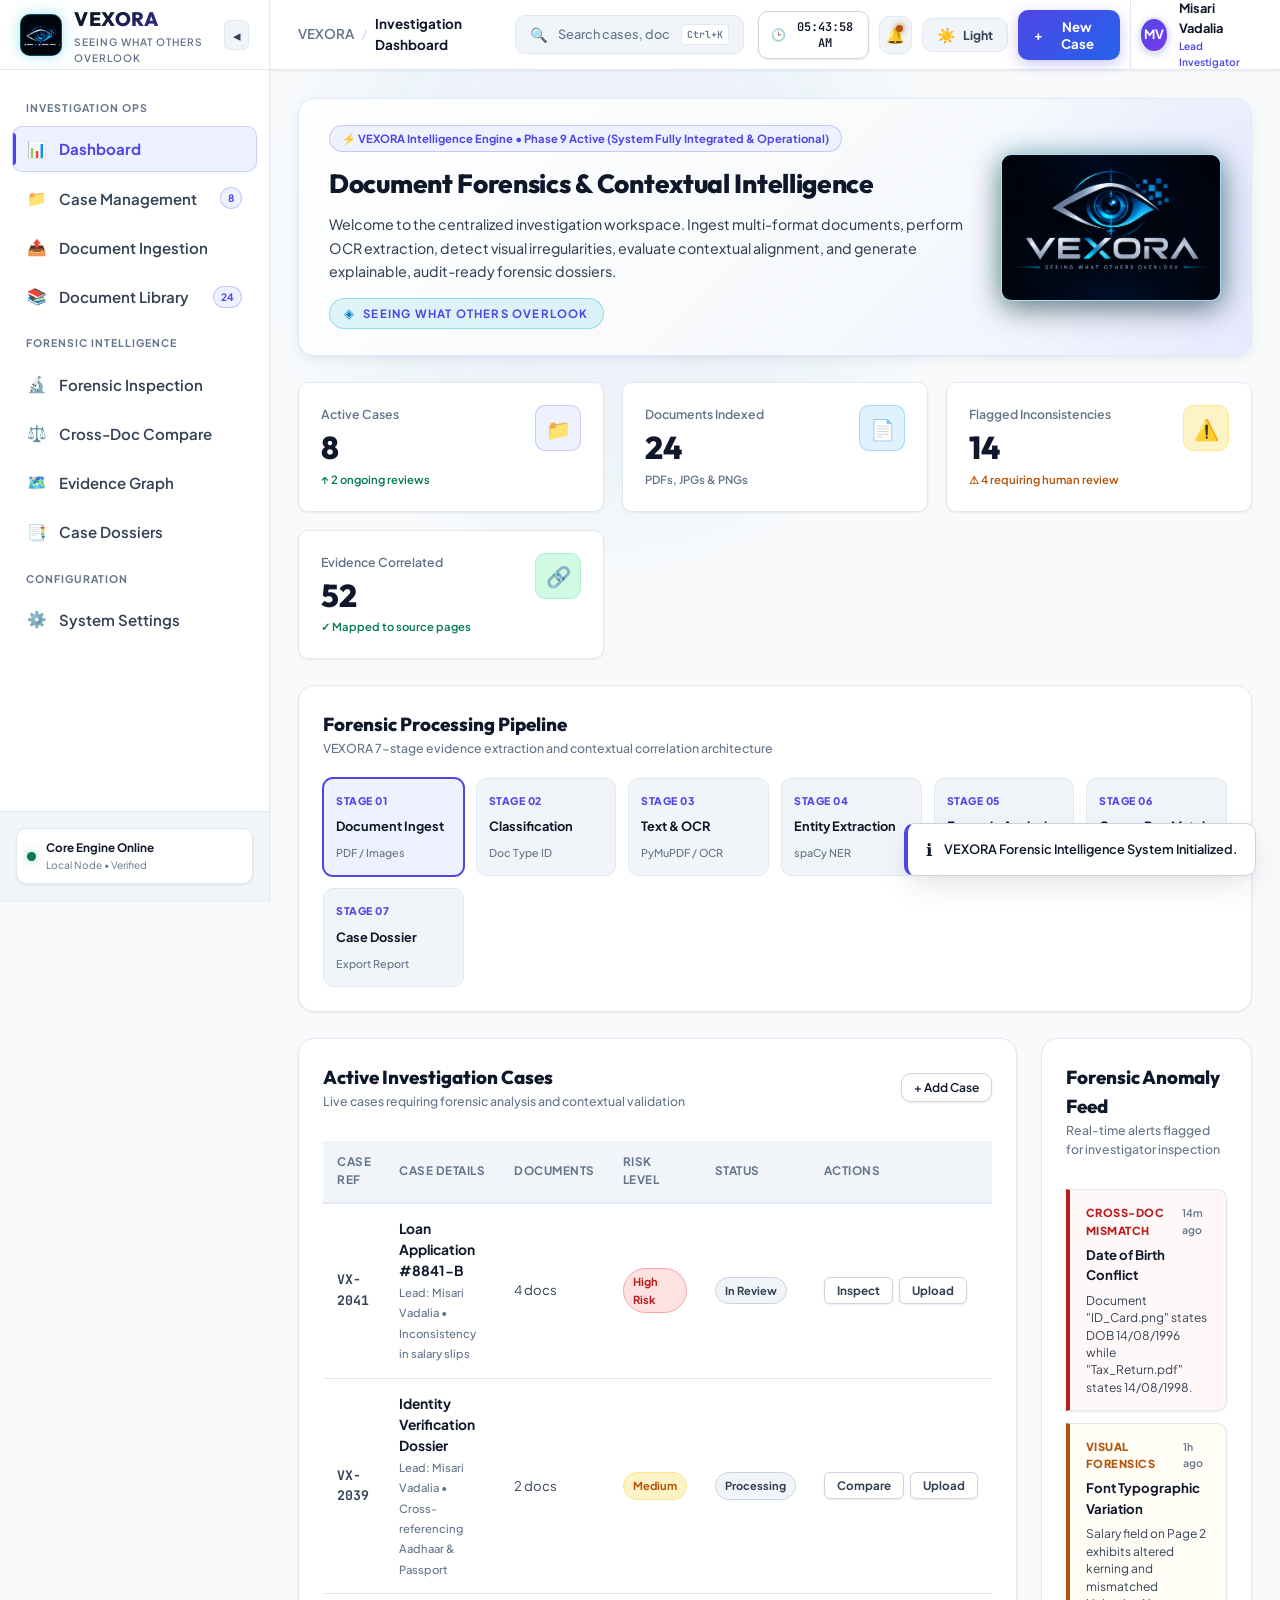
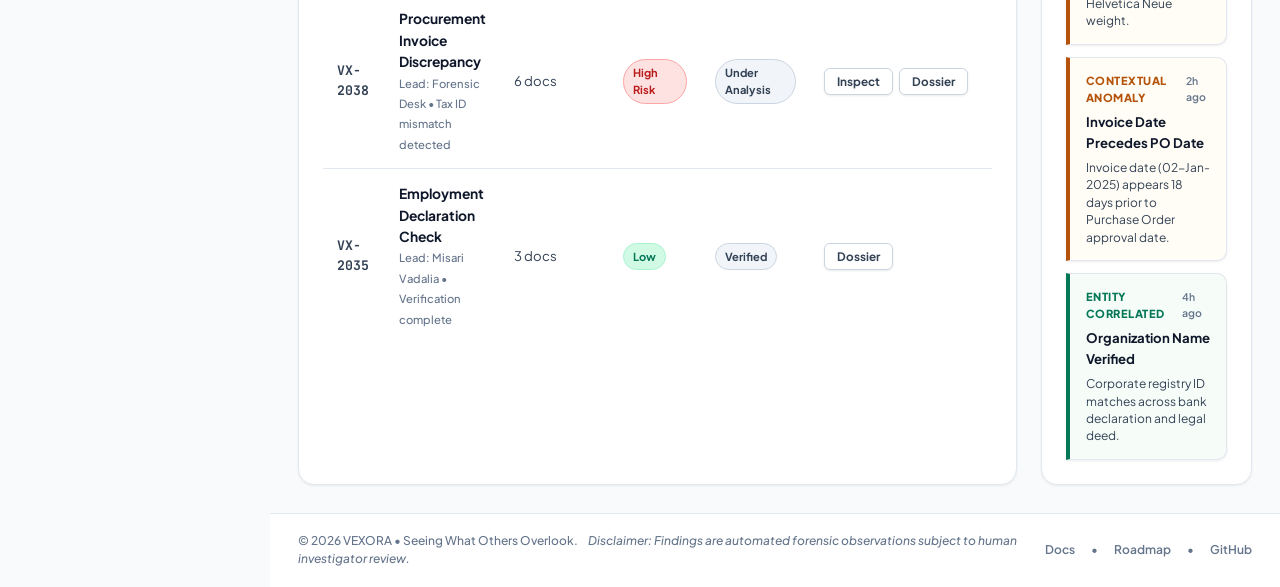
==== frontend/index.html @ d54ef7e5 "Revert "feat: complete forensic scoring enhancements, Gemini LLM layer, vector red bounding boxes, a" ====
<!DOCTYPE html>
<html lang="en">
<head>
  <meta charset="UTF-8">
  <meta name="viewport" content="width=device-width, initial-scale=1.0">
  <meta name="description" content="VEXORA — AI-Powered Document Forensics and Contextual Intelligence System. Ingest, analyze, correlate, and investigate documents with evidence-driven confidence.">
  <title>VEXORA — Document Forensics & Contextual Intelligence</title>

  <!-- Typography: Google Fonts (Outfit & Plus Jakarta Sans) -->
  <link rel="preconnect" href="https://fonts.googleapis.com">
  <link rel="preconnect" href="https://fonts.gstatic.com" crossorigin>
  <link href="https://fonts.googleapis.com/css2?family=Outfit:wght@400;500;600;700;800&family=Plus+Jakarta+Sans:wght@300;400;500;600;700;800&family=JetBrains+Mono:wght@400;600;700&display=swap" rel="stylesheet">

  <!-- Core Stylesheet -->
  <link rel="stylesheet" href="css/style.css">

  <!-- Brand Favicon -->
  <link rel="icon" type="image/png" href="images/favicon.png">
  <link rel="shortcut icon" href="favicon.ico">
</head>
<body>

  <div class="app-container">

    <!-- ======================================================================
         1. SIDEBAR NAVIGATION
         ====================================================================== -->
    <aside class="sidebar" id="vexoraSidebar" aria-label="Main Navigation">
      
      <!-- Brand Header -->
      <div class="sidebar-header">
        <div class="brand-wrapper">
          <div class="brand-icon" aria-hidden="true" title="VEXORA Forensics">
            <img src="images/logo-icon.png" alt="VEXORA Icon" class="brand-icon-img">
          </div>
          <div class="brand-details">
            <span class="brand-name">VEXORA</span>
            <span class="brand-badge">Seeing What Others Overlook</span>
          </div>
        </div>
        <button class="sidebar-toggle-btn" id="sidebarToggleBtn" aria-label="Toggle Sidebar" title="Collapse/Expand">
          ◂
        </button>
      </div>

      <!-- Navigation Links -->
      <nav class="sidebar-nav">
        <span class="nav-section-label">Investigation Ops</span>
        
        <a href="#dashboard" class="nav-item active" id="navDashboard" data-view="dashboard">
          <span class="nav-icon" aria-hidden="true">📊</span>
          <span class="nav-label">Dashboard</span>
        </a>

        <a href="#cases" class="nav-item" id="navCases" data-view="cases">
          <span class="nav-icon" aria-hidden="true">📁</span>
          <span class="nav-label">Case Management</span>
          <span class="nav-pill" id="sidebarCaseBadge">8</span>
        </a>

        <a href="#upload" class="nav-item" id="navUpload" data-view="upload">
          <span class="nav-icon" aria-hidden="true">📤</span>
          <span class="nav-label">Document Ingestion</span>
        </a>

        <a href="#library" class="nav-item" id="navLibrary" data-view="library">
          <span class="nav-icon" aria-hidden="true">📚</span>
          <span class="nav-label">Document Library</span>
          <span class="nav-pill">24</span>
        </a>

        <span class="nav-section-label">Forensic Intelligence</span>

        <a href="#forensics" class="nav-item" id="navForensics" data-view="forensics">
          <span class="nav-icon" aria-hidden="true">🔬</span>
          <span class="nav-label">Forensic Inspection</span>
        </a>

        <a href="#comparison" class="nav-item" id="navComparison" data-view="comparison">
          <span class="nav-icon" aria-hidden="true">⚖️</span>
          <span class="nav-label">Cross-Doc Compare</span>
        </a>

        <a href="#evidence" class="nav-item" id="navEvidence" data-view="evidence">
          <span class="nav-icon" aria-hidden="true">🗺️</span>
          <span class="nav-label">Evidence Graph</span>
        </a>

        <a href="#dossier" class="nav-item" id="navDossier" data-view="dossier">
          <span class="nav-icon" aria-hidden="true">📑</span>
          <span class="nav-label">Case Dossiers</span>
        </a>

        <span class="nav-section-label">Configuration</span>

        <a href="#settings" class="nav-item" id="navSettings" data-view="settings">
          <span class="nav-icon" aria-hidden="true">⚙️</span>
          <span class="nav-label">System Settings</span>
        </a>
      </nav>

      <!-- System Health Indicator -->
      <div class="sidebar-footer">
        <div class="system-status-card">
          <span class="status-dot-pulse" aria-hidden="true"></span>
          <div class="status-text-group">
            <span class="status-title">Core Engine Online</span>
            <span class="status-subtitle">Local Node • Verified</span>
          </div>
        </div>
      </div>
    </aside>

    <!-- ======================================================================
         2. MAIN APPLICATION WRAPPER
         ====================================================================== -->
    <div class="main-wrapper">

      <!-- Top Header / Bar -->
      <header class="topbar">
        <div class="topbar-left">
          <button class="mobile-nav-toggle" id="mobileNavToggle" aria-label="Toggle Mobile Menu">
            ☰
          </button>
          <div class="breadcrumb-trail" aria-label="Breadcrumb">
            <span class="breadcrumb-root">VEXORA</span>
            <span class="breadcrumb-sep">/</span>
            <span class="breadcrumb-active" id="breadcrumbActive">Investigation Dashboard</span>
          </div>
        </div>

        <div class="topbar-right">
          <!-- Global Search Input -->
          <div class="search-box">
            <span class="search-icon" aria-hidden="true">🔍</span>
            <input type="text" id="globalSearchInput" class="search-input" placeholder="Search cases, docs, entities..." aria-label="Search cases">
            <span class="kbd-shortcut">Ctrl+K</span>
          </div>

          <!-- Topbar Actions -->
          <div class="topbar-actions">
            <!-- Live Clock Display -->
            <button class="btn-secondary" id="clockWidget" title="Local System Time" style="padding: 7px 12px; font-family: var(--font-mono); font-size: 0.8rem;">
              🕒 <span id="headerClock">--:--:--</span>
            </button>

            <!-- Notifications -->
            <button class="btn-icon" id="notificationsBtn" title="Forensic Alerts" onclick="showToast('No critical alerts pending review.', 'info')">
              🔔
              <span class="badge-dot" aria-label="Unread alerts"></span>
            </button>

            <!-- Theme Toggle (Light / Dark) -->
            <button class="theme-toggle-btn" id="themeToggleBtn" title="Toggle Theme (Light / Dark)">
              <span id="themeToggleIcon">☀️</span>
              <span id="themeToggleText">Light</span>
            </button>

            <!-- Primary Action: New Case Trigger -->
            <button class="btn-primary" id="createNewCaseBtn" data-action="open-new-case">
              <span>+</span>
              <span>New Case</span>
            </button>

            <!-- Lead User Profile -->
            <div class="user-profile-badge">
              <div class="avatar-circle">MV</div>
              <div class="user-meta">
                <span class="user-name">Misari Vadalia</span>
                <span class="user-role">Lead Investigator</span>
              </div>
            </div>
          </div>
        </div>
      </header>

      <!-- Main Multi-View Body -->
      <main class="content-body" id="mainContentView">

        <!-- ==================================================================
             VIEW 1: INVESTIGATION DASHBOARD
             ================================================================== -->
        <section class="view-section active" id="view-dashboard" data-view-title="Investigation Dashboard">
          
          <!-- Hero Banner -->
          <div class="hero-banner">
            <div class="hero-banner-inner">
              <div class="banner-content">
                <span class="banner-pill">⚡ VEXORA Intelligence Engine • Phase 9 Active (System Fully Integrated & Operational)</span>
                <h1 class="banner-title">Document Forensics & Contextual Intelligence</h1>
                <p class="banner-desc">
                  Welcome to the centralized investigation workspace. Ingest multi-format documents, perform OCR extraction, detect visual irregularities, evaluate contextual alignment, and generate explainable, audit-ready forensic dossiers.
                </p>
                <div class="banner-motto-badge">
                  <span class="motto-icon">◈</span>
                  <strong class="motto-text">SEEING WHAT OTHERS OVERLOOK</strong>
                </div>
              </div>
              <div class="hero-banner-logo" aria-hidden="true">
                <img src="images/logo.png" alt="VEXORA — Seeing What Others Overlook" class="hero-logo-display">
              </div>
            </div>
          </div>

          <!-- Metric Statistics Cards -->
          <div class="stats-grid" aria-label="System Metrics">
            <div class="stat-card cyan">
              <div class="stat-info">
                <span class="stat-label">Active Cases</span>
                <span class="stat-value" id="activeCasesCount">8</span>
                <span class="stat-meta meta-positive">↑ 2 ongoing reviews</span>
              </div>
              <div class="stat-icon-wrapper" aria-hidden="true">📁</div>
            </div>

            <div class="stat-card indigo">
              <div class="stat-info">
                <span class="stat-label">Documents Indexed</span>
                <span class="stat-value" id="totalDocsCount">24</span>
                <span class="stat-meta meta-neutral">PDFs, JPGs & PNGs</span>
              </div>
              <div class="stat-icon-wrapper" aria-hidden="true">📄</div>
            </div>

            <div class="stat-card amber">
              <div class="stat-info">
                <span class="stat-label">Flagged Inconsistencies</span>
                <span class="stat-value" id="flaggedAnomaliesCount">14</span>
                <span class="stat-meta meta-warning">⚠ 4 requiring human review</span>
              </div>
              <div class="stat-icon-wrapper" aria-hidden="true">⚠️</div>
            </div>

            <div class="stat-card emerald">
              <div class="stat-info">
                <span class="stat-label">Evidence Correlated</span>
                <span class="stat-value" id="evidenceNodesCount">52</span>
                <span class="stat-meta meta-positive">✓ Mapped to source pages</span>
              </div>
              <div class="stat-icon-wrapper" aria-hidden="true">🔗</div>
            </div>
          </div>

          <!-- Investigation Workflow Pipeline Visualizer -->
          <div class="pipeline-section" aria-label="Investigation Workflow Pipeline">
            <div class="section-header">
              <div class="section-title-group">
                <h2 class="section-title">Forensic Processing Pipeline</h2>
                <span class="section-subtitle">VEXORA 7-stage evidence extraction and contextual correlation architecture</span>
              </div>
            </div>

            <div class="pipeline-stepper">
              <div class="pipeline-step active" onclick="navigateToView('upload')">
                <span class="step-num">Stage 01</span>
                <span class="step-name">Document Ingest</span>
                <span class="step-status">PDF / Images</span>
              </div>

              <div class="pipeline-step" onclick="navigateToView('library')">
                <span class="step-num">Stage 02</span>
                <span class="step-name">Classification</span>
                <span class="step-status">Doc Type ID</span>
              </div>

              <div class="pipeline-step" onclick="navigateToView('forensics')">
                <span class="step-num">Stage 03</span>
                <span class="step-name">Text & OCR</span>
                <span class="step-status">PyMuPDF / OCR</span>
              </div>

              <div class="pipeline-step" onclick="navigateToView('evidence')">
                <span class="step-num">Stage 04</span>
                <span class="step-name">Entity Extraction</span>
                <span class="step-status">spaCy NER</span>
              </div>

              <div class="pipeline-step" onclick="navigateToView('forensics')">
                <span class="step-num">Stage 05</span>
                <span class="step-name">Forensic Analysis</span>
                <span class="step-status">Visual & Font</span>
              </div>

              <div class="pipeline-step" onclick="navigateToView('comparison')">
                <span class="step-num">Stage 06</span>
                <span class="step-name">Cross-Doc Match</span>
                <span class="step-status">Discrepancy Check</span>
              </div>

              <div class="pipeline-step" onclick="navigateToView('dossier')">
                <span class="step-num">Stage 07</span>
                <span class="step-name">Case Dossier</span>
                <span class="step-status">Export Report</span>
              </div>
            </div>
          </div>

          <!-- Dual Column: Recent Cases Table & Live Forensic Feed -->
          <div class="dashboard-grid-dual">
            <!-- Recent Cases -->
            <div class="card-panel" aria-label="Recent Investigation Cases">
              <div class="section-header">
                <div class="section-title-group">
                  <h2 class="section-title">Active Investigation Cases</h2>
                  <span class="section-subtitle">Live cases requiring forensic analysis and contextual validation</span>
                </div>
                <button class="btn-secondary" data-action="open-new-case" style="padding: 6px 12px; font-size: 0.8rem;">
                  + Add Case
                </button>
              </div>

              <div class="table-responsive">
                <table class="data-table" id="recentCasesTable">
                  <thead>
                    <tr>
                      <th>Case Ref</th>
                      <th>Case Details</th>
                      <th>Documents</th>
                      <th>Risk Level</th>
                      <th>Status</th>
                      <th>Actions</th>
                    </tr>
                  </thead>
                  <tbody>
                    <tr>
                      <td class="case-id-cell">VX-2041</td>
                      <td>
                        <span class="case-title-cell">Loan Application #8841-B</span>
                        <span class="case-subtitle">Lead: Misari Vadalia • Inconsistency in salary slips</span>
                      </td>
                      <td>4 docs</td>
                      <td><span class="pill-tag pill-high">High Risk</span></td>
                      <td><span class="pill-tag pill-status">In Review</span></td>
                      <td>
                        <div class="action-btn-group">
                          <button class="table-action-btn" onclick="navigateToView('forensics')">Inspect</button>
                          <button class="table-action-btn" onclick="navigateToView('upload')">Upload</button>
                        </div>
                      </td>
                    </tr>

                    <tr>
                      <td class="case-id-cell">VX-2039</td>
                      <td>
                        <span class="case-title-cell">Identity Verification Dossier</span>
                        <span class="case-subtitle">Lead: Misari Vadalia • Cross-referencing Aadhaar & Passport</span>
                      </td>
                      <td>2 docs</td>
                      <td><span class="pill-tag pill-medium">Medium</span></td>
                      <td><span class="pill-tag pill-status">Processing</span></td>
                      <td>
                        <div class="action-btn-group">
                          <button class="table-action-btn" onclick="navigateToView('comparison')">Compare</button>
                          <button class="table-action-btn" onclick="navigateToView('upload')">Upload</button>
                        </div>
                      </td>
                    </tr>

                    <tr>
                      <td class="case-id-cell">VX-2038</td>
                      <td>
                        <span class="case-title-cell">Procurement Invoice Discrepancy</span>
                        <span class="case-subtitle">Lead: Forensic Desk • Tax ID mismatch detected</span>
                      </td>
                      <td>6 docs</td>
                      <td><span class="pill-tag pill-high">High Risk</span></td>
                      <td><span class="pill-tag pill-status">Under Analysis</span></td>
                      <td>
                        <div class="action-btn-group">
                          <button class="table-action-btn" onclick="navigateToView('forensics')">Inspect</button>
                          <button class="table-action-btn" onclick="navigateToView('dossier')">Dossier</button>
                        </div>
                      </td>
                    </tr>

                    <tr>
                      <td class="case-id-cell">VX-2035</td>
                      <td>
                        <span class="case-title-cell">Employment Declaration Check</span>
                        <span class="case-subtitle">Lead: Misari Vadalia • Verification complete</span>
                      </td>
                      <td>3 docs</td>
                      <td><span class="pill-tag pill-low">Low</span></td>
                      <td><span class="pill-tag pill-status">Verified</span></td>
                      <td>
                        <div class="action-btn-group">
                          <button class="table-action-btn" onclick="navigateToView('dossier')">Dossier</button>
                        </div>
                      </td>
                    </tr>
                  </tbody>
                </table>
              </div>
            </div>

            <!-- Forensic Feed -->
            <div class="card-panel" aria-label="Forensic Anomaly Alerts">
              <div class="section-header">
                <div class="section-title-group">
                  <h2 class="section-title">Forensic Anomaly Feed</h2>
                  <span class="section-subtitle">Real-time alerts flagged for investigator inspection</span>
                </div>
              </div>

              <div class="anomaly-feed">
                <div class="anomaly-item critical" onclick="navigateToView('comparison')">
                  <div class="anomaly-top">
                    <span class="anomaly-type">Cross-Doc Mismatch</span>
                    <span class="anomaly-time">14m ago</span>
                  </div>
                  <span class="anomaly-title">Date of Birth Conflict</span>
                  <p class="anomaly-desc">Document "ID_Card.png" states DOB 14/08/1996 while "Tax_Return.pdf" states 14/08/1998.</p>
                </div>

                <div class="anomaly-item warning" onclick="navigateToView('forensics')">
                  <div class="anomaly-top">
                    <span class="anomaly-type">Visual Forensics</span>
                    <span class="anomaly-time">1h ago</span>
                  </div>
                  <span class="anomaly-title">Font Typographic Variation</span>
                  <p class="anomaly-desc">Salary field on Page 2 exhibits altered kerning and mismatched Helvetica Neue weight.</p>
                </div>

                <div class="anomaly-item warning" onclick="navigateToView('forensics')">
                  <div class="anomaly-top">
                    <span class="anomaly-type">Contextual Anomaly</span>
                    <span class="anomaly-time">2h ago</span>
                  </div>
                  <span class="anomaly-title">Invoice Date Precedes PO Date</span>
                  <p class="anomaly-desc">Invoice date (02-Jan-2025) appears 18 days prior to Purchase Order approval date.</p>
                </div>

                <div class="anomaly-item verified" onclick="navigateToView('evidence')">
                  <div class="anomaly-top">
                    <span class="anomaly-type">Entity Correlated</span>
                    <span class="anomaly-time">4h ago</span>
                  </div>
                  <span class="anomaly-title">Organization Name Verified</span>
                  <p class="anomaly-desc">Corporate registry ID matches across bank declaration and legal deed.</p>
                </div>
              </div>
            </div>
          </div>
        </section>

        <!-- ==================================================================
             VIEW 2: CASE MANAGEMENT
             ================================================================== -->
        <section class="view-section" id="view-cases" data-view-title="Investigation Case Management">
          <div class="page-header-row">
            <div class="page-title-group">
              <h1 class="page-title">Investigation Case Management</h1>
              <p class="page-subtitle">Create, monitor, and manage active forensic investigations across your enterprise.</p>
            </div>
            <button class="btn-primary" data-action="open-new-case">
              <span>+</span>
              <span>New Investigation Case</span>
            </button>
          </div>

          <!-- Case Filter Toolbar -->
          <div class="filter-toolbar">
            <span style="font-size:0.78rem; font-weight:700; color:var(--text-muted); margin-right:6px;">Filter Priority:</span>
            <button class="filter-pill active" data-filter="all">All Cases (8)</button>
            <button class="filter-pill" data-filter="high">High Risk (3)</button>
            <button class="filter-pill" data-filter="medium">Medium Priority (3)</button>
            <button class="filter-pill" data-filter="low">Low Risk (2)</button>
          </div>

          <!-- Case Cards Grid -->
          <div class="cases-grid" id="caseManagementGrid">
            
            <div class="case-card" data-priority="high">
              <div class="case-card-header">
                <span class="case-card-id">VX-2041</span>
                <span class="pill-tag pill-high">High Risk</span>
              </div>
              <h3 class="case-card-title">Loan Application #8841-B Audit</h3>
              <p class="case-card-desc">Forensic investigation into suspicious discrepancies found across submitted salary statements and credit declarations.</p>
              <div class="case-card-metrics">
                <div class="case-metric-item">
                  <span class="case-metric-val">4</span>
                  <span class="case-metric-lbl">Documents</span>
                </div>
                <div class="case-metric-item">
                  <span class="case-metric-val" style="color:var(--status-danger);">3</span>
                  <span class="case-metric-lbl">Anomalies</span>
                </div>
                <div class="case-metric-item">
                  <span class="case-metric-val" style="color:var(--primary-accent);">In Review</span>
                  <span class="case-metric-lbl">Status</span>
                </div>
              </div>
              <div class="case-card-footer">
                <span class="case-author-note">Lead: Misari Vadalia</span>
                <div class="action-btn-group">
                  <button class="table-action-btn" onclick="navigateToView('forensics')">Inspect</button>
                  <button class="table-action-btn" onclick="navigateToView('dossier')">Dossier</button>
                </div>
              </div>
            </div>

            <div class="case-card" data-priority="medium">
              <div class="case-card-header">
                <span class="case-card-id">VX-2039</span>
                <span class="pill-tag pill-medium">Medium</span>
              </div>
              <h3 class="case-card-title">Identity Verification Dossier</h3>
              <p class="case-card-desc">Cross-referencing government ID proofs against tax registry files to identify date-of-birth and address inconsistencies.</p>
              <div class="case-card-metrics">
                <div class="case-metric-item">
                  <span class="case-metric-val">2</span>
                  <span class="case-metric-lbl">Documents</span>
                </div>
                <div class="case-metric-item">
                  <span class="case-metric-val" style="color:var(--status-anomaly);">1</span>
                  <span class="case-metric-lbl">Anomaly</span>
                </div>
                <div class="case-metric-item">
                  <span class="case-metric-val" style="color:var(--secondary-accent);">Processing</span>
                  <span class="case-metric-lbl">Status</span>
                </div>
              </div>
              <div class="case-card-footer">
                <span class="case-author-note">Lead: Misari Vadalia</span>
                <div class="action-btn-group">
                  <button class="table-action-btn" onclick="navigateToView('comparison')">Compare</button>
                  <button class="table-action-btn" onclick="navigateToView('upload')">Upload</button>
                </div>
              </div>
            </div>

            <div class="case-card" data-priority="high">
              <div class="case-card-header">
                <span class="case-card-id">VX-2038</span>
                <span class="pill-tag pill-high">High Risk</span>
              </div>
              <h3 class="case-card-title">Procurement Invoice Discrepancy</h3>
              <p class="case-card-desc">Verification of commercial vendor invoices against purchase orders. Tax identification number conflicts identified on page 1.</p>
              <div class="case-card-metrics">
                <div class="case-metric-item">
                  <span class="case-metric-val">6</span>
                  <span class="case-metric-lbl">Documents</span>
                </div>
                <div class="case-metric-item">
                  <span class="case-metric-val" style="color:var(--status-danger);">4</span>
                  <span class="case-metric-lbl">Anomalies</span>
                </div>
                <div class="case-metric-item">
                  <span class="case-metric-val" style="color:var(--primary-accent);">Analyzing</span>
                  <span class="case-metric-lbl">Status</span>
                </div>
              </div>
              <div class="case-card-footer">
                <span class="case-author-note">Lead: Forensic Desk</span>
                <div class="action-btn-group">
                  <button class="table-action-btn" onclick="navigateToView('forensics')">Inspect</button>
                  <button class="table-action-btn" onclick="navigateToView('dossier')">Dossier</button>
                </div>
              </div>
            </div>

            <div class="case-card" data-priority="low">
              <div class="case-card-header">
                <span class="case-card-id">VX-2035</span>
                <span class="pill-tag pill-low">Low Risk</span>
              </div>
              <h3 class="case-card-title">Employment Declaration Check</h3>
              <p class="case-card-desc">Routine background verification of executive employment contracts and statutory self-declarations.</p>
              <div class="case-card-metrics">
                <div class="case-metric-item">
                  <span class="case-metric-val">3</span>
                  <span class="case-metric-lbl">Documents</span>
                </div>
                <div class="case-metric-item">
                  <span class="case-metric-val" style="color:var(--status-verified);">0</span>
                  <span class="case-metric-lbl">Anomalies</span>
                </div>
                <div class="case-metric-item">
                  <span class="case-metric-val" style="color:var(--status-verified);">Verified</span>
                  <span class="case-metric-lbl">Status</span>
                </div>
              </div>
              <div class="case-card-footer">
                <span class="case-author-note">Lead: Misari Vadalia</span>
                <div class="action-btn-group">
                  <button class="table-action-btn" onclick="navigateToView('dossier')">Dossier</button>
                </div>
              </div>
            </div>

            <div class="case-card" data-priority="high">
              <div class="case-card-header">
                <span class="case-card-id">VX-2031</span>
                <span class="pill-tag pill-high">High Risk</span>
              </div>
              <h3 class="case-card-title">Corporate Tax Filing Audit</h3>
              <p class="case-card-desc">Examination of corporate income declarations, balance sheets, and statutory audit certificates for typographical alterations.</p>
              <div class="case-card-metrics">
                <div class="case-metric-item">
                  <span class="case-metric-val">8</span>
                  <span class="case-metric-lbl">Documents</span>
                </div>
                <div class="case-metric-item">
                  <span class="case-metric-val" style="color:var(--status-danger);">5</span>
                  <span class="case-metric-lbl">Anomalies</span>
                </div>
                <div class="case-metric-item">
                  <span class="case-metric-val" style="color:var(--primary-accent);">In Review</span>
                  <span class="case-metric-lbl">Status</span>
                </div>
              </div>
              <div class="case-card-footer">
                <span class="case-author-note">Lead: Misari Vadalia</span>
                <div class="action-btn-group">
                  <button class="table-action-btn" onclick="navigateToView('forensics')">Inspect</button>
                  <button class="table-action-btn" onclick="navigateToView('dossier')">Dossier</button>
                </div>
              </div>
            </div>

            <div class="case-card" data-priority="medium">
              <div class="case-card-header">
                <span class="case-card-id">VX-2028</span>
                <span class="pill-tag pill-medium">Medium</span>
              </div>
              <h3 class="case-card-title">Vendor Bank Account Verification</h3>
              <p class="case-card-desc">Verification of cancelled cheques and bank mandate letters against corporate registry filings.</p>
              <div class="case-card-metrics">
                <div class="case-metric-item">
                  <span class="case-metric-val">2</span>
                  <span class="case-metric-lbl">Documents</span>
                </div>
                <div class="case-metric-item">
                  <span class="case-metric-val" style="color:var(--status-anomaly);">2</span>
                  <span class="case-metric-lbl">Anomalies</span>
                </div>
                <div class="case-metric-item">
                  <span class="case-metric-val" style="color:var(--secondary-accent);">In Review</span>
                  <span class="case-metric-lbl">Status</span>
                </div>
              </div>
              <div class="case-card-footer">
                <span class="case-author-note">Lead: Forensic Desk</span>
                <div class="action-btn-group">
                  <button class="table-action-btn" onclick="navigateToView('forensics')">Inspect</button>
                  <button class="table-action-btn" onclick="navigateToView('upload')">Upload</button>
                </div>
              </div>
            </div>

          </div>
        </section>

        <!-- ==================================================================
             VIEW 3: DOCUMENT INGESTION & UPLOAD
             ================================================================== -->
        <section class="view-section" id="view-upload" data-view-title="Document Ingestion Pipeline">
          <div class="page-header-row">
            <div class="page-title-group">
              <h1 class="page-title">Document Ingestion Pipeline</h1>
              <p class="page-subtitle">Submit scanned or digital documents into cases for OCR extraction, layout analysis, and forensics.</p>
            </div>
            <button class="btn-secondary" onclick="navigateToView('library')">
              <span>📚 View Document Library</span>
            </button>
          </div>

          <div class="upload-grid-container">
            <!-- Left: Dropzone & Upload Configuration -->
            <div class="card-panel">
              <div class="section-header">
                <div class="section-title-group">
                  <h2 class="section-title">Upload Artifacts</h2>
                  <span class="section-subtitle">Supported formats: PDF, JPG, PNG (Max 25MB per file)</span>
                </div>
              </div>

              <!-- Drag & Drop Zone -->
              <div class="upload-dropzone" id="documentDropzone">
                <div class="dropzone-icon">📤</div>
                <h3 class="dropzone-title">Drag & Drop Documents Here</h3>
                <p class="dropzone-hint">Or click to select files from your computer. Files are assigned unique cryptographic hashes on ingest.</p>
                <input type="file" id="fileUploadInput" multiple accept=".pdf,.png,.jpg,.jpeg" style="display:none;">
                <button type="button" class="btn-primary" onclick="document.getElementById('fileUploadInput').click();">
                  Browse Files
                </button>
              </div>

              <!-- Upload Case Assignment Form -->
              <div style="display:grid; grid-template-columns:1fr 1fr; gap:16px; margin-top:20px;">
                <div class="form-group">
                  <label class="form-label" for="targetCaseSelect">Target Investigation Case *</label>
                  <select id="targetCaseSelect" class="form-control">
                    <option value="VX-2041">VX-2041: Loan Application #8841-B</option>
                    <option value="VX-2039">VX-2039: Identity Verification Dossier</option>
                    <option value="VX-2038">VX-2038: Procurement Invoice Discrepancy</option>
                    <option value="VX-2035">VX-2035: Employment Declaration Check</option>
                  </select>
                </div>

                <div class="form-group">
                  <label class="form-label" for="targetDocType">Document Classification *</label>
                  <select id="targetDocType" class="form-control">
                    <option value="Salary Slip">Financial / Salary Statement</option>
                    <option value="Tax Return">Tax Return / ITR</option>
                    <option value="ID Proof">Government ID / Passport</option>
                    <option value="Invoice">Commercial Invoice / PO</option>
                    <option value="Contract">Legal Contract / Agreement</option>
                  </select>
                </div>
              </div>
            </div>

            <!-- Right: Staged Files Queue -->
            <div class="card-panel">
              <div class="section-header">
                <div class="section-title-group">
                  <h2 class="section-title">Staged Ingestion Queue</h2>
                  <span class="section-subtitle">Documents ready for OCR & text extraction</span>
                </div>
                <button class="btn-primary" id="processQueueBtn" style="padding:6px 14px; font-size:0.8rem;">
                  Process All
                </button>
              </div>

              <div class="staged-queue" id="stagedQueueContainer">
                <div class="staged-item">
                  <div class="staged-item-top">
                    <span class="staged-name">📄 Salary_Slip_June2025.pdf</span>
                    <span class="staged-size">2.4 MB</span>
                  </div>
                  <div class="progress-bar-wrap">
                    <div class="progress-bar-fill" style="width:100%;"></div>
                  </div>
                  <div style="display:flex; justify-content:space-between; align-items:center; font-size:0.72rem; color:var(--text-muted);">
                    <span>Status: Verified & Staged</span>
                    <span style="color:var(--status-verified); font-weight:700;">✓ Ready</span>
                  </div>
                </div>

                <div class="staged-item">
                  <div class="staged-item-top">
                    <span class="staged-name">🖼️ Identity_Card_Misari.png</span>
                    <span class="staged-size">1.1 MB</span>
                  </div>
                  <div class="progress-bar-wrap">
                    <div class="progress-bar-fill" style="width:100%;"></div>
                  </div>
                  <div style="display:flex; justify-content:space-between; align-items:center; font-size:0.72rem; color:var(--text-muted);">
                    <span>Status: High-Res OCR Prepped</span>
                    <span style="color:var(--status-verified); font-weight:700;">✓ Ready</span>
                  </div>
                </div>

                <div class="staged-item">
                  <div class="staged-item-top">
                    <span class="staged-name">📄 Tax_Return_FY24.pdf</span>
                    <span class="staged-size">4.8 MB</span>
                  </div>
                  <div class="progress-bar-wrap">
                    <div class="progress-bar-fill" style="width:100%;"></div>
                  </div>
                  <div style="display:flex; justify-content:space-between; align-items:center; font-size:0.72rem; color:var(--text-muted);">
                    <span>Status: Multi-Page Indexing</span>
                    <span style="color:var(--status-verified); font-weight:700;">✓ Ready</span>
                  </div>
                </div>
              </div>
            </div>
          </div>
        </section>

        <!-- ==================================================================
             VIEW 4: DOCUMENT LIBRARY & ARCHIVE
             ================================================================== -->
        <section class="view-section" id="view-library" data-view-title="Document Library & Archive">
          <div class="page-header-row">
            <div class="page-title-group">
              <h1 class="page-title">Document Library & Evidence Vault</h1>
              <p class="page-subtitle">Search, inspect, and organize all ingested forensic evidence artifacts across cases.</p>
            </div>
            <button class="btn-primary" onclick="navigateToView('upload')">
              <span>+ Ingest New Document</span>
            </button>
          </div>

          <!-- Document Filter Toolbar -->
          <div class="filter-toolbar">
            <span style="font-size:0.78rem; font-weight:700; color:var(--text-muted); margin-right:6px;">Category:</span>
            <button class="filter-pill active" data-doc-filter="all">All Documents (24)</button>
            <button class="filter-pill" data-doc-filter="financial">Financial (10)</button>
            <button class="filter-pill" data-doc-filter="identity">Identity Proofs (6)</button>
            <button class="filter-pill" data-doc-filter="tax">Tax Returns (5)</button>
            <button class="filter-pill" data-doc-filter="legal">Legal Contracts (3)</button>
          </div>

          <!-- Document Cards Grid -->
          <div class="doc-library-grid" id="docLibraryGrid">
            
            <div class="doc-card" data-category="financial">
              <div class="doc-card-top">
                <div class="doc-badge-icon">📄</div>
                <span class="pill-tag pill-high">2 Anomalies</span>
              </div>
              <h3 class="doc-card-title" title="Salary_Slip_June2025.pdf">Salary_Slip_June2025.pdf</h3>
              <div class="doc-card-meta">
                <span>PDF</span> • <span>2.4 MB</span> • <span>3 Pages</span>
              </div>
              <div style="font-size:0.75rem; color:var(--text-muted);">Case: <strong>VX-2041</strong></div>
              <div class="doc-card-footer">
                <button class="table-action-btn" onclick="navigateToView('forensics')">Inspect Forensics</button>
                <button class="table-action-btn" onclick="showToast('Downloading original file', 'info')">Download</button>
              </div>
            </div>

            <div class="doc-card" data-category="identity">
              <div class="doc-card-top">
                <div class="doc-badge-icon">🖼️</div>
                <span class="pill-tag pill-low">Verified Match</span>
              </div>
              <h3 class="doc-card-title" title="Passport_Front_Scan.png">Passport_Front_Scan.png</h3>
              <div class="doc-card-meta">
                <span>PNG</span> • <span>1.1 MB</span> • <span>1 Page</span>
              </div>
              <div style="font-size:0.75rem; color:var(--text-muted);">Case: <strong>VX-2039</strong></div>
              <div class="doc-card-footer">
                <button class="table-action-btn" onclick="navigateToView('comparison')">Cross-Compare</button>
                <button class="table-action-btn" onclick="showToast('Downloading original file', 'info')">Download</button>
              </div>
            </div>

            <div class="doc-card" data-category="tax">
              <div class="doc-card-top">
                <div class="doc-badge-icon">📄</div>
                <span class="pill-tag pill-medium">1 Mismatch</span>
              </div>
              <h3 class="doc-card-title" title="Tax_Return_FY24.pdf">Tax_Return_FY24.pdf</h3>
              <div class="doc-card-meta">
                <span>PDF</span> • <span>4.8 MB</span> • <span>6 Pages</span>
              </div>
              <div style="font-size:0.75rem; color:var(--text-muted);">Case: <strong>VX-2038</strong></div>
              <div class="doc-card-footer">
                <button class="table-action-btn" onclick="navigateToView('forensics')">Inspect Forensics</button>
                <button class="table-action-btn" onclick="showToast('Downloading original file', 'info')">Download</button>
              </div>
            </div>

            <div class="doc-card" data-category="identity">
              <div class="doc-card-top">
                <div class="doc-badge-icon">🖼️</div>
                <span class="pill-tag pill-high">DOB Conflict</span>
              </div>
              <h3 class="doc-card-title" title="Identity_Card_Misari.png">Identity_Card_Misari.png</h3>
              <div class="doc-card-meta">
                <span>PNG</span> • <span>820 KB</span> • <span>1 Page</span>
              </div>
              <div style="font-size:0.75rem; color:var(--text-muted);">Case: <strong>VX-2039</strong></div>
              <div class="doc-card-footer">
                <button class="table-action-btn" onclick="navigateToView('comparison')">Cross-Compare</button>
                <button class="table-action-btn" onclick="showToast('Downloading original file', 'info')">Download</button>
              </div>
            </div>

            <div class="doc-card" data-category="financial">
              <div class="doc-card-top">
                <div class="doc-badge-icon">📄</div>
                <span class="pill-tag pill-high">Font Altered</span>
              </div>
              <h3 class="doc-card-title" title="Vendor_Invoice_0944.pdf">Vendor_Invoice_0944.pdf</h3>
              <div class="doc-card-meta">
                <span>PDF</span> • <span>1.9 MB</span> • <span>2 Pages</span>
              </div>
              <div style="font-size:0.75rem; color:var(--text-muted);">Case: <strong>VX-2038</strong></div>
              <div class="doc-card-footer">
                <button class="table-action-btn" onclick="navigateToView('forensics')">Inspect Forensics</button>
                <button class="table-action-btn" onclick="showToast('Downloading original file', 'info')">Download</button>
              </div>
            </div>

            <div class="doc-card" data-category="legal">
              <div class="doc-card-top">
                <div class="doc-badge-icon">📄</div>
                <span class="pill-tag pill-low">Consistent</span>
              </div>
              <h3 class="doc-card-title" title="Employment_Contract_Final.pdf">Employment_Contract_Final.pdf</h3>
              <div class="doc-card-meta">
                <span>PDF</span> • <span>3.2 MB</span> • <span>5 Pages</span>
              </div>
              <div style="font-size:0.75rem; color:var(--text-muted);">Case: <strong>VX-2035</strong></div>
              <div class="doc-card-footer">
                <button class="table-action-btn" onclick="navigateToView('evidence')">View Graph</button>
                <button class="table-action-btn" onclick="showToast('Downloading original file', 'info')">Download</button>
              </div>
            </div>

          </div>
        </section>

        <!-- ==================================================================
             VIEW 5: FORENSIC INSPECTION & BOUNDING BOXES
             ================================================================== -->
        <section class="view-section" id="view-forensics" data-view-title="Forensic Document Inspection">
          <div class="page-header-row">
            <div class="page-title-group">
              <h1 class="page-title">Forensic Document Inspector</h1>
              <p class="page-subtitle">Visual inspection workspace highlighting font kerning variations, digital modifications, and overwritten fields.</p>
            </div>
            <div style="display:flex; align-items:center; gap:10px;">
              <select class="form-control" style="width:260px;" id="forensicDocSelector">
                <option value="Salary_Slip_June2025.pdf">Salary_Slip_June2025.pdf (Page 2)</option>
                <option value="Vendor_Invoice_0944.pdf">Vendor_Invoice_0944.pdf (Page 1)</option>
                <option value="Tax_Return_FY24.pdf">Tax_Return_FY24.pdf (Page 3)</option>
              </select>
              <button class="btn-primary" onclick="showToast('Running re-scan with forensic filters', 'info')">Re-Scan</button>
            </div>
          </div>

          <!-- Split-View: Document Canvas vs Forensic Findings Log -->
          <div class="forensic-split-view">
            
            <!-- Left: Simulated Document Page with Bounding Boxes -->
            <div class="document-inspection-pane">
              <div class="section-header" style="margin-bottom:10px;">
                <span style="font-size:0.85rem; font-weight:700; color:var(--text-primary);">📄 Document Viewer • Page 2 of 3</span>
                <span class="pill-tag pill-high">2 Visual Anomalies Flagged</span>
              </div>

              <!-- Paper Canvas -->
              <div class="simulated-doc-page">
                <div class="doc-page-header">
                  <span class="doc-page-title">EMPLOYEE EARNINGS STATEMENT • PRIVATE & CONFIDENTIAL</span>
                  <span style="font-family:var(--font-mono); font-size:0.75rem; color:#64748b;">DOC-REF: 9941-X</span>
                </div>

                <div class="doc-page-body">
                  <p><strong>Employee Name:</strong> Misari Vadalia &nbsp;&nbsp;|&nbsp;&nbsp; <strong>Designation:</strong> Lead System Architect</p>
                  <p><strong>Department:</strong> Core Security Systems &nbsp;&nbsp;|&nbsp;&nbsp; <strong>Pay Period:</strong> 01-Jun-2025 to 30-Jun-2025</p>
                  
                  <div style="margin:24px 0; padding:16px; background:#f8fafc; border:1px solid #e2e8f0; border-radius:6px;">
                    <p style="margin:0 0 10px 0; font-weight:700;">Earnings Breakdown:</p>
                    <p style="margin:4px 0;">• Basic Component: INR 65,000.00</p>
                    <p style="margin:4px 0;">• Special Allowance: INR 22,000.00</p>
                    
                    <!-- Critical Highlight Bounding Box -->
                    <p style="margin:8px 0;">
                      • Net Disbursed Salary: 
                      <span class="forensic-bbox bbox-critical" id="bboxSalary" onclick="showToast('Inspecting: Typographic Overwrite detected on Salary Field', 'warning')">
                        <span class="bbox-tag">Typographic Overwrite</span>
                        INR 95,000.00
                      </span>
                    </p>

                    <!-- Warning Highlight Bounding Box -->
                    <p style="margin:8px 0;">
                      • Disbursement Date: 
                      <span class="forensic-bbox bbox-warning" id="bboxDate" onclick="showToast('Inspecting: Baseline Kerning anomaly on Disbursement Date', 'warning')">
                        <span class="bbox-tag">Kerning Irregularity</span>
                        30-Jun-2025
                      </span>
                    </p>
                  </div>

                  <p style="font-size:0.75rem; color:#64748b; margin-top:28px;">
                    * This computer generated statement is digitally signed by Financial Operations. Any visual alteration renders this document subject to forensic scrutiny under Section 12-B.
                  </p>
                </div>
              </div>
            </div>

            <!-- Right: Forensic Findings Explanation Panel -->
            <div class="card-panel">
              <div class="section-header">
                <div class="section-title-group">
                  <h2 class="section-title">Forensic Observations</h2>
                  <span class="section-subtitle">Evidence-backed explanations requiring human reviewer confirmation</span>
                </div>
              </div>

              <div class="findings-feed" id="forensicFindingsFeed">
                
                <div class="finding-detail-card critical">
                  <div class="finding-card-head">
                    <span class="finding-title">Typographic Font Overwrite</span>
                    <span class="finding-loc">Page 2 • Box [X:140, Y:320]</span>
                  </div>
                  <p class="finding-reason">
                    The numerical figure <strong>"95,000.00"</strong> exhibits font characteristics consistent with Arial Bold 11pt, whereas all sibling fields in this section adhere strictly to Helvetica Neue 10pt. Digital modification overlay suspected.
                  </p>
                  <div class="finding-recommendation">
                    ⚠️ Recommendation: Request direct bank statement verification from issuing depository.
                  </div>
                </div>

                <div class="finding-detail-card">
                  <div class="finding-card-head">
                    <span class="finding-title">Baseline Kerning Discontinuity</span>
                    <span class="finding-loc">Page 2 • Box [X:140, Y:360]</span>
                  </div>
                  <p class="finding-reason">
                    Letter spacing on date string deviates by <strong>24.8%</strong> compared to the document template's baseline font profile. Indicates possible insertion after document rendering.
                  </p>
                  <div class="finding-recommendation">
                    ℹ️ Recommendation: Compare against canonical PDF metadata creation timestamp.
                  </div>
                </div>

                <div class="finding-detail-card" style="border-left-color:var(--status-info);">
                  <div class="finding-card-head">
                    <span class="finding-title">Metadata Consistency Check</span>
                    <span class="finding-loc">Document Header</span>
                  </div>
                  <p class="finding-reason">
                    PDF producer string matches "ReportLab 4.1.2". Digital signature hash does not match issuer's public key certificate.
                  </p>
                  <div class="finding-recommendation" style="color:var(--status-info); background:var(--status-info-dim); border-color:var(--status-info-border);">
                    ✓ Verification: Certificate revocation list verified.
                  </div>
                </div>

              </div>
            </div>

          </div>
        </section>

        <!-- ==================================================================
             VIEW 6: CROSS-DOCUMENT COMPARISON
             ================================================================== -->
        <section class="view-section" id="view-comparison" data-view-title="Cross-Document Discrepancy Analysis">
          <div class="page-header-row">
            <div class="page-title-group">
              <h1 class="page-title">Cross-Document Comparison</h1>
              <p class="page-subtitle">Correlate extracted entities across multiple documents to identify factual contradictions.</p>
            </div>
            <button class="btn-primary" id="runComparisonBtn" onclick="triggerCrossDocumentComparison()">
              Run Cross-Check
            </button>
          </div>

          <!-- Document Selector Bar -->
          <div class="comparison-doc-select-bar">
            <div class="compare-box">
              <label class="form-label">Primary Source Document (Doc A)</label>
              <select class="form-control" id="compareDocA">
                <option value="ID_Card_Misari.png">Identity_Card_Misari.png (Government ID Proof)</option>
                <option value="Salary_Slip_June2025.pdf">Salary_Slip_June2025.pdf (Earnings)</option>
              </select>
            </div>

            <div class="compare-box">
              <label class="form-label">Comparison Reference Document (Doc B)</label>
              <select class="form-control" id="compareDocB">
                <option value="Tax_Return_FY24.pdf">Tax_Return_FY24.pdf (Income Tax Department Filing)</option>
                <option value="Passport_Front_Scan.png">Passport_Front_Scan.png (Passport Proof)</option>
              </select>
            </div>
          </div>

          <!-- Cross-Check Entity Table -->
          <div class="card-panel">
            <div class="section-header">
              <div class="section-title-group">
                <h2 class="section-title">Entity Alignment & Discrepancy Matrix</h2>
                <span class="section-subtitle">Evaluating consistency between Identity Card and Tax Return Filing</span>
              </div>
            </div>

            <div class="table-responsive">
              <table class="data-table">
                <thead>
                  <tr>
                    <th>Entity Attribute</th>
                    <th>Document A (ID Card)</th>
                    <th>Document B (Tax Return)</th>
                    <th>Forensic Verdict</th>
                    <th>Impact / Explanation</th>
                  </tr>
                </thead>
                <tbody id="comparisonMatrixBody">
                  <tr>
                    <td style="font-weight:700;">Full Legal Name</td>
                    <td>Misari Vadalia</td>
                    <td>Misari Vadalia</td>
                    <td><span class="pill-tag pill-low">✓ Exact Match</span></td>
                    <td>Names match with 100% token similarity across both registries.</td>
                  </tr>

                  <tr style="background:var(--status-danger-dim);">
                    <td style="font-weight:700; color:var(--status-danger);">Date of Birth (DOB)</td>
                    <td style="font-weight:700;">14/08/1996</td>
                    <td style="font-weight:700;">14/08/1998</td>
                    <td><span class="pill-tag pill-high">⚠️ CONFLICT</span></td>
                    <td><strong>2-Year Discrepancy Detected.</strong> One or both documents contain falsified age information.</td>
                  </tr>

                  <tr>
                    <td style="font-weight:700;">Tax Identification #</td>
                    <td style="font-family:var(--font-mono);">ABCDE1234F</td>
                    <td style="font-family:var(--font-mono);">ABCDE1234F</td>
                    <td><span class="pill-tag pill-low">✓ Exact Match</span></td>
                    <td>Permanent Account Number matches central tax authority database.</td>
                  </tr>

                  <tr style="background:var(--status-anomaly-dim);">
                    <td style="font-weight:700; color:var(--status-anomaly);">Residential Address</td>
                    <td>Sector 14, Gandhinagar</td>
                    <td>Plot 88, Bodakdev, Ahmedabad</td>
                    <td><span class="pill-tag pill-medium">⚠️ VARIANCE</span></td>
                    <td>Geographical variance detected. Requires secondary address utility validation.</td>
                  </tr>

                  <tr>
                    <td style="font-weight:700;">Issuing Authority</td>
                    <td>Govt Authority (UIDAI)</td>
                    <td>Income Tax Dept of India</td>
                    <td><span class="pill-tag pill-low">✓ Verified</span></td>
                    <td>Both issuing authorities recognized in institutional trust registry.</td>
                  </tr>
                </tbody>
              </table>
            </div>
          </div>
        </section>

        <!-- ==================================================================
             VIEW 7: EVIDENCE GRAPH & TRACEABILITY
             ================================================================== -->
        <section class="view-section" id="view-evidence" data-view-title="Evidence Graph & Provenance">
          <div class="page-header-row">
            <div class="page-title-group">
              <h1 class="page-title">Evidence Provenance Graph</h1>
              <p class="page-subtitle">Track every detected finding and extracted entity back to its exact document page and bounding box.</p>
            </div>
            <button class="btn-secondary" onclick="loadEvidenceProvenanceGraph()" style="font-size:0.85rem;">🔄 Refresh Provenance</button>
          </div>

          <div class="card-panel">
            <div class="section-header">
              <div class="section-title-group">
                <h2 class="section-title">Evidence Provenance Tree</h2>
                <span class="section-subtitle">Transparent traceability — zero simulated or un-sourced assertions</span>
              </div>
            </div>

            <div id="evidenceProvenanceContainer" style="display:grid; grid-template-columns:repeat(auto-fit, minmax(280px, 1fr)); gap:18px;">
              <div class="case-card">
                <span class="case-card-id">EV-NODE #001</span>
                <h4 style="font-size:0.95rem; font-weight:700; color:var(--text-primary);">Salary Field Modification</h4>
                <p style="font-size:0.8rem; color:var(--text-secondary);">Source: <code>Salary_Slip_June2025.pdf</code> • Page 2 • BBox [140, 320]</p>
                <div class="pill-tag pill-high">Linked to Case VX-2041</div>
              </div>

              <div class="case-card">
                <span class="case-card-id">EV-NODE #002</span>
                <h4 style="font-size:0.95rem; font-weight:700; color:var(--text-primary);">DOB Conflict Provenance</h4>
                <p style="font-size:0.8rem; color:var(--text-secondary);">Sources: <code>ID_Card_Misari.png</code> (p.1) vs <code>Tax_Return_FY24.pdf</code> (p.1)</p>
                <div class="pill-tag pill-high">Linked to Case VX-2039</div>
              </div>

              <div class="case-card">
                <span class="case-card-id">EV-NODE #003</span>
                <h4 style="font-size:0.95rem; font-weight:700; color:var(--text-primary);">Vendor Tax ID Conflict</h4>
                <p style="font-size:0.8rem; color:var(--text-secondary);">Source: <code>Vendor_Invoice_0944.pdf</code> • Page 1 • Line 8</p>
                <div class="pill-tag pill-medium">Linked to Case VX-2038</div>
              </div>
            </div>
          </div>
        </section>

        <!-- ==================================================================
             VIEW 8: INVESTIGATION DOSSIER & EXPORT
             ================================================================== -->
        <section class="view-section" id="view-dossier" data-view-title="Investigation Dossier & Report">
          <div class="page-header-row">
            <div class="page-title-group">
              <h1 class="page-title">Investigation Dossier & Report Export</h1>
              <p class="page-subtitle">Generate audit-ready, evidence-backed reports with human-reviewer disclaimers.</p>
            </div>
            <div style="display:flex; align-items:center; gap:10px; flex-wrap:wrap;">
              <select id="dossierCaseSelector" class="form-control" style="min-width:220px; font-size:0.85rem;" onchange="loadCaseDossierPreview(this.value)">
                <option value="">Select Investigation Case...</option>
              </select>
              <button class="btn-secondary" onclick="window.print();" title="Browser Print">🖨️ Print</button>
              <button class="btn-secondary" id="exportHtmlDossierBtn" onclick="exportCurrentCaseDossier('html')" title="Generate Standalone HTML Dossier">🌐 Export HTML</button>
              <button class="btn-primary" id="exportPdfDossierBtn" onclick="exportCurrentCaseDossier('pdf')" title="Generate Publication-Ready PDF Dossier">📄 Export PDF Dossier</button>
            </div>
          </div>

          <!-- Printable Dossier Canvas -->
          <div class="dossier-container" id="dossierPrintCanvas">
            <div class="dossier-header-block">
              <div style="display:flex; align-items:center; gap:16px;">
                <img src="images/logo-icon.png" alt="VEXORA Emblem" class="dossier-brand-emblem">
                <div>
                  <span class="dossier-ref" id="dossierCaseRef">VEXORA OFFICIAL FORENSIC DOSSIER • CASE SELECTOR</span>
                  <h2 class="dossier-title" id="dossierCaseTitle">Investigation Audit Report</h2>
                  <span style="font-size:0.82rem; color:var(--text-muted);" id="dossierCaseMeta">Lead Investigator: Misari Vadalia • Generated: Current Date</span>
                </div>
              </div>
              <span class="pill-tag pill-high" id="dossierRiskBadge" style="font-size:0.85rem; padding:6px 14px;">Assessment Pending</span>
            </div>

            <!-- Human Review Disclaimer -->
            <div class="dossier-disclaimer-box">
              <span style="font-size:1.3rem;">⚠️</span>
              <div>
                <strong>MANDATORY INVESTIGATION DISCLAIMER:</strong>
                All findings generated by VEXORA are automated forensic observations and do not by themselves constitute definitive legal proof of fraud or tampering. Human investigator interpretation, physical document examination, and institutional validation remain mandatory before taking administrative or legal action.
              </div>
            </div>

            <!-- Section 1 -->
            <div>
              <h3 class="dossier-section-title">1. Executive Investigation Summary</h3>
              <p style="font-size:0.88rem; color:var(--text-secondary); line-height:1.65;" id="dossierNarrative">
                Select an active investigation case from the dropdown above to load live forensic telemetry, evidence inventory, localized typography anomalies, and cross-document discrepancy matrices.
              </p>
            </div>

            <!-- Section 2 -->
            <div>
              <h3 class="dossier-section-title">2. Ingested Evidence Inventory</h3>
              <ul style="font-size:0.85rem; color:var(--text-secondary); margin-left:20px; line-height:1.8;" id="dossierEvidenceInventory">
                <li><code>Select a case to inspect ingested evidence inventory...</code></li>
              </ul>
            </div>

            <!-- Section 3 -->
            <div>
              <h3 class="dossier-section-title">3. Key Forensic Findings</h3>
              <div style="display:flex; flex-direction:column; gap:10px; margin-top:8px;" id="dossierFindingsList">
                <div class="finding-detail-card" style="border-left-color:var(--status-verified);">
                  <strong>No findings loaded yet</strong>
                  <p style="font-size:0.8rem; margin:0; color:var(--text-secondary);">Select a case to view documented anomalies.</p>
                </div>
              </div>
            </div>

            <!-- Section 4 -->
            <div>
              <h3 class="dossier-section-title">4. Cross-Document Discrepancies</h3>
              <div style="display:flex; flex-direction:column; gap:10px; margin-top:8px;" id="dossierDiscrepancyList">
                <p style="font-size:0.85rem; color:var(--text-muted); margin:0;">Cross-document checks will display here upon case selection.</p>
              </div>
            </div>

            <!-- Signoff Block -->
            <div class="dossier-signoff">
              <div>
                <strong>Investigator Sign-off:</strong> <span id="dossierSignoffUser">Misari Vadalia</span><br>
                <span style="font-size:0.75rem; color:var(--text-muted);">VEXORA Forensic Intelligence Engine • Verified Local Node</span>
              </div>
              <div style="font-family:var(--font-mono); font-size:0.75rem;">
                VERIFICATION CODE: <strong id="dossierVerificationCode">VX-AUDIT-STANDBY</strong>
              </div>
            </div>
          </div>

          <!-- Generated Reports History Panel -->
          <div class="card-panel" style="margin-top:24px;">
            <div class="section-header">
              <div class="section-title-group">
                <h2 class="section-title">Generated Dossier Repository</h2>
                <span class="section-subtitle">Audit-ready historical exports preserved in local repository storage</span>
              </div>
              <button class="btn-secondary" onclick="loadGeneratedReportsList()" style="font-size:0.85rem;">🔄 Refresh Reports</button>
            </div>

            <div class="table-responsive">
              <table class="data-table">
                <thead>
                  <tr>
                    <th>Report ID</th>
                    <th>Case Ref</th>
                    <th>Title</th>
                    <th>Format</th>
                    <th>Size</th>
                    <th>Generated At</th>
                    <th>Actions</th>
                  </tr>
                </thead>
                <tbody id="generatedReportsTableBody">
                  <tr>
                    <td colspan="7" style="text-align:center; color:var(--text-muted);">Loading generated report records...</td>
                  </tr>
                </tbody>
              </table>
            </div>
          </div>
        </section>

        <!-- ==================================================================
             VIEW 9: SETTINGS & CONFIGURATION
             ================================================================== -->
        <section class="view-section" id="view-settings" data-view-title="System & Investigator Settings">
          <div class="page-header-row">
            <div class="page-title-group">
              <h1 class="page-title">System & Forensic Engine Settings</h1>
              <p class="page-subtitle">Configure investigator credentials, visual anomaly sensitivity thresholds, and local node storage.</p>
            </div>
            <button class="btn-primary" onclick="showToast('Settings saved successfully.', 'success');">
              Save Configuration
            </button>
          </div>

          <div class="settings-grid">
            <!-- Investigator Profile -->
            <div class="settings-card">
              <h3 style="font-family:var(--font-heading); font-size:1.1rem; font-weight:700;">Investigator Profile</h3>
              <div class="form-group">
                <label class="form-label">Full Name</label>
                <input type="text" class="form-control" value="Misari Vadalia">
              </div>
              <div class="form-group">
                <label class="form-label">Designation / Role</label>
                <input type="text" class="form-control" value="Lead Forensic Investigator">
              </div>
              <div class="form-group">
                <label class="form-label">Department / Unit</label>
                <input type="text" class="form-control" value="Digital Security & Document Forensics">
              </div>
            </div>

            <!-- Forensic Parameters -->
            <div class="settings-card">
              <h3 style="font-family:var(--font-heading); font-size:1.1rem; font-weight:700;">Forensic Sensitivity Thresholds</h3>
              <div class="range-slider-group">
                <div class="range-slider-header">
                  <span>Visual Overwrite Sensitivity</span>
                  <span id="sliderVal1">85%</span>
                </div>
                <input type="range" class="range-slider" min="50" max="100" value="85" oninput="document.getElementById('sliderVal1').textContent = this.value + '%';">
              </div>

              <div class="range-slider-group">
                <div class="range-slider-header">
                  <span>OCR Confidence Threshold</span>
                  <span id="sliderVal2">75%</span>
                </div>
                <input type="range" class="range-slider" min="50" max="100" value="75" oninput="document.getElementById('sliderVal2').textContent = this.value + '%';">
              </div>

              <div class="form-group">
                <label class="form-label">Default Theme Mode</label>
                <select class="form-control" id="settingsThemeSelector">
                  <option value="light">Crisp High-Contrast Light Mode (Default)</option>
                  <option value="dark">Deep Obsidian Dark Mode</option>
                </select>
              </div>
            </div>

            <!-- Storage & Diagnostics -->
            <div class="settings-card">
              <h3 style="font-family:var(--font-heading); font-size:1.1rem; font-weight:700;">Node Diagnostics</h3>
              <p style="font-size:0.82rem; color:var(--text-secondary); line-height:1.6;" id="settingsDiagnosticsSummary">
                • Engine Version: <strong>VEXORA v1.0 (Phase 9 Fully Integrated)</strong><br>
                • Storage Vault: <code>c:\VEXORA\uploads</code><br>
                • Reports Export: <code>c:\VEXORA\reports</code><br>
                • Database: <strong>SQLite 3 Relational (Full-Stack Mode)</strong><br>
                • Core Node: <strong>Online (Port 5000 / Flask REST API)</strong>
              </p>
              <button class="btn-secondary" style="margin-top:auto;" onclick="runSystemDiagnostics()">
                Run Diagnostics Self-Test
              </button>
            </div>
          </div>

          <!-- Audit Trail & Forensics Activity Log Panel -->
          <div class="card-panel" style="margin-top:24px;">
            <div class="section-header">
              <div class="section-title-group">
                <h2 class="section-title">Investigation Audit Trail & Activity Log</h2>
                <span class="section-subtitle">Immutable chronological record of all document uploads, forensic scans, cross-checks, and report exports</span>
              </div>
              <div style="display:flex; align-items:center; gap:8px; flex-wrap:wrap;">
                <button class="btn-secondary" onclick="exportAuditLogs('csv')" style="font-size:0.85rem;" title="Export RFC 4180 CSV">📥 Export CSV</button>
                <button class="btn-secondary" onclick="exportAuditLogs('json')" style="font-size:0.85rem;" title="Export JSON Log">📋 Export JSON</button>
                <button class="btn-secondary" onclick="loadAuditTrailLogs()" style="font-size:0.85rem;">🔄 Refresh Logs</button>
              </div>
            </div>

            <div class="table-responsive">
              <table class="data-table">
                <thead>
                  <tr>
                    <th>Log ID</th>
                    <th>Timestamp</th>
                    <th>Action</th>
                    <th>Entity Type</th>
                    <th>Entity ID</th>
                    <th>Investigator</th>
                    <th>Activity Details</th>
                  </tr>
                </thead>
                <tbody id="auditTrailTableBody">
                  <tr>
                    <td colspan="7" style="text-align:center; color:var(--text-muted); padding:16px;">Loading audit activity history...</td>
                  </tr>
                </tbody>
              </table>
            </div>
          </div>
        </section>

      </main>

      <!-- Application Footer -->
      <footer class="app-footer">
        <div>
          <span>© 2026 VEXORA • Seeing What Others Overlook.</span>
          <span style="margin-left: 8px; color: var(--text-muted);">
            <em>Disclaimer: Findings are automated forensic observations subject to human investigator review.</em>
          </span>
        </div>
        <div class="footer-links">
          <a href="#docs" class="footer-link" onclick="showToast('Opening VEXORA Documentation', 'info')">Docs</a>
          <span>•</span>
          <a href="#roadmap" class="footer-link" onclick="showToast('Phase 9 Active (System Fully Integrated & Operational)', 'info')">Roadmap</a>
          <span>•</span>
          <a href="#github" class="footer-link" onclick="showToast('Repository: Misari-Vadalia-13/VEXORA', 'info')">GitHub</a>
        </div>
      </footer>

    </div>

  </div>

  <!-- ======================================================================
       3. MODAL DIALOG: CREATE NEW INVESTIGATION CASE
       ====================================================================== -->
  <div class="modal-overlay" id="newCaseModal" role="dialog" aria-modal="true" aria-labelledby="modalTitle">
    <div class="modal-window">
      <div class="modal-header">
        <h3 class="modal-title" id="modalTitle">Create Investigation Case</h3>
        <button class="modal-close-btn" id="closeCaseModalBtn" aria-label="Close dialog">✕</button>
      </div>
      
      <form id="newCaseForm">
        <div class="modal-body">
          <div class="form-group">
            <label class="form-label" for="caseTitleInput">Case Title / Reference Name *</label>
            <input type="text" id="caseTitleInput" class="form-control" placeholder="e.g. Audit of Q3 Vendor Invoices" required>
          </div>

          <div class="form-group">
            <label class="form-label" for="casePriorityInput">Investigation Priority</label>
            <select id="casePriorityInput" class="form-control">
              <option value="Medium">Medium Priority</option>
              <option value="High">High Risk / Urgent</option>
              <option value="Low">Low / Routine Check</option>
            </select>
          </div>

          <div class="form-group">
            <label class="form-label" for="caseInvestigatorInput">Lead Investigator</label>
            <input type="text" id="caseInvestigatorInput" class="form-control" value="Misari Vadalia">
          </div>

          <div class="form-group">
            <label class="form-label" for="caseNotesInput">Investigation Scope / Notes</label>
            <textarea id="caseNotesInput" class="form-control" rows="3" placeholder="Briefly describe the documents and suspicious attributes to examine..."></textarea>
          </div>
        </div>

        <div class="modal-footer">
          <button type="button" class="btn-secondary" id="cancelCaseModalBtn">Cancel</button>
          <button type="submit" class="btn-primary" id="saveCaseModalBtn">Create Case</button>
        </div>
      </form>
    </div>
  </div>

  <!-- Toast Notification Stack Container -->
  <div class="toast-container" id="toastContainer" aria-live="polite"></div>

  <!-- Core JavaScript -->
  <script src="js/app.js"></script>
</body>
</html>
---- frontend/css/style.css ----
/* ==========================================================================
   VEXORA — Forensics & Contextual Intelligence Design System
   Phase 1: Project Setup & UI Foundation
   Theme: High-Contrast Crisp Modern Light (Default) + Dark Mode Support
   ========================================================================== */

/* --------------------------------------------------------------------------
   1. CSS Custom Properties / Design Tokens
   -------------------------------------------------------------------------- */
:root {
  /* ================= Default: High-Contrast Crisp Light ================= */
  --bg-canvas: #f8fafc;            /* Clean crisp slate-50 canvas */
  --bg-surface: #ffffff;           /* Pure white surface for sidebar/topbar */
  --bg-card: #ffffff;              /* Elevated white card */
  --bg-card-hover: #f1f5f9;        /* Hover tint */
  --bg-glass: rgba(255, 255, 255, 0.9);
  
  /* Borders & Dividers */
  --border-subtle: #e2e8f0;        /* Slate 200 border */
  --border-medium: #cbd5e1;        /* Slate 300 border */
  --border-glow: rgba(79, 70, 229, 0.25); /* Subtle Indigo Glow */

  /* Primary & Accent Tones */
  --primary-accent: #4f46e5;       /* Royal Indigo - High contrast, authoritative */
  --primary-accent-hover: #4338ca;
  --primary-accent-dim: #eef2ff;   /* Soft indigo tint */
  --secondary-accent: #0284c7;     /* Sky/Cyan 600 */
  --secondary-accent-dim: #e0f2fe;
  --accent-purple: #7c3aed;

  /* Forensic / Investigation Status Colors (High Contrast on light) */
  --status-anomaly: #b45309;       /* Deep Amber 700 - very crisp on white */
  --status-anomaly-dim: #fef3c7;   /* Amber 100 */
  --status-anomaly-border: #fde68a;
  
  --status-danger: #b91c1c;        /* Deep Crimson 700 */
  --status-danger-dim: #fee2e2;    /* Red 100 */
  --status-danger-border: #fca5a5;

  --status-verified: #047857;      /* Deep Emerald 700 */
  --status-verified-dim: #d1fae5;  /* Emerald 100 */
  --status-verified-border: #a7f3d0;

  --status-info: #1d4ed8;          /* Deep Blue 700 */
  --status-info-dim: #dbeafe;      /* Blue 100 */
  --status-info-border: #bfdbfe;

  /* Typography Colors - High Contrast */
  --text-primary: #0f172a;         /* Deep slate 900 - ultra-sharp, readable */
  --text-secondary: #334155;       /* Slate 700 */
  --text-muted: #64748b;           /* Slate 500 */
  --text-inverse: #ffffff;

  /* Typography Font Stacks */
  --font-heading: 'Outfit', -apple-system, BlinkMacSystemFont, 'Segoe UI', Roboto, sans-serif;
  --font-body: 'Plus Jakarta Sans', -apple-system, BlinkMacSystemFont, 'Segoe UI', Roboto, sans-serif;
  --font-mono: 'JetBrains Mono', 'Fira Code', Consolas, monospace;

  /* Elevation Shadows */
  --shadow-sm: 0 1px 3px rgba(0, 0, 0, 0.05), 0 1px 2px rgba(0, 0, 0, 0.03);
  --shadow-md: 0 4px 12px rgba(15, 23, 42, 0.06), 0 1px 3px rgba(15, 23, 42, 0.04);
  --shadow-lg: 0 12px 32px -4px rgba(15, 23, 42, 0.1), 0 4px 12px -2px rgba(15, 23, 42, 0.05);
  --shadow-accent-glow: 0 4px 18px rgba(79, 70, 229, 0.2);

  /* Layout Dimensions */
  --sidebar-width: 270px;
  --sidebar-collapsed-width: 76px;
  --topbar-height: 70px;
  --radius-sm: 6px;
  --radius-md: 10px;
  --radius-lg: 16px;
  --radius-full: 9999px;

  /* Transitions */
  --transition-fast: 0.15s ease;
  --transition-normal: 0.25s ease;
  --transition-slow: 0.4s ease;

  /* Ambient Mesh Colors */
  --mesh-glow-1: rgba(79, 70, 229, 0.06);
  --mesh-glow-2: rgba(2, 132, 199, 0.04);

  /* Banner Theme Tokens */
  --banner-bg: linear-gradient(135deg, #ffffff 0%, #f8fafc 50%, #eef2ff 100%);
  --banner-border: #e0e7ff;
  --banner-glow: rgba(79, 70, 229, 0.08);
}

/* --------------------------------------------------------------------------
   Dark Mode Overrides (Activated via [data-theme="dark"])
   -------------------------------------------------------------------------- */
[data-theme="dark"] {
  --bg-canvas: #090d16;
  --bg-surface: #0f172a;
  --bg-card: #151e34;
  --bg-card-hover: #1c2742;
  --bg-glass: rgba(21, 30, 52, 0.85);

  --border-subtle: rgba(255, 255, 255, 0.08);
  --border-medium: rgba(255, 255, 255, 0.15);
  --border-glow: rgba(6, 182, 212, 0.35);

  --primary-accent: #06b6d4;
  --primary-accent-hover: #22d3ee;
  --primary-accent-dim: rgba(6, 182, 212, 0.12);
  --secondary-accent: #6366f1;
  --secondary-accent-dim: rgba(99, 102, 241, 0.14);

  --status-anomaly: #f59e0b;
  --status-anomaly-dim: rgba(245, 158, 11, 0.15);
  --status-anomaly-border: rgba(245, 158, 11, 0.3);

  --status-danger: #ef4444;
  --status-danger-dim: rgba(239, 68, 68, 0.15);
  --status-danger-border: rgba(239, 68, 68, 0.3);

  --status-verified: #10b981;
  --status-verified-dim: rgba(16, 185, 129, 0.15);
  --status-verified-border: rgba(16, 185, 129, 0.3);

  --status-info: #3b82f6;
  --status-info-dim: rgba(59, 130, 246, 0.15);
  --status-info-border: rgba(59, 130, 246, 0.3);

  --text-primary: #f8fafc;
  --text-secondary: #94a3b8;
  --text-muted: #64748b;
  --text-inverse: #090d16;

  --shadow-sm: 0 2px 4px rgba(0, 0, 0, 0.35);
  --shadow-md: 0 8px 24px rgba(0, 0, 0, 0.45);
  --shadow-lg: 0 16px 36px rgba(0, 0, 0, 0.6);
  --shadow-accent-glow: 0 0 25px rgba(6, 182, 212, 0.25);

  --mesh-glow-1: rgba(6, 182, 212, 0.08);
  --mesh-glow-2: rgba(99, 102, 241, 0.03);

  --banner-bg: linear-gradient(135deg, rgba(21, 30, 52, 0.9) 0%, rgba(15, 23, 42, 0.95) 100%);
  --banner-border: var(--border-subtle);
  --banner-glow: rgba(6, 182, 212, 0.12);
}

/* --------------------------------------------------------------------------
   2. Reset & Global Base
   -------------------------------------------------------------------------- */
*, *::before, *::after {
  box-sizing: border-box;
  margin: 0;
  padding: 0;
}

html {
  font-size: 15px;
  scroll-behavior: smooth;
}

body {
  font-family: var(--font-body);
  background-color: var(--bg-canvas);
  color: var(--text-primary);
  line-height: 1.55;
  -webkit-font-smoothing: antialiased;
  min-height: 100vh;
  overflow-x: hidden;
}

/* ==========================================================================
   Smooth Theme Transition Engine
   Uses Native View Transitions for flawless GPU cross-fade + Fallback
   ========================================================================== */
::view-transition-old(root),
::view-transition-new(root) {
  animation-duration: 0.35s;
  animation-timing-function: cubic-bezier(0.4, 0, 0.2, 1);
}

::view-transition-old(root) {
  animation-name: vt-fade-out;
}

::view-transition-new(root) {
  animation-name: vt-fade-in;
}

@keyframes vt-fade-out {
  from { opacity: 1; }
  to { opacity: 0; }
}

@keyframes vt-fade-in {
  from { opacity: 0; }
  to { opacity: 1; }
}

/* Fallback smooth transition engine when class .theme-transitioning is active */
html.theme-transitioning,
html.theme-transitioning *,
html.theme-transitioning *::before,
html.theme-transitioning *::after {
  transition: background-color 0.35s cubic-bezier(0.4, 0, 0.2, 1),
              border-color 0.35s cubic-bezier(0.4, 0, 0.2, 1),
              color 0.25s cubic-bezier(0.4, 0, 0.2, 1),
              box-shadow 0.35s cubic-bezier(0.4, 0, 0.2, 1) !important;
  transition-delay: 0s !important;
}

/* Ambient Radial Mesh Background Glow */
body::before {
  content: '';
  position: fixed;
  top: -120px;
  left: 20%;
  width: 700px;
  height: 700px;
  background: radial-gradient(circle, var(--mesh-glow-1) 0%, var(--mesh-glow-2) 50%, transparent 70%);
  pointer-events: none;
  z-index: 0;
  transition: opacity 0.4s ease;
}

a {
  color: inherit;
  text-decoration: none;
}

button, input, select, textarea {
  font-family: inherit;
  font-size: inherit;
  color: inherit;
  border: none;
  outline: none;
  background: none;
}

button {
  cursor: pointer;
}

/* --------------------------------------------------------------------------
   3. Application Shell Layout
   -------------------------------------------------------------------------- */
.app-container {
  display: flex;
  min-height: 100vh;
  position: relative;
  z-index: 1;
}

/* --------------------------------------------------------------------------
   4. Sidebar Navigation
   -------------------------------------------------------------------------- */
.sidebar {
  width: var(--sidebar-width);
  background: var(--bg-surface);
  border-right: 1px solid var(--border-subtle);
  display: flex;
  flex-direction: column;
  position: fixed;
  top: 0;
  bottom: 0;
  left: 0;
  z-index: 100;
  transition: width var(--transition-normal), transform var(--transition-normal), background var(--transition-normal);
  box-shadow: var(--shadow-sm);
}

.sidebar-header {
  height: var(--topbar-height);
  padding: 0 20px;
  display: flex;
  align-items: center;
  justify-content: space-between;
  border-bottom: 1px solid var(--border-subtle);
}

.brand-wrapper {
  display: flex;
  align-items: center;
  gap: 12px;
}

.brand-icon {
  width: 42px;
  height: 42px;
  border-radius: var(--radius-md);
  background: #020617;
  border: 1px solid rgba(6, 182, 212, 0.4);
  display: flex;
  align-items: center;
  justify-content: center;
  overflow: hidden;
  box-shadow: 0 0 14px rgba(6, 182, 212, 0.35);
  transition: transform var(--transition-fast), box-shadow var(--transition-fast), border-color var(--transition-fast);
  flex-shrink: 0;
}

.brand-icon-img {
  width: 100%;
  height: 100%;
  object-fit: cover;
  display: block;
}

.brand-wrapper:hover .brand-icon {
  transform: scale(1.05);
  border-color: rgba(6, 182, 212, 0.8);
  box-shadow: 0 0 20px rgba(6, 182, 212, 0.6);
}

[data-theme="dark"] .brand-icon {
  background: #00040f;
  border: 1px solid rgba(0, 194, 255, 0.55);
  box-shadow: 0 0 18px rgba(0, 194, 255, 0.45);
}

.brand-details {
  display: flex;
  flex-direction: column;
}

.brand-name {
  font-family: var(--font-heading);
  font-weight: 800;
  font-size: 1.3rem;
  letter-spacing: 0.5px;
  background: linear-gradient(135deg, #0f172a 20%, #4f46e5 100%);
  -webkit-background-clip: text;
  -webkit-text-fill-color: transparent;
}

[data-theme="dark"] .brand-name {
  background: linear-gradient(90deg, #fff 0%, var(--primary-accent) 100%);
  -webkit-background-clip: text;
  -webkit-text-fill-color: transparent;
}

.brand-badge {
  font-size: 0.68rem;
  color: var(--text-muted);
  text-transform: uppercase;
  letter-spacing: 1px;
  font-weight: 600;
}

.sidebar-toggle-btn {
  display: flex;
  align-items: center;
  justify-content: center;
  width: 30px;
  height: 30px;
  border-radius: var(--radius-sm);
  color: var(--text-secondary);
  background: var(--bg-card-hover);
  border: 1px solid var(--border-subtle);
  transition: all var(--transition-fast);
}

.sidebar-toggle-btn:hover {
  color: var(--primary-accent);
  border-color: var(--border-medium);
}

/* Sidebar Nav Links */
.sidebar-nav {
  flex: 1;
  padding: 18px 12px;
  display: flex;
  flex-direction: column;
  gap: 4px;
  overflow-y: auto;
}

.nav-section-label {
  font-size: 0.7rem;
  font-weight: 700;
  color: var(--text-muted);
  text-transform: uppercase;
  letter-spacing: 1px;
  padding: 12px 14px 6px;
}

.nav-item {
  display: flex;
  align-items: center;
  gap: 12px;
  padding: 10px 14px;
  border-radius: var(--radius-md);
  color: var(--text-secondary);
  font-weight: 600;
  transition: all var(--transition-fast);
  position: relative;
  border: 1px solid transparent;
}

.nav-item:hover {
  color: var(--text-primary);
  background: var(--bg-card-hover);
  border-color: var(--border-subtle);
}

.nav-item.active {
  color: var(--primary-accent);
  background: var(--primary-accent-dim);
  font-weight: 700;
  border: 1px solid rgba(79, 70, 229, 0.2);
}

[data-theme="dark"] .nav-item.active {
  border-color: var(--border-glow);
}

.nav-item.active::before {
  content: '';
  position: absolute;
  left: 0;
  top: 6px;
  bottom: 6px;
  width: 3px;
  background: var(--primary-accent);
  border-radius: 0 var(--radius-sm) var(--radius-sm) 0;
}

.nav-icon {
  width: 20px;
  height: 20px;
  display: flex;
  align-items: center;
  justify-content: center;
  font-size: 1.05rem;
}

.nav-label {
  flex: 1;
  white-space: nowrap;
}

.nav-pill {
  font-size: 0.68rem;
  font-weight: 700;
  padding: 2px 7px;
  border-radius: var(--radius-full);
  background: var(--primary-accent-dim);
  color: var(--primary-accent);
  border: 1px solid rgba(79, 70, 229, 0.25);
}

/* Sidebar Footer / System Status */
.sidebar-footer {
  padding: 16px;
  border-top: 1px solid var(--border-subtle);
  background: var(--bg-card-hover);
}

.system-status-card {
  display: flex;
  align-items: center;
  gap: 10px;
  padding: 10px;
  background: var(--bg-surface);
  border-radius: var(--radius-md);
  border: 1px solid var(--border-subtle);
  box-shadow: var(--shadow-sm);
}

.status-dot-pulse {
  width: 9px;
  height: 9px;
  border-radius: 50%;
  background: var(--status-verified);
  box-shadow: 0 0 8px rgba(4, 120, 87, 0.4);
  animation: pulse-dot 2s infinite ease-in-out;
}

@keyframes pulse-dot {
  0%, 100% { opacity: 1; transform: scale(1); }
  50% { opacity: 0.5; transform: scale(0.85); }
}

.status-text-group {
  display: flex;
  flex-direction: column;
}

.status-title {
  font-size: 0.78rem;
  font-weight: 700;
  color: var(--text-primary);
}

.status-subtitle {
  font-size: 0.68rem;
  color: var(--text-muted);
}

/* --------------------------------------------------------------------------
   5. Main Content Area & Topbar
   -------------------------------------------------------------------------- */
.main-wrapper {
  flex: 1;
  margin-left: var(--sidebar-width);
  min-height: 100vh;
  display: flex;
  flex-direction: column;
  transition: margin-left var(--transition-normal);
}

.topbar {
  height: var(--topbar-height);
  background: var(--bg-surface);
  border-bottom: 1px solid var(--border-subtle);
  padding: 0 28px;
  display: flex;
  align-items: center;
  justify-content: space-between;
  position: sticky;
  top: 0;
  z-index: 90;
  box-shadow: var(--shadow-sm);
  transition: background var(--transition-normal);
}

.topbar-left {
  display: flex;
  align-items: center;
  gap: 20px;
}

.mobile-nav-toggle {
  display: none;
  font-size: 1.3rem;
  color: var(--text-secondary);
}

.breadcrumb-trail {
  display: flex;
  align-items: center;
  gap: 8px;
  font-size: 0.9rem;
}

.breadcrumb-root {
  color: var(--text-muted);
  font-weight: 600;
}

.breadcrumb-sep {
  color: var(--border-medium);
  font-size: 0.8rem;
}

.breadcrumb-active {
  color: var(--text-primary);
  font-weight: 700;
}

.topbar-right {
  display: flex;
  align-items: center;
  gap: 14px;
}

/* Search Bar */
.search-box {
  display: flex;
  align-items: center;
  gap: 10px;
  background: var(--bg-card-hover);
  border: 1px solid var(--border-subtle);
  border-radius: var(--radius-md);
  padding: 7px 14px;
  width: 250px;
  transition: all var(--transition-fast);
}

.search-box:focus-within {
  background: var(--bg-surface);
  border-color: var(--primary-accent);
  box-shadow: 0 0 0 3px rgba(79, 70, 229, 0.12);
  width: 300px;
}

.search-icon {
  color: var(--text-muted);
  font-size: 0.95rem;
}

.search-input {
  width: 100%;
  color: var(--text-primary);
  font-size: 0.85rem;
  font-weight: 500;
}

.search-input::placeholder {
  color: var(--text-muted);
}

.kbd-shortcut {
  font-family: var(--font-mono);
  font-size: 0.65rem;
  font-weight: 600;
  padding: 2px 5px;
  border-radius: 4px;
  background: var(--bg-surface);
  color: var(--text-muted);
  border: 1px solid var(--border-subtle);
}

/* Actions & Profile */
.topbar-actions {
  display: flex;
  align-items: center;
  gap: 10px;
}

/* Theme Toggle Button */
.theme-toggle-btn {
  display: flex;
  align-items: center;
  gap: 7px;
  background: var(--bg-card-hover);
  border: 1px solid var(--border-subtle);
  padding: 6px 14px;
  border-radius: var(--radius-md);
  font-size: 0.82rem;
  font-weight: 700;
  color: var(--text-secondary);
  cursor: pointer;
  user-select: none;
}

.theme-toggle-btn:hover {
  background: var(--bg-surface);
  color: var(--primary-accent);
  border-color: var(--primary-accent);
  transform: translateY(-1px);
}

#themeToggleIcon {
  display: inline-block;
  font-size: 1rem;
  transition: transform 0.5s cubic-bezier(0.34, 1.56, 0.64, 1), opacity 0.3s ease;
}

.theme-toggle-btn.animating #themeToggleIcon {
  transform: rotate(360deg) scale(1.3);
}

.btn-icon {
  width: 38px;
  height: 38px;
  border-radius: var(--radius-md);
  background: var(--bg-card-hover);
  border: 1px solid var(--border-subtle);
  display: flex;
  align-items: center;
  justify-content: center;
  color: var(--text-secondary);
  position: relative;
  transition: all var(--transition-fast);
}

.btn-icon:hover {
  color: var(--text-primary);
  border-color: var(--border-medium);
  background: var(--bg-surface);
}

.badge-dot {
  position: absolute;
  top: 8px;
  right: 8px;
  width: 7px;
  height: 7px;
  background: var(--status-anomaly);
  border-radius: 50%;
  box-shadow: 0 0 6px var(--status-anomaly);
}

.btn-primary {
  display: flex;
  align-items: center;
  gap: 8px;
  background: linear-gradient(135deg, #4f46e5, #2563eb);
  color: #fff;
  padding: 8px 16px;
  border-radius: var(--radius-md);
  font-weight: 700;
  font-size: 0.88rem;
  box-shadow: 0 4px 14px rgba(79, 70, 229, 0.3);
  transition: all var(--transition-fast);
}

[data-theme="dark"] .btn-primary {
  background: linear-gradient(135deg, var(--primary-accent), #0284c7);
  box-shadow: 0 4px 14px rgba(6, 182, 212, 0.35);
}

.btn-primary:hover {
  filter: brightness(1.1);
  transform: translateY(-1px);
  box-shadow: 0 6px 18px rgba(79, 70, 229, 0.4);
}

.btn-secondary {
  display: flex;
  align-items: center;
  gap: 8px;
  background: var(--bg-surface);
  color: var(--text-primary);
  border: 1px solid var(--border-medium);
  padding: 8px 16px;
  border-radius: var(--radius-md);
  font-weight: 600;
  font-size: 0.88rem;
  box-shadow: var(--shadow-sm);
  transition: all var(--transition-fast);
}

.btn-secondary:hover {
  background: var(--bg-card-hover);
  border-color: var(--primary-accent);
}

/* User Profile Badge */
.user-profile-badge {
  display: flex;
  align-items: center;
  gap: 10px;
  padding-left: 8px;
  border-left: 1px solid var(--border-subtle);
}

.avatar-circle {
  width: 36px;
  height: 36px;
  border-radius: 50%;
  background: linear-gradient(135deg, #4f46e5, #7c3aed);
  display: flex;
  align-items: center;
  justify-content: center;
  color: #fff;
  font-weight: 700;
  font-size: 0.85rem;
  border: 2px solid var(--border-subtle);
  box-shadow: 0 2px 6px rgba(79, 70, 229, 0.25);
}

.user-meta {
  display: flex;
  flex-direction: column;
}

.user-name {
  font-size: 0.85rem;
  font-weight: 700;
  color: var(--text-primary);
}

.user-role {
  font-size: 0.68rem;
  font-weight: 600;
  color: var(--primary-accent);
}

/* --------------------------------------------------------------------------
   6. Main Dashboard View Layout
   -------------------------------------------------------------------------- */
.content-body {
  flex: 1;
  padding: 28px;
  display: flex;
  flex-direction: column;
  gap: 28px;
}

/* Dashboard Hero Banner */
.hero-banner {
  background: var(--banner-bg);
  border: 1px solid var(--banner-border);
  border-radius: var(--radius-lg);
  padding: 26px 30px;
  position: relative;
  overflow: hidden;
  box-shadow: var(--shadow-md);
  transition: border-color 0.35s ease, box-shadow 0.35s ease;
}

.hero-banner::after {
  content: '';
  position: absolute;
  right: 0;
  top: 0;
  bottom: 0;
  width: 340px;
  background: radial-gradient(circle at right, var(--banner-glow), transparent 70%);
  pointer-events: none;
  transition: opacity 0.35s ease;
}

.hero-banner-inner {
  display: flex;
  align-items: center;
  justify-content: space-between;
  gap: 24px;
  position: relative;
  z-index: 2;
}

.banner-content {
  position: relative;
  z-index: 2;
  max-width: 680px;
}

.banner-pill {
  display: inline-flex;
  align-items: center;
  gap: 6px;
  padding: 4px 12px;
  border-radius: var(--radius-full);
  background: var(--primary-accent-dim);
  border: 1px solid rgba(79, 70, 229, 0.25);
  color: var(--primary-accent);
  font-size: 0.75rem;
  font-weight: 700;
  margin-bottom: 12px;
}

.banner-title {
  font-family: var(--font-heading);
  font-size: 1.75rem;
  font-weight: 800;
  color: var(--text-primary);
  margin-bottom: 8px;
  letter-spacing: -0.3px;
}

.banner-desc {
  color: var(--text-secondary);
  font-size: 0.95rem;
  line-height: 1.65;
  font-weight: 450;
}

.banner-motto-badge {
  display: inline-flex;
  align-items: center;
  gap: 8px;
  margin-top: 14px;
  padding: 5px 14px;
  border-radius: var(--radius-full);
  background: rgba(6, 182, 212, 0.12);
  border: 1px solid rgba(6, 182, 212, 0.35);
  font-size: 0.76rem;
  letter-spacing: 1.2px;
  color: var(--primary-accent);
}

.banner-motto-badge .motto-icon {
  color: var(--secondary-accent);
  font-size: 0.85rem;
}

.hero-banner-logo {
  flex-shrink: 0;
  display: flex;
  align-items: center;
  justify-content: center;
}

.hero-logo-display {
  width: 220px;
  height: auto;
  border-radius: var(--radius-md);
  box-shadow: 0 8px 30px rgba(0, 0, 0, 0.45), 0 0 24px rgba(6, 182, 212, 0.3);
  border: 1px solid rgba(6, 182, 212, 0.3);
  transition: transform 0.3s ease, box-shadow 0.3s ease;
  display: block;
}

.hero-logo-display:hover {
  transform: translateY(-2px) scale(1.02);
  box-shadow: 0 12px 36px rgba(0, 0, 0, 0.55), 0 0 32px rgba(6, 182, 212, 0.5);
}

@media (max-width: 960px) {
  .hero-banner-inner {
    flex-direction: column;
    align-items: flex-start;
  }
  .hero-banner-logo {
    margin-top: 14px;
    width: 100%;
    justify-content: flex-start;
  }
  .hero-logo-display {
    width: 180px;
  }
}

/* Metric Stats Grid */
.stats-grid {
  display: grid;
  grid-template-columns: repeat(auto-fit, minmax(240px, 1fr));
  gap: 18px;
}

.stat-card {
  background: var(--bg-card);
  border: 1px solid var(--border-subtle);
  border-radius: var(--radius-md);
  padding: 22px;
  display: flex;
  align-items: flex-start;
  justify-content: space-between;
  transition: all var(--transition-fast);
  box-shadow: var(--shadow-sm);
  position: relative;
  overflow: hidden;
}

.stat-card:hover {
  transform: translateY(-2px);
  border-color: var(--border-medium);
  box-shadow: var(--shadow-md);
}

.stat-info {
  display: flex;
  flex-direction: column;
}

.stat-label {
  font-size: 0.82rem;
  font-weight: 600;
  color: var(--text-muted);
  margin-bottom: 6px;
}

.stat-value {
  font-family: var(--font-heading);
  font-size: 2.1rem;
  font-weight: 800;
  color: var(--text-primary);
  margin-bottom: 6px;
  line-height: 1.1;
}

.stat-meta {
  font-size: 0.75rem;
  font-weight: 600;
  display: flex;
  align-items: center;
  gap: 5px;
}

.stat-meta.meta-positive {
  color: var(--status-verified);
}

.stat-meta.meta-warning {
  color: var(--status-anomaly);
}

.stat-meta.meta-neutral {
  color: var(--text-muted);
}

.stat-icon-wrapper {
  width: 46px;
  height: 46px;
  border-radius: var(--radius-md);
  display: flex;
  align-items: center;
  justify-content: center;
  font-size: 1.35rem;
}

.stat-card.cyan .stat-icon-wrapper {
  background: var(--primary-accent-dim);
  color: var(--primary-accent);
  border: 1px solid rgba(79, 70, 229, 0.25);
}

.stat-card.indigo .stat-icon-wrapper {
  background: var(--secondary-accent-dim);
  color: var(--secondary-accent);
  border: 1px solid rgba(2, 132, 199, 0.25);
}

.stat-card.amber .stat-icon-wrapper {
  background: var(--status-anomaly-dim);
  color: var(--status-anomaly);
  border: 1px solid var(--status-anomaly-border);
}

.stat-card.emerald .stat-icon-wrapper {
  background: var(--status-verified-dim);
  color: var(--status-verified);
  border: 1px solid var(--status-verified-border);
}

/* --------------------------------------------------------------------------
   7. Investigation Workflow Pipeline Section
   -------------------------------------------------------------------------- */
.pipeline-section {
  background: var(--bg-card);
  border: 1px solid var(--border-subtle);
  border-radius: var(--radius-lg);
  padding: 24px;
  box-shadow: var(--shadow-sm);
}

.section-header {
  display: flex;
  align-items: center;
  justify-content: space-between;
  margin-bottom: 20px;
}

.section-title-group {
  display: flex;
  flex-direction: column;
}

.section-title {
  font-family: var(--font-heading);
  font-size: 1.25rem;
  font-weight: 800;
  color: var(--text-primary);
}

.section-subtitle {
  font-size: 0.82rem;
  color: var(--text-muted);
  font-weight: 500;
}

.pipeline-stepper {
  display: grid;
  grid-template-columns: repeat(auto-fit, minmax(130px, 1fr));
  gap: 12px;
  position: relative;
}

.pipeline-step {
  background: var(--bg-card-hover);
  border: 1px solid var(--border-subtle);
  border-radius: var(--radius-md);
  padding: 14px 12px;
  display: flex;
  flex-direction: column;
  gap: 8px;
  position: relative;
  transition: all var(--transition-fast);
}

.pipeline-step:hover {
  background: var(--bg-surface);
  border-color: var(--border-medium);
  box-shadow: var(--shadow-sm);
  transform: translateY(-2px);
}

.pipeline-step.active {
  border-color: var(--primary-accent);
  background: var(--primary-accent-dim);
  box-shadow: 0 0 0 1px var(--primary-accent);
}

.step-num {
  font-size: 0.7rem;
  font-weight: 800;
  color: var(--primary-accent);
  text-transform: uppercase;
  letter-spacing: 0.5px;
}

.step-name {
  font-size: 0.85rem;
  font-weight: 700;
  color: var(--text-primary);
}

.step-status {
  font-size: 0.72rem;
  color: var(--text-muted);
  font-weight: 500;
}

/* --------------------------------------------------------------------------
   8. Dual Column Section: Cases Table & Anomaly Feed
   -------------------------------------------------------------------------- */
.dashboard-grid-dual {
  display: grid;
  grid-template-columns: 2fr 1fr;
  gap: 24px;
}

/* Table Card */
.card-panel {
  background: var(--bg-card);
  border: 1px solid var(--border-subtle);
  border-radius: var(--radius-lg);
  padding: 24px;
  box-shadow: var(--shadow-sm);
  display: flex;
  flex-direction: column;
}

.table-responsive {
  width: 100%;
  overflow-x: auto;
}

.data-table {
  width: 100%;
  border-collapse: collapse;
  text-align: left;
  margin-top: 10px;
}

.data-table th {
  padding: 12px 14px;
  font-size: 0.78rem;
  font-weight: 700;
  text-transform: uppercase;
  letter-spacing: 0.5px;
  color: var(--text-muted);
  border-bottom: 2px solid var(--border-subtle);
  background: var(--bg-card-hover);
}

.data-table td {
  padding: 14px;
  font-size: 0.88rem;
  color: var(--text-secondary);
  border-bottom: 1px solid var(--border-subtle);
}

.data-table tr:last-child td {
  border-bottom: none;
}

.data-table tr:hover td {
  background: var(--bg-card-hover);
  color: var(--text-primary);
}

.case-id-cell {
  font-family: var(--font-mono);
  font-size: 0.82rem;
  color: var(--primary-accent);
  font-weight: 700;
}

.case-title-cell {
  font-weight: 700;
  color: var(--text-primary);
  display: block;
  font-size: 0.92rem;
}

.case-subtitle {
  font-size: 0.75rem;
  color: var(--text-muted);
  font-weight: 500;
}

/* Badges & Status Pills (High Contrast on light theme) */
.pill-tag {
  display: inline-flex;
  align-items: center;
  gap: 4px;
  font-size: 0.74rem;
  font-weight: 700;
  padding: 4px 9px;
  border-radius: var(--radius-full);
}

.pill-high {
  background: var(--status-danger-dim);
  color: var(--status-danger);
  border: 1px solid var(--status-danger-border);
}

.pill-medium {
  background: var(--status-anomaly-dim);
  color: var(--status-anomaly);
  border: 1px solid var(--status-anomaly-border);
}

.pill-low {
  background: var(--status-verified-dim);
  color: var(--status-verified);
  border: 1px solid var(--status-verified-border);
}

.pill-status {
  background: var(--bg-card-hover);
  color: var(--text-secondary);
  border: 1px solid var(--border-medium);
}

.action-btn-group {
  display: flex;
  align-items: center;
  gap: 6px;
}

.table-action-btn {
  padding: 5px 12px;
  border-radius: var(--radius-sm);
  font-size: 0.78rem;
  font-weight: 700;
  background: var(--bg-surface);
  border: 1px solid var(--border-medium);
  color: var(--text-secondary);
  box-shadow: var(--shadow-sm);
  transition: all var(--transition-fast);
}

.table-action-btn:hover {
  background: var(--primary-accent-dim);
  color: var(--primary-accent);
  border-color: var(--primary-accent);
}

/* Forensic Feed */
.anomaly-feed {
  display: flex;
  flex-direction: column;
  gap: 12px;
  margin-top: 10px;
}

.anomaly-item {
  background: var(--bg-surface);
  border: 1px solid var(--border-subtle);
  border-left: 4px solid var(--status-anomaly);
  border-radius: 0 var(--radius-md) var(--radius-md) 0;
  padding: 14px 16px;
  display: flex;
  flex-direction: column;
  gap: 6px;
  box-shadow: var(--shadow-sm);
  transition: all var(--transition-fast);
}

.anomaly-item:hover {
  transform: translateX(3px);
  box-shadow: var(--shadow-md);
  border-color: var(--border-medium);
}

.anomaly-item.critical {
  border-left-color: var(--status-danger);
  background: #fff8f8;
}

[data-theme="dark"] .anomaly-item.critical {
  background: rgba(239, 68, 68, 0.08);
}

.anomaly-item.warning {
  border-left-color: var(--status-anomaly);
  background: #fffdf5;
}

[data-theme="dark"] .anomaly-item.warning {
  background: rgba(245, 158, 11, 0.08);
}

.anomaly-item.verified {
  border-left-color: var(--status-verified);
  background: #f6fdf9;
}

[data-theme="dark"] .anomaly-item.verified {
  background: rgba(16, 185, 129, 0.08);
}

.anomaly-top {
  display: flex;
  align-items: center;
  justify-content: space-between;
}

.anomaly-type {
  font-size: 0.74rem;
  font-weight: 800;
  text-transform: uppercase;
  letter-spacing: 0.5px;
}

.anomaly-item.critical .anomaly-type { color: var(--status-danger); }
.anomaly-item.warning .anomaly-type { color: var(--status-anomaly); }
.anomaly-item.verified .anomaly-type { color: var(--status-verified); }

.anomaly-time {
  font-size: 0.7rem;
  color: var(--text-muted);
  font-weight: 600;
}

.anomaly-title {
  font-size: 0.88rem;
  font-weight: 700;
  color: var(--text-primary);
}

.anomaly-desc {
  font-size: 0.8rem;
  color: var(--text-secondary);
  line-height: 1.45;
}

/* --------------------------------------------------------------------------
   9. Modal Dialogs & Forms
   -------------------------------------------------------------------------- */
.modal-overlay {
  position: fixed;
  top: 0;
  left: 0;
  right: 0;
  bottom: 0;
  background: rgba(15, 23, 42, 0.45);
  backdrop-filter: blur(8px);
  display: flex;
  align-items: center;
  justify-content: center;
  z-index: 1000;
  opacity: 0;
  visibility: hidden;
  transition: all var(--transition-normal);
}

.modal-overlay.active {
  opacity: 1;
  visibility: visible;
}

.modal-window {
  background: var(--bg-surface);
  border: 1px solid var(--border-medium);
  border-radius: var(--radius-lg);
  width: 95%;
  max-width: 520px;
  box-shadow: var(--shadow-lg);
  transform: translateY(20px);
  transition: transform var(--transition-normal);
  overflow: hidden;
}

.modal-overlay.active .modal-window {
  transform: translateY(0);
}

.modal-header {
  padding: 18px 24px;
  border-bottom: 1px solid var(--border-subtle);
  display: flex;
  align-items: center;
  justify-content: space-between;
  background: var(--bg-card-hover);
}

.modal-title {
  font-family: var(--font-heading);
  font-size: 1.2rem;
  font-weight: 800;
  color: var(--text-primary);
}

.modal-close-btn {
  color: var(--text-muted);
  font-size: 1.2rem;
  padding: 4px;
  border-radius: var(--radius-sm);
  transition: color var(--transition-fast);
}

.modal-close-btn:hover {
  color: var(--text-primary);
}

.modal-body {
  padding: 24px;
  display: flex;
  flex-direction: column;
  gap: 16px;
  background: var(--bg-surface);
}

.form-group {
  display: flex;
  flex-direction: column;
  gap: 6px;
}

.form-label {
  font-size: 0.82rem;
  font-weight: 700;
  color: var(--text-secondary);
}

.form-control {
  background: var(--bg-card-hover);
  border: 1px solid var(--border-medium);
  border-radius: var(--radius-md);
  padding: 10px 14px;
  color: var(--text-primary);
  font-size: 0.9rem;
  font-weight: 500;
  transition: all var(--transition-fast);
}

.form-control:focus {
  background: var(--bg-surface);
  border-color: var(--primary-accent);
  box-shadow: 0 0 0 3px rgba(79, 70, 229, 0.12);
}

.form-control option {
  background: var(--bg-surface);
  color: var(--text-primary);
}

.modal-footer {
  padding: 16px 24px;
  border-top: 1px solid var(--border-subtle);
  display: flex;
  align-items: center;
  justify-content: flex-end;
  gap: 10px;
  background: var(--bg-card-hover);
}

/* --------------------------------------------------------------------------
   10. Toast Notification Stack
   -------------------------------------------------------------------------- */
.toast-container {
  position: fixed;
  bottom: 24px;
  right: 24px;
  display: flex;
  flex-direction: column;
  gap: 10px;
  z-index: 2000;
}

.toast {
  background: var(--bg-surface);
  border: 1px solid var(--border-medium);
  border-radius: var(--radius-md);
  padding: 12px 18px;
  box-shadow: var(--shadow-lg);
  display: flex;
  align-items: center;
  gap: 12px;
  min-width: 290px;
  max-width: 400px;
  animation: slide-in 0.3s ease forwards;
}

@keyframes slide-in {
  from { opacity: 0; transform: translateX(50px); }
  to { opacity: 1; transform: translateX(0); }
}

.toast-icon {
  font-size: 1.15rem;
}

.toast.success { border-left: 4px solid var(--status-verified); }
.toast.info { border-left: 4px solid var(--primary-accent); }
.toast.warning { border-left: 4px solid var(--status-anomaly); }
.toast.danger { border-left: 4px solid var(--status-danger); }

.toast-message {
  font-size: 0.85rem;
  font-weight: 600;
  color: var(--text-primary);
  flex: 1;
}

/* --------------------------------------------------------------------------
   11. Footer
   -------------------------------------------------------------------------- */
.app-footer {
  padding: 18px 28px;
  border-top: 1px solid var(--border-subtle);
  display: flex;
  align-items: center;
  justify-content: space-between;
  color: var(--text-muted);
  font-size: 0.8rem;
  background: var(--bg-surface);
  font-weight: 500;
}

.footer-links {
  display: flex;
  align-items: center;
  gap: 16px;
}

.footer-link {
  font-weight: 600;
}

.footer-link:hover {
  color: var(--primary-accent);
}

/* --------------------------------------------------------------------------
   12. Responsive Breakpoints
   -------------------------------------------------------------------------- */
@media (max-width: 1024px) {
  .dashboard-grid-dual {
    grid-template-columns: 1fr;
  }
}

@media (max-width: 768px) {
  .sidebar {
    transform: translateX(-100%);
  }
  
  .sidebar.mobile-open {
    transform: translateX(0);
  }
  
  .main-wrapper {
    margin-left: 0;
  }
  
  .mobile-nav-toggle {
    display: block;
  }

  .topbar {
    padding: 0 16px;
  }

  .content-body {
    padding: 16px;
  }

  .search-box {
    display: none;
  }

  .stats-grid {
    grid-template-columns: 1fr;
  }
}

/* ==========================================================================
   13. PHASE 2 — CORE PAGES & COMPONENT STYLES
   Multi-View System: Cases, Upload, Library, Forensics, Compare, Dossier, Settings
   ========================================================================== */

/* View Section Switching */
.view-section {
  display: none;
  opacity: 0;
}

.view-section.active {
  display: flex;
  flex-direction: column;
  gap: 26px;
  animation: viewFadeIn 0.35s cubic-bezier(0.4, 0, 0.2, 1) forwards;
}

@keyframes viewFadeIn {
  from {
    opacity: 0;
    transform: translateY(8px);
  }
  to {
    opacity: 1;
    transform: translateY(0);
  }
}

/* Page Header & Filter Bars */
.page-header-row {
  display: flex;
  align-items: center;
  justify-content: space-between;
  gap: 16px;
  flex-wrap: wrap;
}

.page-title-group {
  display: flex;
  flex-direction: column;
  gap: 4px;
}

.page-title {
  font-family: var(--font-heading);
  font-size: 1.55rem;
  font-weight: 800;
  color: var(--text-primary);
  letter-spacing: -0.2px;
}

.page-subtitle {
  font-size: 0.85rem;
  color: var(--text-muted);
  font-weight: 500;
}

.filter-toolbar {
  display: flex;
  align-items: center;
  gap: 10px;
  flex-wrap: wrap;
  background: var(--bg-card);
  border: 1px solid var(--border-subtle);
  border-radius: var(--radius-md);
  padding: 8px 12px;
  box-shadow: var(--shadow-sm);
}

.filter-pill {
  padding: 5px 12px;
  border-radius: var(--radius-full);
  font-size: 0.78rem;
  font-weight: 700;
  color: var(--text-secondary);
  background: var(--bg-card-hover);
  border: 1px solid transparent;
  cursor: pointer;
  transition: all var(--transition-fast);
}

.filter-pill:hover {
  color: var(--primary-accent);
  border-color: var(--border-medium);
}

.filter-pill.active {
  background: var(--primary-accent-dim);
  color: var(--primary-accent);
  border-color: var(--primary-accent);
}

/* --------------------------------------------------------------------------
   Case Management Screen Components
   -------------------------------------------------------------------------- */
.cases-grid {
  display: grid;
  grid-template-columns: repeat(auto-fill, minmax(320px, 1fr));
  gap: 20px;
}

.case-card {
  background: var(--bg-card);
  border: 1px solid var(--border-subtle);
  border-radius: var(--radius-lg);
  padding: 22px;
  display: flex;
  flex-direction: column;
  gap: 16px;
  box-shadow: var(--shadow-sm);
  transition: all var(--transition-fast);
}

.case-card:hover {
  transform: translateY(-2px);
  border-color: var(--border-medium);
  box-shadow: var(--shadow-md);
}

.case-card-header {
  display: flex;
  align-items: flex-start;
  justify-content: space-between;
  gap: 12px;
}

.case-card-id {
  font-family: var(--font-mono);
  font-size: 0.78rem;
  font-weight: 800;
  color: var(--primary-accent);
  background: var(--primary-accent-dim);
  padding: 3px 8px;
  border-radius: var(--radius-sm);
  border: 1px solid rgba(79, 70, 229, 0.2);
}

.case-card-title {
  font-family: var(--font-heading);
  font-size: 1.05rem;
  font-weight: 700;
  color: var(--text-primary);
  line-height: 1.35;
}

.case-card-desc {
  font-size: 0.82rem;
  color: var(--text-secondary);
  line-height: 1.5;
  display: -webkit-box;
  -webkit-line-clamp: 2;
  -webkit-box-orient: vertical;
  overflow: hidden;
}

.case-card-metrics {
  display: flex;
  align-items: center;
  justify-content: space-between;
  padding: 10px 14px;
  background: var(--bg-card-hover);
  border-radius: var(--radius-md);
  border: 1px solid var(--border-subtle);
}

.case-metric-item {
  display: flex;
  flex-direction: column;
  gap: 2px;
}

.case-metric-val {
  font-family: var(--font-heading);
  font-weight: 800;
  font-size: 0.95rem;
  color: var(--text-primary);
}

.case-metric-lbl {
  font-size: 0.68rem;
  color: var(--text-muted);
  font-weight: 600;
  text-transform: uppercase;
}

.case-card-footer {
  display: flex;
  align-items: center;
  justify-content: space-between;
  padding-top: 12px;
  border-top: 1px solid var(--border-subtle);
}

.case-author-note {
  font-size: 0.72rem;
  color: var(--text-muted);
  font-weight: 500;
}

/* --------------------------------------------------------------------------
   Document Upload & Ingestion Interface
   -------------------------------------------------------------------------- */
.upload-grid-container {
  display: grid;
  grid-template-columns: 1.3fr 1fr;
  gap: 24px;
}

.upload-dropzone {
  background: var(--bg-card);
  border: 2px dashed var(--border-medium);
  border-radius: var(--radius-lg);
  padding: 44px 28px;
  display: flex;
  flex-direction: column;
  align-items: center;
  justify-content: center;
  text-align: center;
  gap: 14px;
  cursor: pointer;
  transition: all var(--transition-fast);
}

.upload-dropzone:hover,
.upload-dropzone.drag-active {
  background: var(--primary-accent-dim);
  border-color: var(--primary-accent);
  box-shadow: var(--shadow-accent-glow);
}

.dropzone-icon {
  width: 64px;
  height: 64px;
  border-radius: 50%;
  background: var(--primary-accent-dim);
  color: var(--primary-accent);
  display: flex;
  align-items: center;
  justify-content: center;
  font-size: 2rem;
  border: 1px solid rgba(79, 70, 229, 0.25);
}

.dropzone-title {
  font-family: var(--font-heading);
  font-size: 1.15rem;
  font-weight: 700;
  color: var(--text-primary);
}

.dropzone-hint {
  font-size: 0.82rem;
  color: var(--text-muted);
  max-width: 380px;
}

.staged-queue {
  display: flex;
  flex-direction: column;
  gap: 12px;
  margin-top: 14px;
}

.staged-item {
  background: var(--bg-card-hover);
  border: 1px solid var(--border-subtle);
  border-radius: var(--radius-md);
  padding: 12px 16px;
  display: flex;
  flex-direction: column;
  gap: 8px;
}

.staged-item-top {
  display: flex;
  align-items: center;
  justify-content: space-between;
}

.staged-name {
  font-size: 0.85rem;
  font-weight: 700;
  color: var(--text-primary);
  display: flex;
  align-items: center;
  gap: 8px;
}

.staged-size {
  font-size: 0.72rem;
  color: var(--text-muted);
  font-family: var(--font-mono);
}

.progress-bar-wrap {
  width: 100%;
  height: 6px;
  background: var(--border-subtle);
  border-radius: var(--radius-full);
  overflow: hidden;
}

.progress-bar-fill {
  height: 100%;
  background: linear-gradient(90deg, var(--primary-accent), var(--secondary-accent));
  border-radius: var(--radius-full);
  width: 100%;
  transition: width 0.4s ease;
}

/* --------------------------------------------------------------------------
   Document Library Screen Components
   -------------------------------------------------------------------------- */
.doc-library-grid {
  display: grid;
  grid-template-columns: repeat(auto-fill, minmax(280px, 1fr));
  gap: 18px;
}

.doc-card {
  background: var(--bg-card);
  border: 1px solid var(--border-subtle);
  border-radius: var(--radius-lg);
  padding: 18px;
  display: flex;
  flex-direction: column;
  gap: 12px;
  box-shadow: var(--shadow-sm);
  transition: all var(--transition-fast);
}

.doc-card:hover {
  transform: translateY(-2px);
  border-color: var(--border-medium);
  box-shadow: var(--shadow-md);
}

.doc-card-top {
  display: flex;
  align-items: center;
  justify-content: space-between;
}

.doc-badge-icon {
  width: 38px;
  height: 38px;
  border-radius: var(--radius-md);
  background: var(--bg-card-hover);
  border: 1px solid var(--border-subtle);
  display: flex;
  align-items: center;
  justify-content: center;
  font-size: 1.2rem;
}

.doc-card-title {
  font-size: 0.92rem;
  font-weight: 700;
  color: var(--text-primary);
  white-space: nowrap;
  overflow: hidden;
  text-overflow: ellipsis;
}

.doc-card-meta {
  display: flex;
  align-items: center;
  gap: 8px;
  font-size: 0.74rem;
  color: var(--text-muted);
}

.doc-card-footer {
  display: flex;
  align-items: center;
  justify-content: space-between;
  padding-top: 10px;
  border-top: 1px solid var(--border-subtle);
}

/* --------------------------------------------------------------------------
   Forensic Analysis Results Screen (Visual Inspection Split-View)
   -------------------------------------------------------------------------- */
.forensic-split-view {
  display: grid;
  grid-template-columns: 1.2fr 1fr;
  gap: 24px;
}

.document-inspection-pane {
  background: var(--bg-card);
  border: 1px solid var(--border-subtle);
  border-radius: var(--radius-lg);
  padding: 24px;
  display: flex;
  flex-direction: column;
  gap: 16px;
  box-shadow: var(--shadow-sm);
}

.simulated-doc-page {
  background: #ffffff;
  color: #1e293b;
  border: 1px solid #cbd5e1;
  border-radius: var(--radius-md);
  padding: 28px;
  min-height: 480px;
  position: relative;
  font-family: var(--font-body);
  box-shadow: 0 4px 16px rgba(0, 0, 0, 0.08);
  user-select: none;
}

.doc-page-header {
  border-bottom: 2px solid #e2e8f0;
  padding-bottom: 12px;
  margin-bottom: 18px;
  display: flex;
  align-items: center;
  justify-content: space-between;
}

.doc-page-title {
  font-weight: 800;
  font-size: 1rem;
  color: #0f172a;
  text-transform: uppercase;
}

.doc-page-body p {
  font-size: 0.85rem;
  line-height: 1.7;
  color: #334155;
  margin-bottom: 14px;
}

/* Forensic Highlight Bounding Boxes */
.forensic-bbox {
  position: relative;
  display: inline-block;
  padding: 2px 6px;
  border-radius: 4px;
  font-weight: 700;
  cursor: pointer;
  transition: all var(--transition-fast);
}

.forensic-bbox.bbox-critical {
  background: rgba(220, 38, 38, 0.15);
  border: 2px dashed #dc2626;
  color: #991b1b;
}

.forensic-bbox.bbox-critical:hover {
  background: rgba(220, 38, 38, 0.25);
  box-shadow: 0 0 10px rgba(220, 38, 38, 0.35);
}

.forensic-bbox.bbox-warning {
  background: rgba(217, 119, 6, 0.15);
  border: 2px dashed #d97706;
  color: #92400e;
}

.forensic-bbox.bbox-warning:hover {
  background: rgba(217, 119, 6, 0.25);
  box-shadow: 0 0 10px rgba(217, 119, 6, 0.35);
}

.bbox-tag {
  position: absolute;
  top: -18px;
  left: 0;
  font-size: 0.65rem;
  font-weight: 800;
  text-transform: uppercase;
  padding: 1px 5px;
  border-radius: 3px;
  color: #fff;
}

.forensic-bbox.bbox-critical .bbox-tag { background: #dc2626; }
.forensic-bbox.bbox-warning .bbox-tag { background: #d97706; }

/* Forensic Findings Details Panel */
.findings-feed {
  display: flex;
  flex-direction: column;
  gap: 14px;
}

.finding-detail-card {
  background: var(--bg-card);
  border: 1px solid var(--border-subtle);
  border-left: 4px solid var(--status-anomaly);
  border-radius: var(--radius-md);
  padding: 16px;
  display: flex;
  flex-direction: column;
  gap: 8px;
  box-shadow: var(--shadow-sm);
  transition: all var(--transition-fast);
}

.finding-detail-card:hover {
  transform: translateX(2px);
  border-color: var(--border-medium);
}

.finding-detail-card.critical {
  border-left-color: var(--status-danger);
}

.finding-card-head {
  display: flex;
  align-items: center;
  justify-content: space-between;
}

.finding-title {
  font-weight: 700;
  font-size: 0.92rem;
  color: var(--text-primary);
}

.finding-loc {
  font-family: var(--font-mono);
  font-size: 0.72rem;
  color: var(--text-muted);
}

.finding-reason {
  font-size: 0.82rem;
  color: var(--text-secondary);
  line-height: 1.5;
}

.finding-recommendation {
  font-size: 0.78rem;
  font-weight: 600;
  color: var(--status-anomaly);
  background: var(--status-anomaly-dim);
  padding: 6px 10px;
  border-radius: var(--radius-sm);
  border: 1px solid var(--status-anomaly-border);
}

.finding-detail-card.critical .finding-recommendation {
  color: var(--status-danger);
  background: var(--status-danger-dim);
  border-color: var(--status-danger-border);
}

/* --------------------------------------------------------------------------
   Cross-Document Comparison Screen Components
   -------------------------------------------------------------------------- */
.comparison-doc-select-bar {
  display: grid;
  grid-template-columns: 1fr 1fr;
  gap: 20px;
  background: var(--bg-card);
  border: 1px solid var(--border-subtle);
  border-radius: var(--radius-lg);
  padding: 18px 24px;
  box-shadow: var(--shadow-sm);
}

.compare-box {
  display: flex;
  flex-direction: column;
  gap: 6px;
}

/* --------------------------------------------------------------------------
   Investigation Dossier & Export View Components
   -------------------------------------------------------------------------- */
.dossier-container {
  background: var(--bg-card);
  border: 1px solid var(--border-subtle);
  border-radius: var(--radius-lg);
  padding: 32px;
  box-shadow: var(--shadow-md);
  display: flex;
  flex-direction: column;
  gap: 24px;
  max-width: 900px;
  margin: 0 auto;
}

.dossier-header-block {
  border-bottom: 2px solid var(--border-medium);
  padding-bottom: 20px;
  display: flex;
  align-items: flex-start;
  justify-content: space-between;
}

.dossier-brand-emblem {
  width: 52px;
  height: 52px;
  border-radius: var(--radius-md);
  object-fit: cover;
  border: 1px solid rgba(6, 182, 212, 0.4);
  box-shadow: 0 0 12px rgba(6, 182, 212, 0.25);
  background: #020617;
  flex-shrink: 0;
}

.dossier-ref {
  font-family: var(--font-mono);
  font-size: 0.85rem;
  color: var(--primary-accent);
  font-weight: 800;
  letter-spacing: 0.5px;
}

.dossier-title {
  font-family: var(--font-heading);
  font-size: 1.6rem;
  font-weight: 800;
  color: var(--text-primary);
  margin-top: 4px;
}

.dossier-disclaimer-box {
  background: var(--status-anomaly-dim);
  border: 1px solid var(--status-anomaly-border);
  border-radius: var(--radius-md);
  padding: 14px 18px;
  display: flex;
  align-items: center;
  gap: 12px;
  font-size: 0.82rem;
  color: var(--status-anomaly);
  font-weight: 600;
}

.dossier-section-title {
  font-family: var(--font-heading);
  font-size: 1.15rem;
  font-weight: 800;
  color: var(--text-primary);
  border-bottom: 1px solid var(--border-subtle);
  padding-bottom: 8px;
  margin-bottom: 12px;
}

.dossier-signoff {
  margin-top: 20px;
  padding-top: 20px;
  border-top: 2px dashed var(--border-medium);
  display: flex;
  align-items: center;
  justify-content: space-between;
  font-size: 0.82rem;
  color: var(--text-secondary);
}

/* --------------------------------------------------------------------------
   Settings Screen Components
   -------------------------------------------------------------------------- */
.settings-grid {
  display: grid;
  grid-template-columns: repeat(auto-fit, minmax(320px, 1fr));
  gap: 24px;
}

.settings-card {
  background: var(--bg-card);
  border: 1px solid var(--border-subtle);
  border-radius: var(--radius-lg);
  padding: 24px;
  box-shadow: var(--shadow-sm);
  display: flex;
  flex-direction: column;
  gap: 18px;
}

.range-slider-group {
  display: flex;
  flex-direction: column;
  gap: 8px;
}

.range-slider-header {
  display: flex;
  align-items: center;
  justify-content: space-between;
  font-size: 0.82rem;
  font-weight: 700;
  color: var(--text-secondary);
}

.range-slider {
  width: 100%;
  accent-color: var(--primary-accent);
  cursor: pointer;
}

/* Responsive adjustment for Phase 2 views */
@media (max-width: 1024px) {
  .upload-grid-container,
  .forensic-split-view,
  .comparison-doc-select-bar {
    grid-template-columns: 1fr;
  }
}
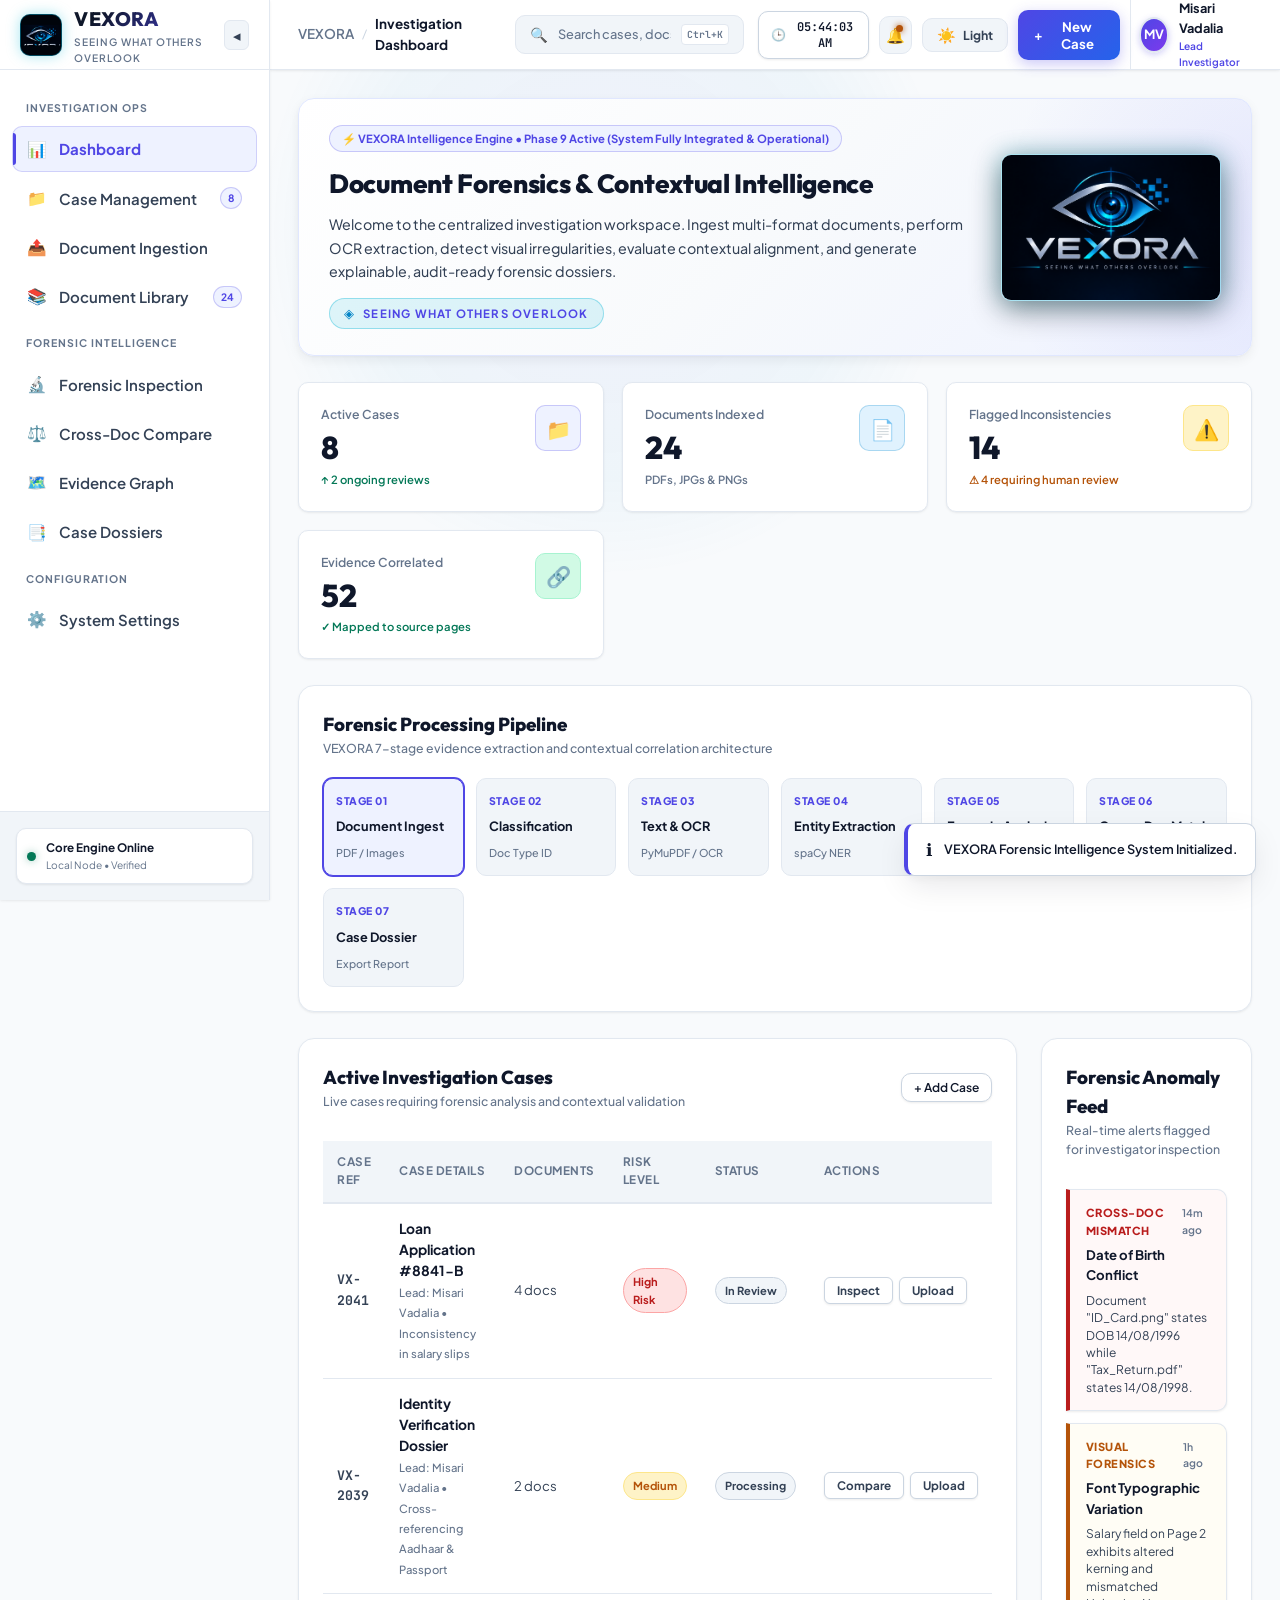
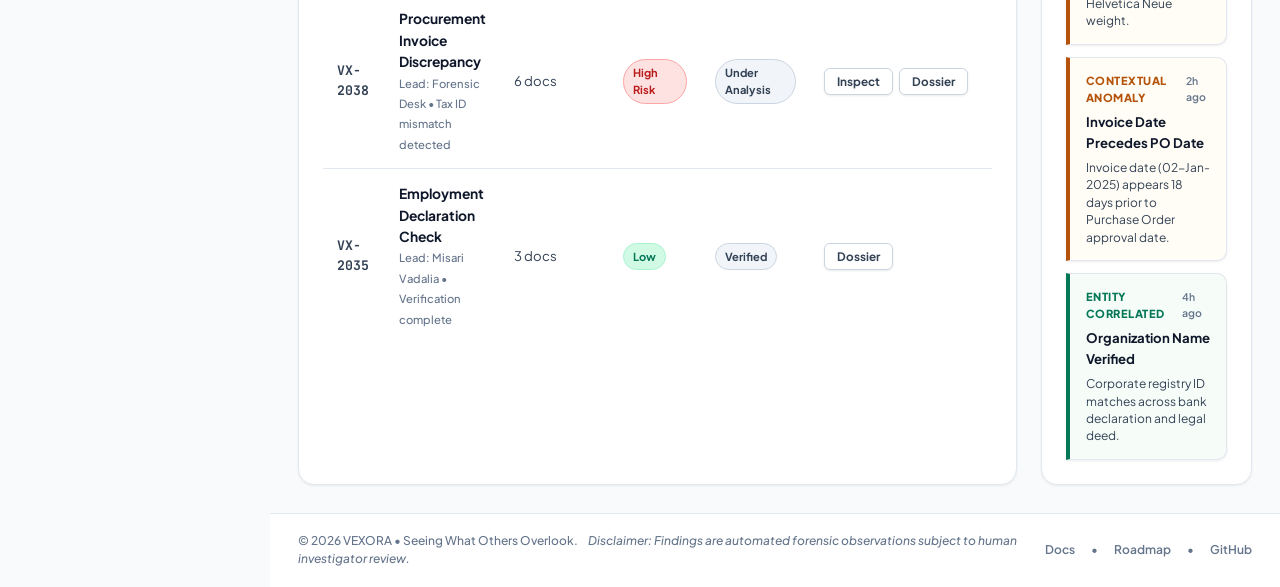
==== commit c3bc2603: "feat(phase-a): implement visual evidence overlay rendering, evidence image endpoints, and interactiv" ====
--- a/frontend/index.html
+++ b/frontend/index.html
@@ -13,6 +13,8 @@
 
   <!-- Core Stylesheet -->
   <link rel="stylesheet" href="css/style.css">
+  <!-- V2 Forensic Extension Stylesheet -->
+  <link rel="stylesheet" href="css/v2.css">
 
   <!-- Brand Favicon -->
   <link rel="icon" type="image/png" href="images/favicon.png">
@@ -1476,5 +1478,7 @@
 
   <!-- Core JavaScript -->
   <script src="js/app.js"></script>
+  <!-- V2 Forensic Extension Logic -->
+  <script src="js/v2.js"></script>
 </body>
 </html>
--- a/frontend/css/v2.css
+++ b/frontend/css/v2.css
@@ -0,0 +1,259 @@
+/**
+ * VEXORA — V2 Extension Stylesheet
+ * Phase A: Visual Evidence Overlay Modal & Controls
+ */
+
+/* 1. View Evidence Button */
+.v2-btn-evidence {
+  display: inline-flex;
+  align-items: center;
+  gap: 6px;
+  background: var(--accent-cyan-dim, rgba(6, 182, 212, 0.12));
+  color: var(--accent-cyan, #06b6d4);
+  border: 1px solid var(--accent-cyan-border, rgba(6, 182, 212, 0.35));
+  border-radius: 4px;
+  padding: 5px 10px;
+  font-size: 0.75rem;
+  font-weight: 600;
+  cursor: pointer;
+  transition: all 0.2s cubic-bezier(0.4, 0, 0.2, 1);
+  margin-top: 8px;
+  text-decoration: none;
+}
+
+.v2-btn-evidence:hover {
+  background: var(--accent-cyan, #06b6d4);
+  color: #0b1120;
+  transform: translateY(-1px);
+  box-shadow: 0 4px 12px rgba(6, 182, 212, 0.25);
+}
+
+.v2-btn-evidence:active {
+  transform: translateY(0);
+}
+
+/* 2. Visual Evidence Modal Backdrop */
+.v2-modal-backdrop {
+  position: fixed;
+  inset: 0;
+  background: rgba(10, 15, 29, 0.82);
+  backdrop-filter: blur(6px);
+  -webkit-backdrop-filter: blur(6px);
+  display: flex;
+  align-items: center;
+  justify-content: center;
+  z-index: 99999;
+  opacity: 0;
+  visibility: hidden;
+  transition: opacity 0.25s ease, visibility 0.25s ease;
+  padding: 20px;
+}
+
+.v2-modal-backdrop.active {
+  opacity: 1;
+  visibility: visible;
+}
+
+/* 3. Evidence Modal Window */
+.v2-modal-window {
+  background: var(--bg-card, #111827);
+  border: 1px solid var(--border-default, #1f2937);
+  border-radius: 8px;
+  box-shadow: 0 20px 45px rgba(0, 0, 0, 0.6), 0 0 0 1px rgba(6, 182, 212, 0.2);
+  width: 100%;
+  max-width: 960px;
+  max-height: 90vh;
+  display: flex;
+  flex-direction: column;
+  overflow: hidden;
+  transform: scale(0.95) translateY(10px);
+  transition: transform 0.25s cubic-bezier(0.16, 1, 0.3, 1);
+}
+
+.v2-modal-backdrop.active .v2-modal-window {
+  transform: scale(1) translateY(0);
+}
+
+/* 4. Modal Header */
+.v2-modal-header {
+  display: flex;
+  align-items: center;
+  justify-content: space-between;
+  padding: 14px 20px;
+  border-bottom: 1px solid var(--border-default, #1f2937);
+  background: var(--bg-card-header, rgba(17, 24, 39, 0.95));
+}
+
+.v2-modal-title-group {
+  display: flex;
+  align-items: center;
+  gap: 10px;
+  flex-wrap: wrap;
+}
+
+.v2-modal-title {
+  font-size: 1rem;
+  font-weight: 700;
+  color: var(--text-primary, #f9fafb);
+  margin: 0;
+}
+
+.v2-modal-close-btn {
+  background: transparent;
+  border: none;
+  color: var(--text-muted, #9ca3af);
+  font-size: 1.3rem;
+  cursor: pointer;
+  padding: 4px 8px;
+  border-radius: 4px;
+  transition: all 0.15s ease;
+  line-height: 1;
+}
+
+.v2-modal-close-btn:hover {
+  background: rgba(239, 68, 68, 0.15);
+  color: #ef4444;
+}
+
+/* 5. Modal Body */
+.v2-modal-body {
+  padding: 18px 20px;
+  overflow-y: auto;
+  flex: 1;
+  display: flex;
+  flex-direction: column;
+  gap: 16px;
+}
+
+/* Metadata Bar */
+.v2-evidence-meta-bar {
+  display: flex;
+  align-items: center;
+  justify-content: space-between;
+  flex-wrap: wrap;
+  gap: 10px;
+  background: var(--bg-main, #0b1120);
+  padding: 8px 14px;
+  border-radius: 6px;
+  border: 1px solid var(--border-subtle, #1e293b);
+  font-size: 0.8rem;
+}
+
+.v2-evidence-meta-item {
+  color: var(--text-secondary, #cbd5e1);
+}
+
+.v2-evidence-meta-item strong {
+  color: var(--text-primary, #ffffff);
+}
+
+/* Image Display Canvas Container */
+.v2-evidence-canvas-wrap {
+  position: relative;
+  background: #050811;
+  border: 1px solid var(--border-subtle, #1e293b);
+  border-radius: 6px;
+  min-height: 380px;
+  max-height: 520px;
+  overflow: auto;
+  display: flex;
+  align-items: center;
+  justify-content: center;
+  box-shadow: inset 0 2px 8px rgba(0, 0, 0, 0.4);
+}
+
+.v2-evidence-img {
+  max-width: 100%;
+  height: auto;
+  display: block;
+  margin: auto;
+  box-shadow: 0 4px 20px rgba(0, 0, 0, 0.7);
+  transition: transform 0.2s ease;
+  transform-origin: center center;
+}
+
+/* Overlay Toolbar */
+.v2-evidence-toolbar {
+  position: absolute;
+  bottom: 12px;
+  right: 12px;
+  display: flex;
+  gap: 6px;
+  background: rgba(15, 23, 42, 0.85);
+  backdrop-filter: blur(4px);
+  padding: 4px 8px;
+  border-radius: 6px;
+  border: 1px solid rgba(255, 255, 255, 0.1);
+  z-index: 10;
+}
+
+.v2-tool-btn {
+  background: transparent;
+  border: 1px solid rgba(255, 255, 255, 0.15);
+  color: #f1f5f9;
+  border-radius: 4px;
+  padding: 4px 8px;
+  font-size: 0.75rem;
+  cursor: pointer;
+  transition: all 0.15s ease;
+}
+
+.v2-tool-btn:hover {
+  background: var(--accent-cyan, #06b6d4);
+  color: #0b1120;
+}
+
+/* No Coordinates State */
+.v2-no-coords-card {
+  background: rgba(245, 158, 11, 0.08);
+  border: 1px solid rgba(245, 158, 11, 0.3);
+  border-radius: 6px;
+  padding: 18px 20px;
+  color: var(--text-primary, #f9fafb);
+}
+
+.v2-no-coords-title {
+  display: flex;
+  align-items: center;
+  gap: 8px;
+  font-weight: 700;
+  color: #f59e0b;
+  margin-bottom: 8px;
+}
+
+/* Finding Detail Box below Image */
+.v2-finding-details-box {
+  background: var(--bg-main, #0b1120);
+  border: 1px solid var(--border-subtle, #1e293b);
+  border-radius: 6px;
+  padding: 12px 16px;
+  font-size: 0.85rem;
+}
+
+.v2-finding-desc {
+  margin: 0 0 6px 0;
+  color: var(--text-secondary, #cbd5e1);
+  line-height: 1.45;
+}
+
+.v2-finding-evidence-text {
+  font-family: var(--font-mono, monospace);
+  font-size: 0.8rem;
+  color: var(--accent-cyan, #06b6d4);
+  background: rgba(6, 182, 212, 0.08);
+  padding: 4px 8px;
+  border-radius: 4px;
+  border: 1px solid rgba(6, 182, 212, 0.2);
+  display: inline-block;
+  margin-top: 4px;
+}
+
+/* Modal Footer */
+.v2-modal-footer {
+  padding: 12px 20px;
+  border-top: 1px solid var(--border-default, #1f2937);
+  display: flex;
+  justify-content: flex-end;
+  gap: 10px;
+  background: var(--bg-card-header, rgba(17, 24, 39, 0.95));
+}
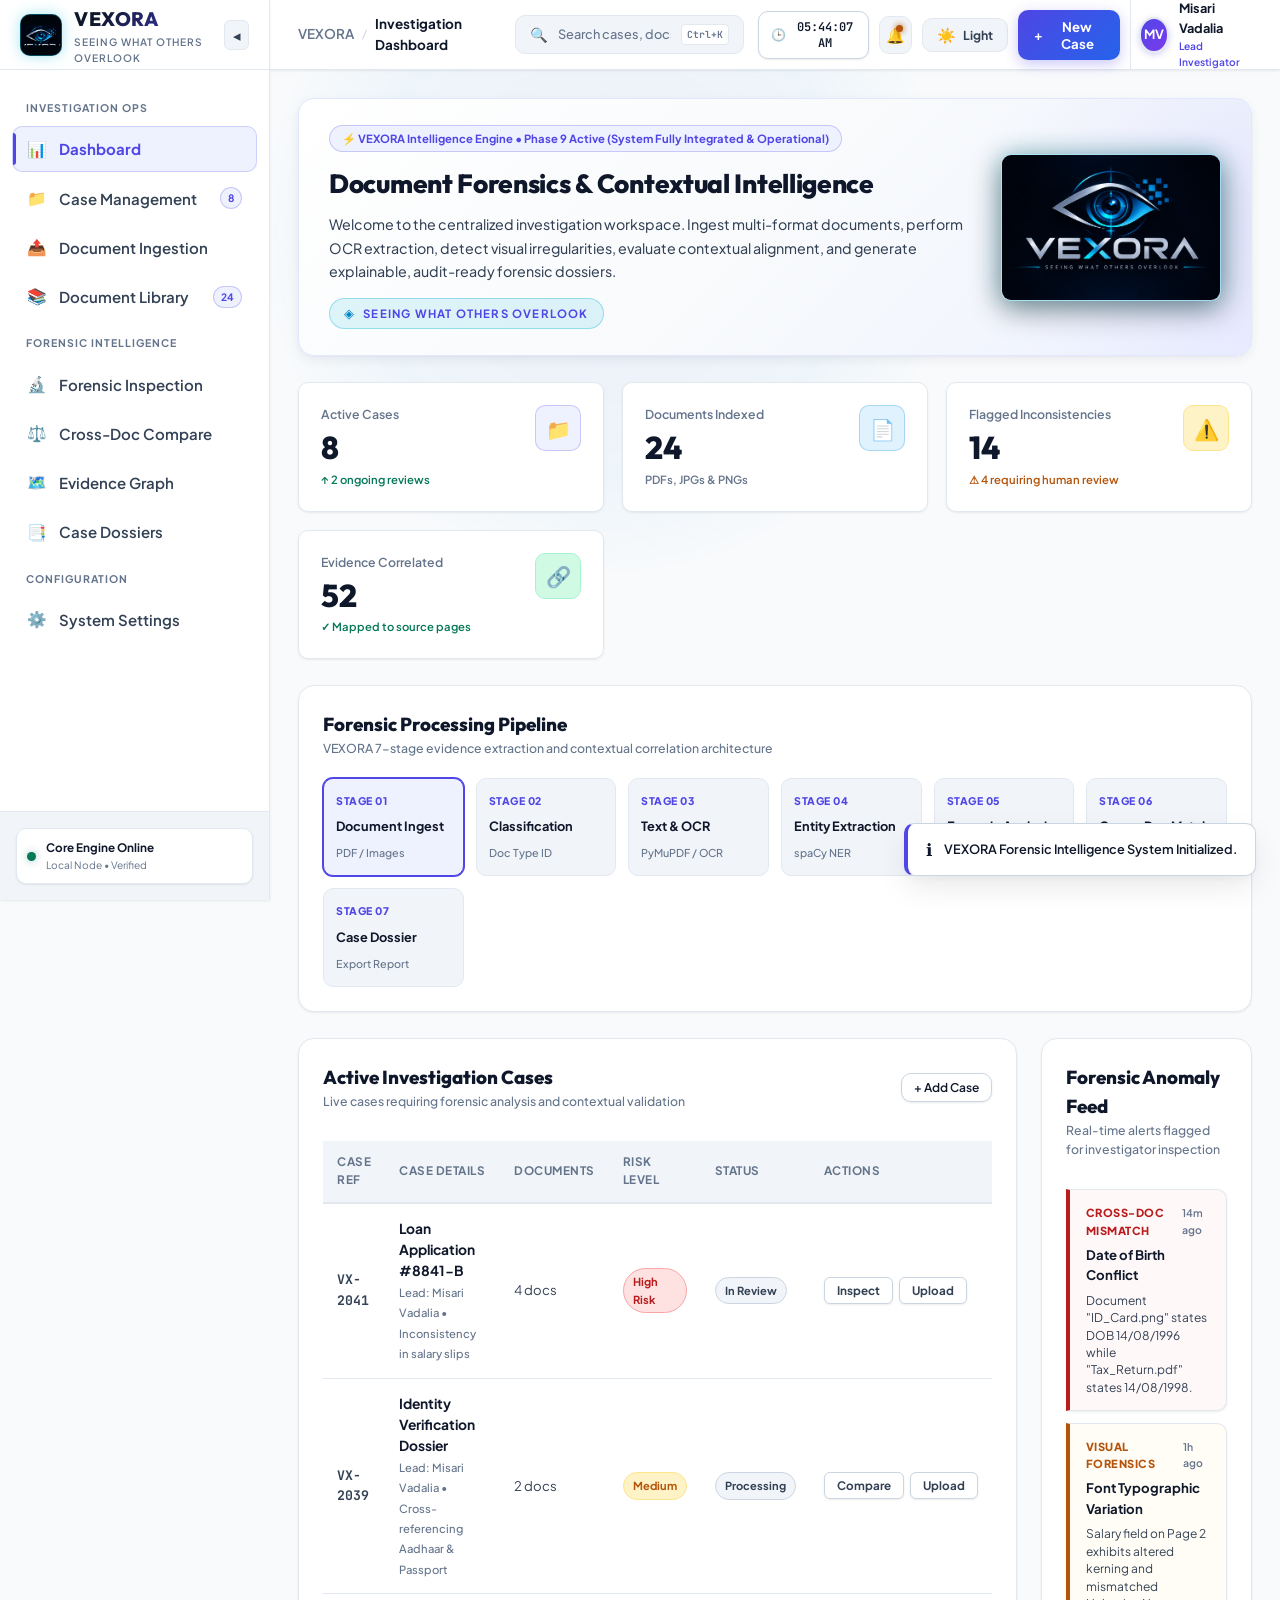
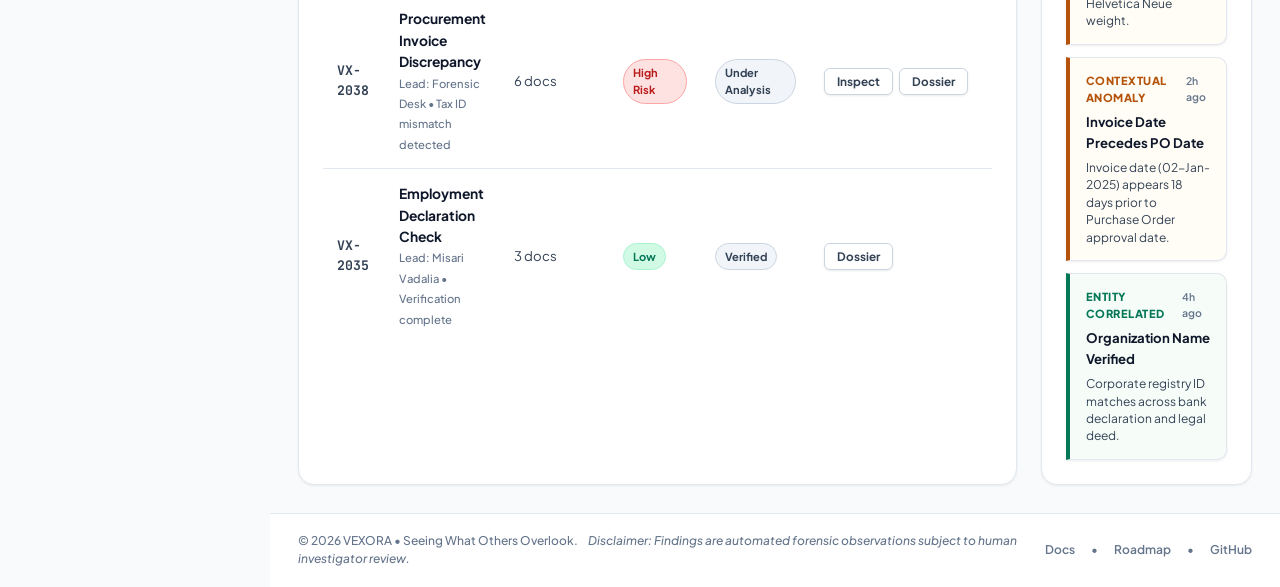
==== commit 3e778085: "feat(phase-f): implement correlator, relationship graph SVG, and content-based classification fallba" ====
--- a/frontend/index.html
+++ b/frontend/index.html
@@ -1123,6 +1123,49 @@
               </table>
             </div>
           </div>
+
+          <!-- Cross-Document Relationship Graph (Phase F) -->
+          <div class="card-panel" style="margin-top:24px;">
+            <div class="section-header" style="display:flex; justify-content:space-between; align-items:center; flex-wrap:wrap; gap:12px;">
+              <div class="section-title-group">
+                <h2 class="section-title">Cross-Document Relationship Graph</h2>
+                <span class="section-subtitle">Visual correlation of shared entities, invoice IDs, totals, and chronological conflicts across case files</span>
+              </div>
+              <div style="display:flex; gap:10px; align-items:center;">
+                <label for="relGraphCaseSelect" style="font-size:0.85rem; color:var(--text-secondary); white-space:nowrap;">Select Case:</label>
+                <select class="form-control" id="relGraphCaseSelect" style="max-width:240px; font-size:0.85rem;" onchange="window.v2LoadRelationshipGraph(this.value)">
+                  <option value="CAS-2026-0891">CAS-2026-0891 (Apex Industries)</option>
+                  <option value="CAS-2026-0888">CAS-2026-0888 (Veridian Bio)</option>
+                  <option value="CAS-2026-0875">CAS-2026-0875 (Solas Energy)</option>
+                  <option value="CAS-2026-0842">CAS-2026-0842 (Kroll Logistics)</option>
+                </select>
+                <button class="btn-secondary" type="button" onclick="window.v2ReloadCurrentRelationshipGraph()" style="font-size:0.85rem;">🔄 Refresh</button>
+              </div>
+            </div>
+
+            <!-- Graph Legend -->
+            <div style="display:flex; flex-wrap:wrap; gap:16px; padding:8px 12px; margin-bottom:12px; background:var(--bg-panel, rgba(255,255,255,0.03)); border:1px solid var(--border-color); border-radius:6px; font-size:0.8rem; color:var(--text-secondary);">
+              <span style="display:inline-flex; align-items:center; gap:6px;"><span style="display:inline-block; width:12px; height:12px; border-radius:50%; background:#0284c7; border:1px solid #38bdf8;"></span> Document</span>
+              <span style="display:inline-flex; align-items:center; gap:6px;"><span style="display:inline-block; width:12px; height:12px; border-radius:50%; background:#10b981;"></span> Identifier / Invoice #</span>
+              <span style="display:inline-flex; align-items:center; gap:6px;"><span style="display:inline-block; width:12px; height:12px; border-radius:50%; background:#f59e0b;"></span> Monetary Total</span>
+              <span style="display:inline-flex; align-items:center; gap:6px;"><span style="display:inline-block; width:12px; height:12px; border-radius:50%; background:#8b5cf6;"></span> Organization / Party</span>
+              <span style="display:inline-flex; align-items:center; gap:6px;"><span style="display:inline-block; width:20px; height:2px; background:#ef4444; border-top:2px dashed #ef4444;"></span> Date Conflict</span>
+            </div>
+
+            <!-- SVG Graph Container -->
+            <div id="relationshipGraphContainer" style="width:100%; min-height:440px; background:var(--bg-card, #0f172a); border:1px solid var(--border-color); border-radius:8px; position:relative; overflow:hidden; display:flex; align-items:center; justify-content:center;">
+              <span style="color:var(--text-muted); font-size:0.85rem;">Select a case above to render the relationship graph...</span>
+            </div>
+
+            <!-- Node / Edge Inspector Card -->
+            <div id="relGraphDetailsCard" style="display:none; margin-top:12px; padding:12px 16px; border-radius:6px; background:var(--bg-panel, rgba(255,255,255,0.03)); border:1px solid var(--border-color);">
+              <div style="display:flex; justify-content:space-between; align-items:center; margin-bottom:6px;">
+                <strong id="relGraphDetailsTitle" style="color:var(--accent-primary, #38bdf8); font-size:0.9rem;">Element Details</strong>
+                <button type="button" class="btn-secondary" style="padding:2px 8px; font-size:0.75rem;" onclick="document.getElementById('relGraphDetailsCard').style.display='none'">Dismiss</button>
+              </div>
+              <div id="relGraphDetailsContent" style="font-size:0.85rem; color:var(--text-secondary); line-height:1.5;"></div>
+            </div>
+          </div>
         </section>
 
         <!-- ==================================================================
--- a/frontend/css/v2.css
+++ b/frontend/css/v2.css
@@ -257,3 +257,33 @@
   gap: 10px;
   background: var(--bg-card-header, rgba(17, 24, 39, 0.95));
 }
+
+/* Phase C: AI Explainability Box & Controls */
+.v2-ai-explanation-box {
+  background: rgba(14, 165, 233, 0.06);
+  border: 1px solid rgba(14, 165, 233, 0.25);
+  border-radius: 6px;
+  padding: 12px 14px;
+  margin-top: 10px;
+}
+
+.v2-btn-ai {
+  display: inline-flex;
+  align-items: center;
+  gap: 6px;
+  background: rgba(14, 165, 233, 0.12);
+  color: #38bdf8;
+  border: 1px solid rgba(14, 165, 233, 0.35);
+  border-radius: 4px;
+  padding: 6px 12px;
+  font-size: 0.8rem;
+  font-weight: 600;
+  cursor: pointer;
+  transition: all 0.2s ease;
+}
+
+.v2-btn-ai:hover {
+  background: #0284c7;
+  color: #ffffff;
+}
+
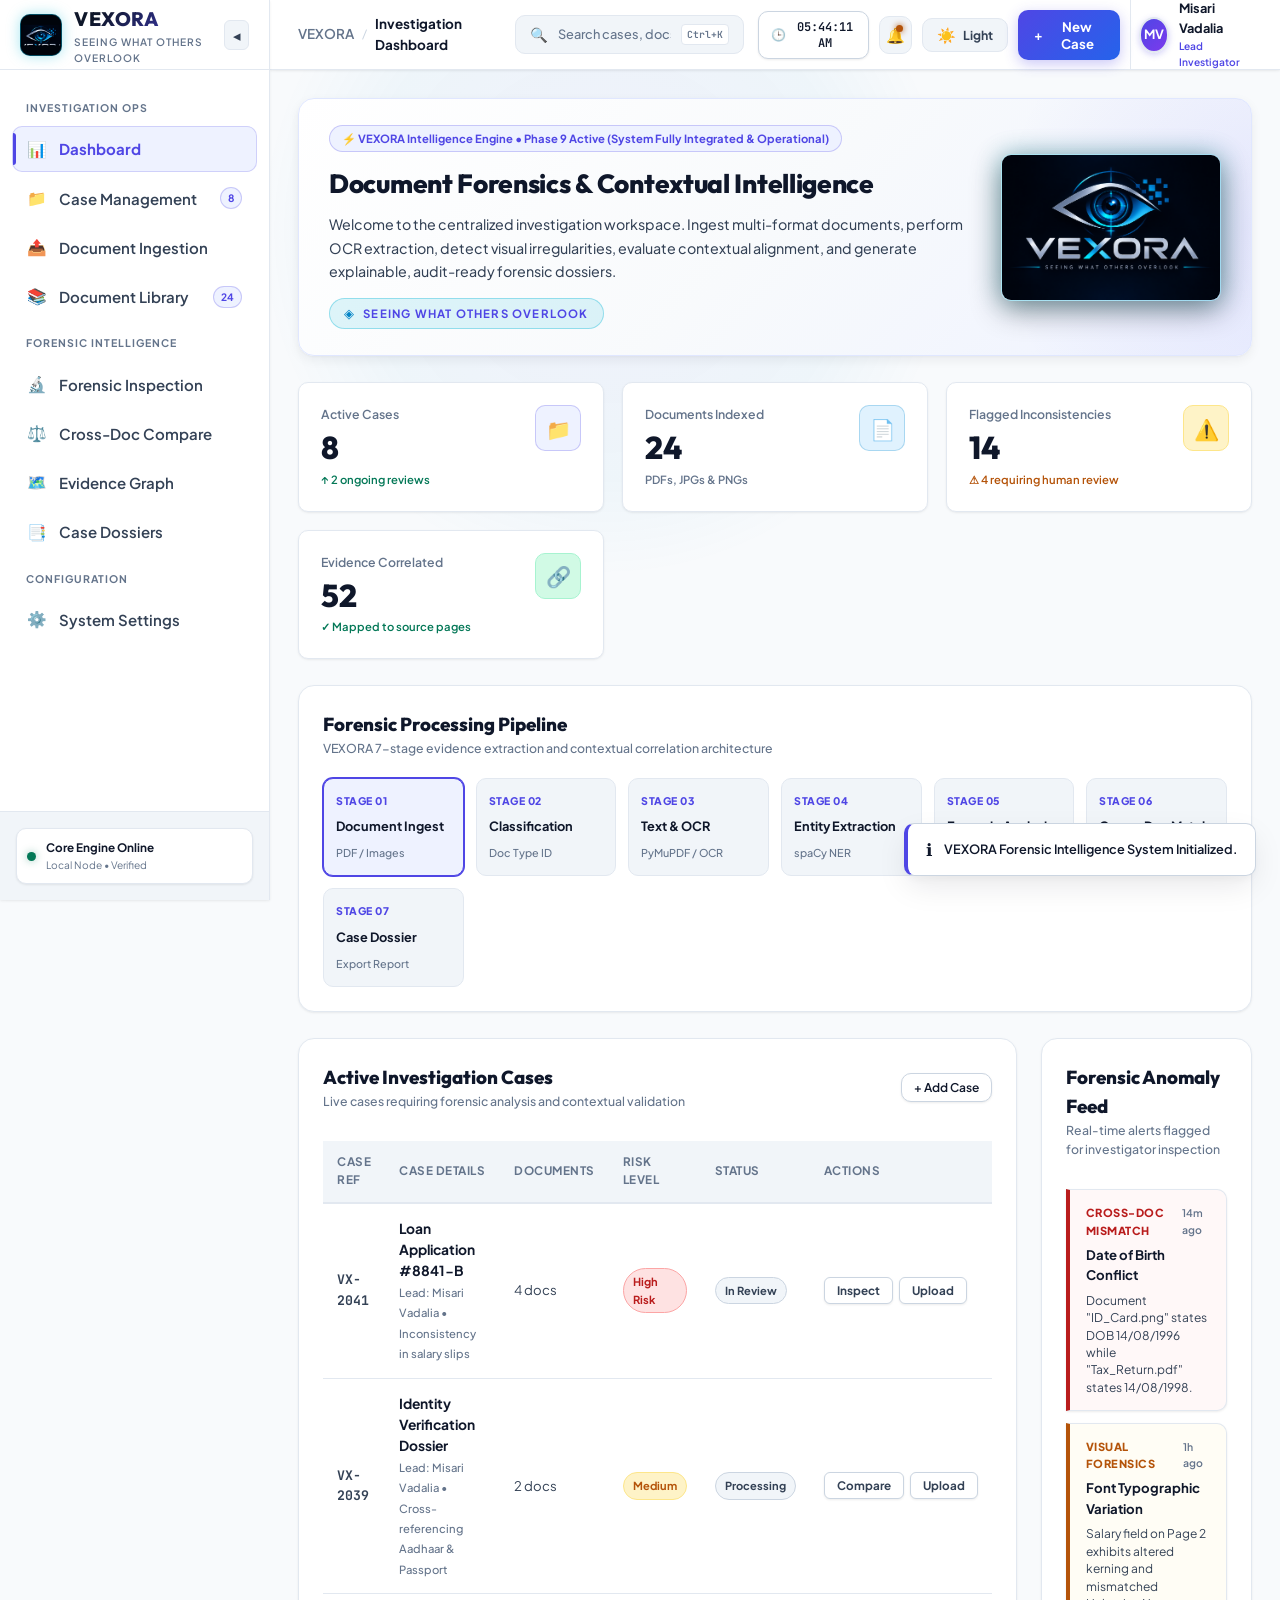
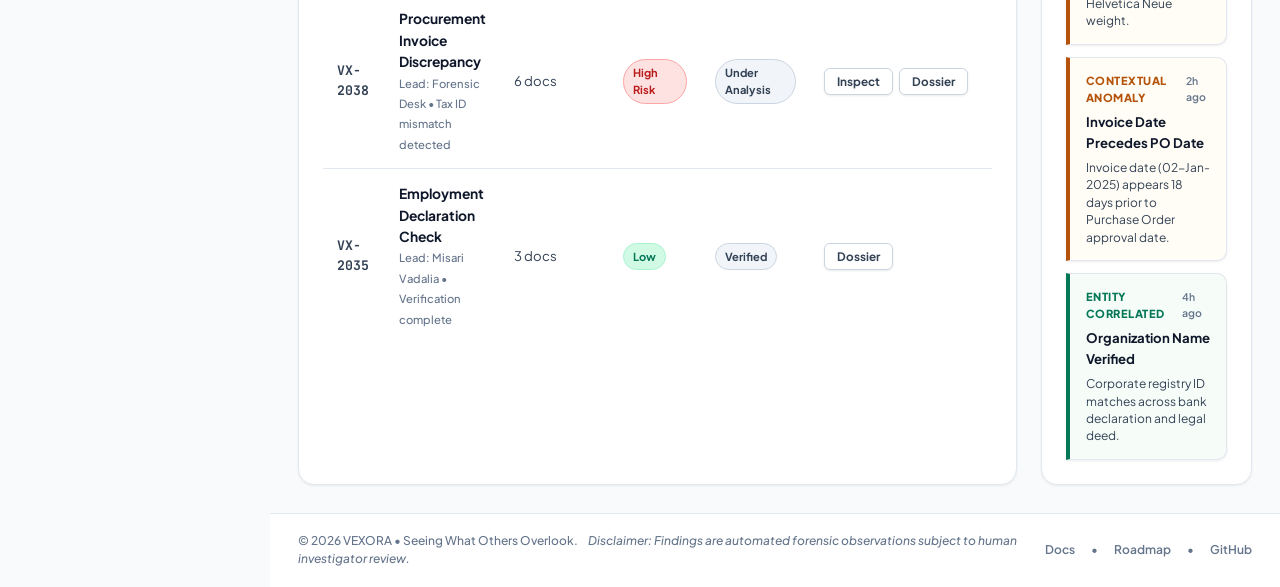
==== commit 385134a8: "feat(phase-g): implement evaluation benchmark, proof dataset, architecture documentation, and honest" ====
--- a/frontend/index.html
+++ b/frontend/index.html
@@ -1365,6 +1365,12 @@
                 <label class="form-label">Department / Unit</label>
                 <input type="text" class="form-control" value="Digital Security & Document Forensics">
               </div>
+              <div class="form-group" style="margin-top:12px;">
+                <label class="form-label">Single Sign-On (SSO)</label>
+                <button type="button" class="btn-secondary" style="width:100%; font-size:0.85rem; display:flex; align-items:center; justify-content:center; gap:8px;" onclick="fetch('/api/auth/google').then(r=>r.json()).then(d=>showToast(d.message + ' [' + d.auth_mode + ']', 'info'))">
+                  <span>🔐</span> Google SSO <span style="font-size:0.75rem; color:var(--text-muted);">(Demo Login - Not Verified)</span>
+                </button>
+              </div>
             </div>
 
             <!-- Forensic Parameters -->
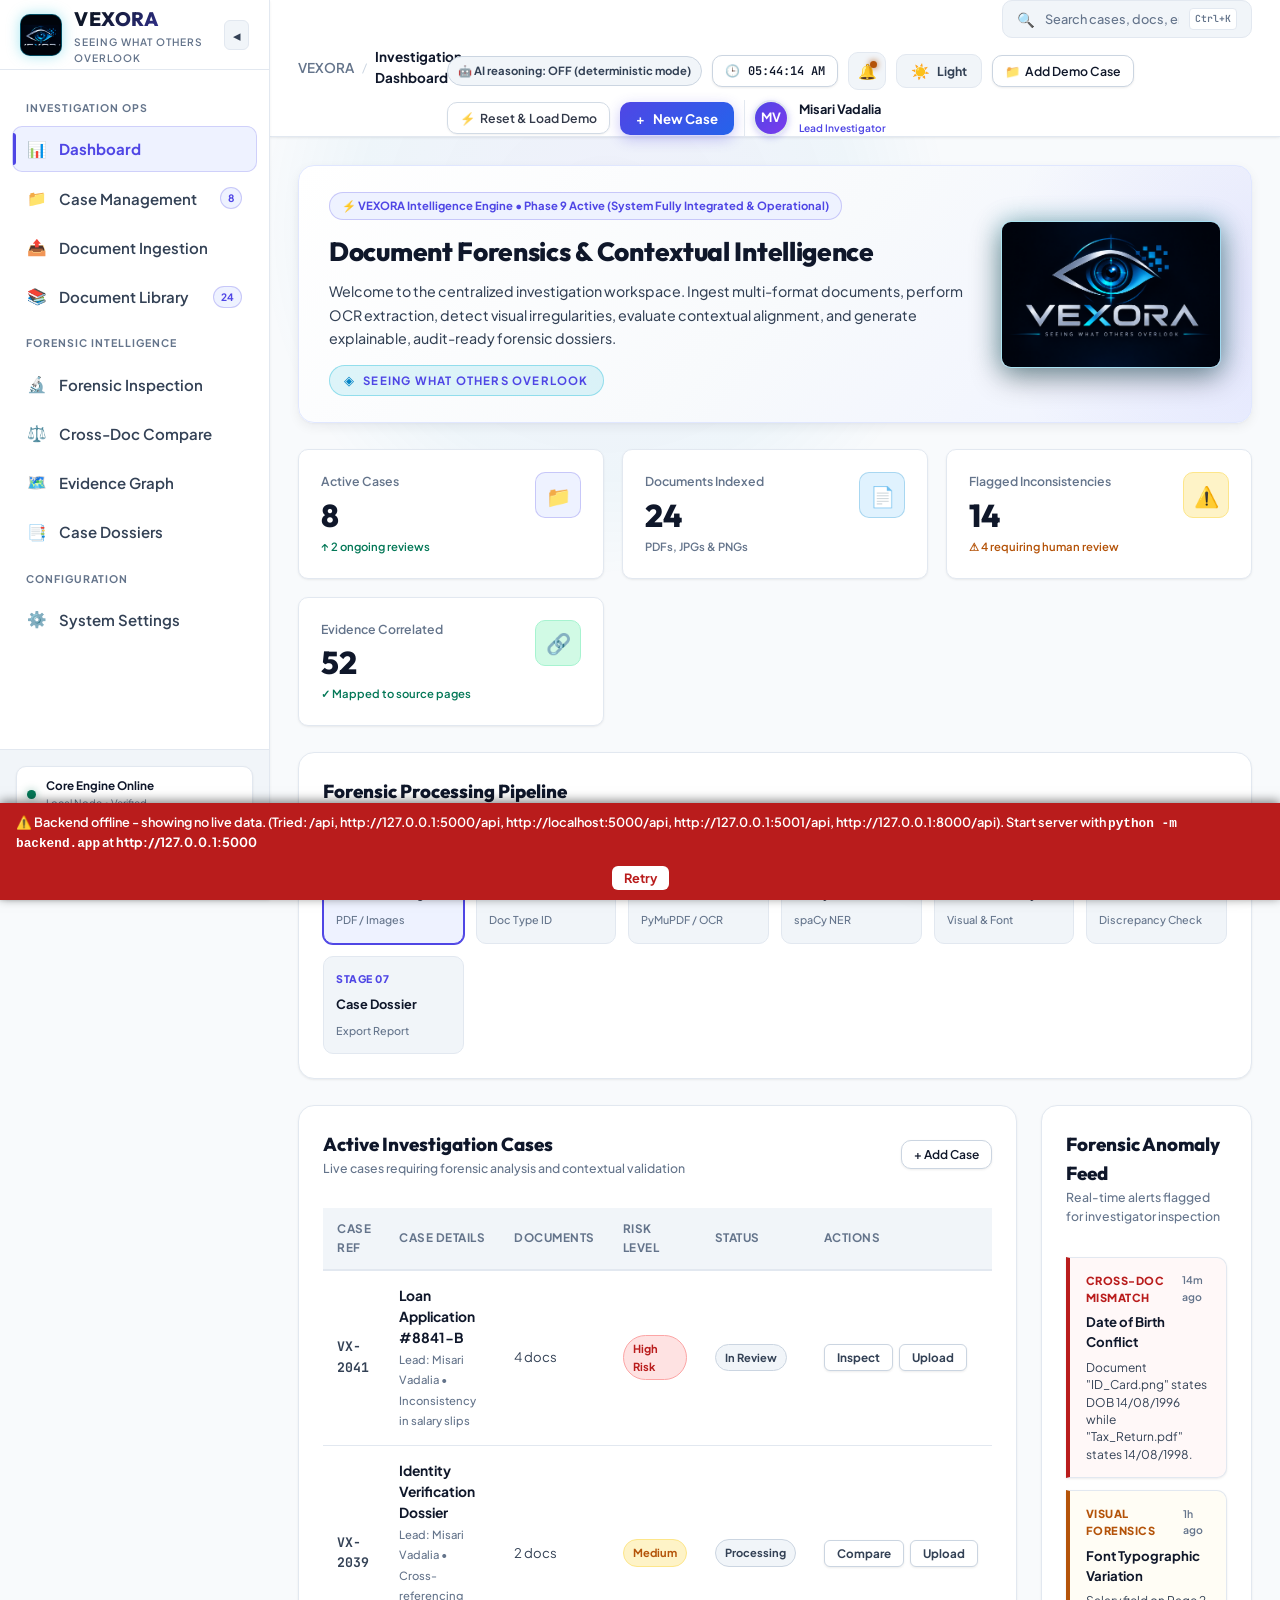
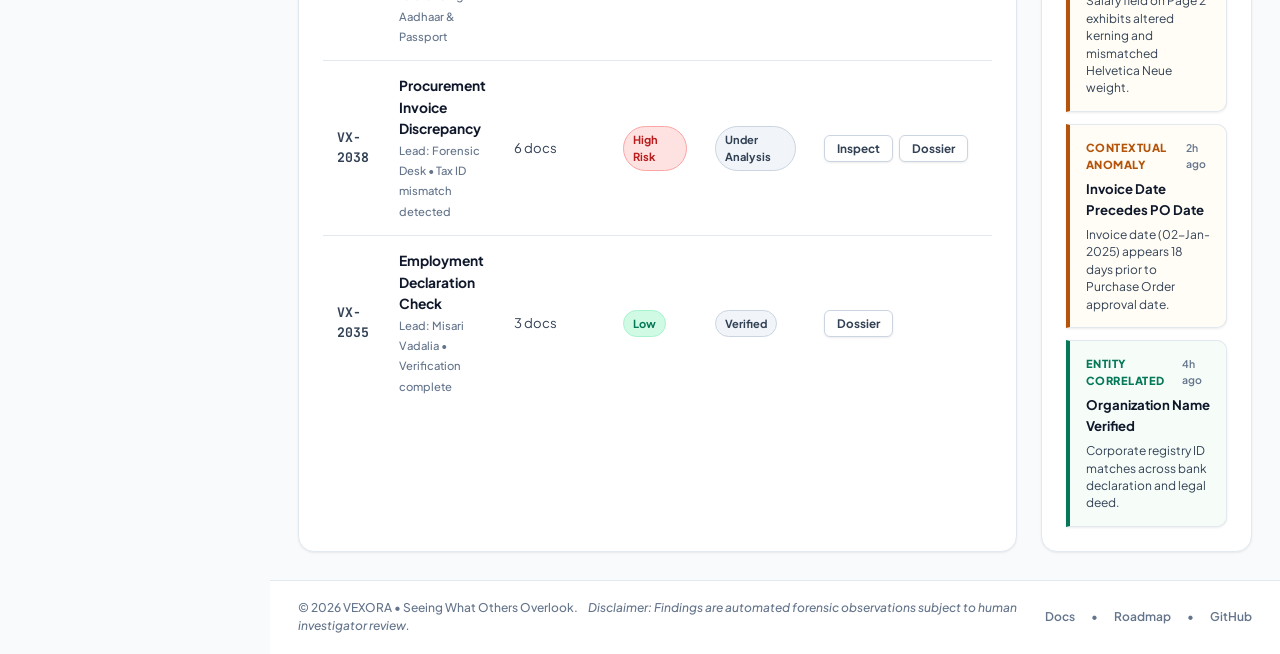
==== commit 3cdc94ed: "feat: add document forensics, cross-document analysis, and reporting backend with web frontend and d" ====
--- a/frontend/index.html
+++ b/frontend/index.html
@@ -110,6 +110,17 @@
             <span class="status-subtitle">Local Node • Verified</span>
           </div>
         </div>
+        <div class="system-status-card" id="localPersistenceCard" style="margin-top: 8px; font-size: 0.75rem; border-top: 1px solid var(--border-subtle, rgba(255,255,255,0.08)); padding-top: 8px;">
+          <div class="status-text-group" style="width: 100%;">
+            <div style="display:flex; justify-content:space-between; align-items:center;">
+              <span class="status-title" style="font-size:0.75rem; color:var(--text-muted, #94a3b8); display:flex; align-items:center; gap:4px;">
+                <svg width="12" height="12" viewBox="0 0 24 24" fill="none" stroke="currentColor" stroke-width="2"><path d="M19 21H5a2 2 0 0 1-2-2V5a2 2 0 0 1 2-2h11l5 5v11a2 2 0 0 1-2 2z"></path><polyline points="17 21 17 13 7 13 7 21"></polyline><polyline points="7 3 7 8 15 8"></polyline></svg>
+                Data saved locally
+              </span>
+            </div>
+            <span class="status-subtitle" id="localPersistenceStats" style="font-size: 0.7rem; color: var(--text-secondary, #cbd5e1);">Loading local data...</span>
+          </div>
+        </div>
       </div>
     </aside>
 
@@ -141,6 +152,11 @@
 
           <!-- Topbar Actions -->
           <div class="topbar-actions">
+            <!-- AI Reasoning Status Badge -->
+            <span id="aiReasoningBadge" class="pill-tag pill-status" style="font-size:0.75rem; display:inline-flex; align-items:center; gap:5px; padding:5px 10px; cursor:pointer;" title="Click to test AI connection in Settings" onclick="navigateToView('settings')">
+              🤖 AI reasoning: OFF (deterministic mode)
+            </span>
+
             <!-- Live Clock Display -->
             <button class="btn-secondary" id="clockWidget" title="Local System Time" style="padding: 7px 12px; font-family: var(--font-mono); font-size: 0.8rem;">
               🕒 <span id="headerClock">--:--:--</span>
@@ -156,6 +172,17 @@
             <button class="theme-toggle-btn" id="themeToggleBtn" title="Toggle Theme (Light / Dark)">
               <span id="themeToggleIcon">☀️</span>
               <span id="themeToggleText">Light</span>
+            </button>
+
+            <!-- Load / Add Demo Case Actions -->
+            <button class="btn-secondary" id="addDemoCaseBtn" onclick="addDemoCaseAction()" title="Add demo case (keep my data)" style="padding: 7px 12px; font-size: 0.82rem; display:inline-flex; align-items:center; gap:5px;">
+              <span>📁</span>
+              <span>Add Demo Case</span>
+            </button>
+
+            <button class="btn-secondary" id="loadDemoCaseBtn" onclick="loadDemoCaseAction()" title="Reset database and seed showcase investigation case (erases existing data)" style="padding: 7px 12px; font-size: 0.82rem; display:inline-flex; align-items:center; gap:5px; opacity: 0.85;">
+              <span>⚡</span>
+              <span>Reset &amp; Load Demo</span>
             </button>
 
             <!-- Primary Action: New Case Trigger -->
@@ -1035,9 +1062,14 @@
               <h1 class="page-title">Cross-Document Comparison</h1>
               <p class="page-subtitle">Correlate extracted entities across multiple documents to identify factual contradictions.</p>
             </div>
-            <button class="btn-primary" id="runComparisonBtn" onclick="triggerCrossDocumentComparison()">
-              Run Cross-Check
-            </button>
+            <div style="display:flex; gap:8px; align-items:center;">
+              <button class="btn-primary" id="runComparisonBtn" onclick="triggerCrossDocumentComparison()">
+                Run Cross-Check
+              </button>
+              <button class="btn-secondary" id="runAiCrosscheckBtn" onclick="triggerAiCaseCrosscheck()" style="display:inline-flex; align-items:center; gap:6px;">
+                🤖 AI Cross-Check
+              </button>
+            </div>
           </div>
 
           <!-- Document Selector Bar -->
--- a/frontend/css/style.css
+++ b/frontend/css/style.css
@@ -505,7 +505,7 @@
 }
 
 .topbar {
-  height: var(--topbar-height);
+  min-height: var(--topbar-height);
   background: var(--bg-surface);
   border-bottom: 1px solid var(--border-subtle);
   padding: 0 28px;
@@ -2259,10 +2259,94 @@
 
 /* Responsive adjustment for Phase 2 views */
 @media (max-width: 1024px) {
-  .upload-grid-container,
+  .upload-grid-container {
+    grid-template-columns: minmax(0, 1fr);
+  }
   .forensic-split-view,
   .comparison-doc-select-bar {
     grid-template-columns: 1fr;
   }
 }
 
+/* Layout overflow fix */
+.main-wrapper {
+  min-width: 0;
+  max-width: 100%;
+}
+
+.content-body {
+  min-width: 0;
+  max-width: 100%;
+}
+
+.view-section {
+  min-width: 0;
+  max-width: 100%;
+}
+
+.topbar {
+  min-height: var(--topbar-height);
+  height: auto;
+  min-width: 0;
+  gap: 12px;
+}
+
+.topbar-left {
+  min-width: 0;
+  flex: 1 1 auto;
+}
+
+.topbar-right {
+  flex: 0 1 auto;
+  min-width: 0;
+  flex-wrap: wrap;
+  justify-content: flex-end;
+}
+
+.topbar-actions {
+  flex-wrap: wrap;
+}
+
+.upload-grid-container {
+  grid-template-columns: minmax(0, 1.3fr) minmax(0, 1fr);
+}
+
+.upload-grid-container > * {
+  min-width: 0;
+}
+
+.form-group {
+  min-width: 0;
+}
+
+.form-control {
+  width: 100%;
+  max-width: 100%;
+}
+
+.staged-item {
+  min-width: 0;
+}
+
+.staged-item-top {
+  min-width: 0;
+  gap: 8px;
+}
+
+.staged-name {
+  min-width: 0;
+  display: block;
+  overflow: hidden;
+  text-overflow: ellipsis;
+  white-space: nowrap;
+}
+
+.staged-size {
+  flex-shrink: 0;
+}
+
+@media (max-width: 1024px) {
+  .upload-grid-container {
+    grid-template-columns: minmax(0, 1fr);
+  }
+}
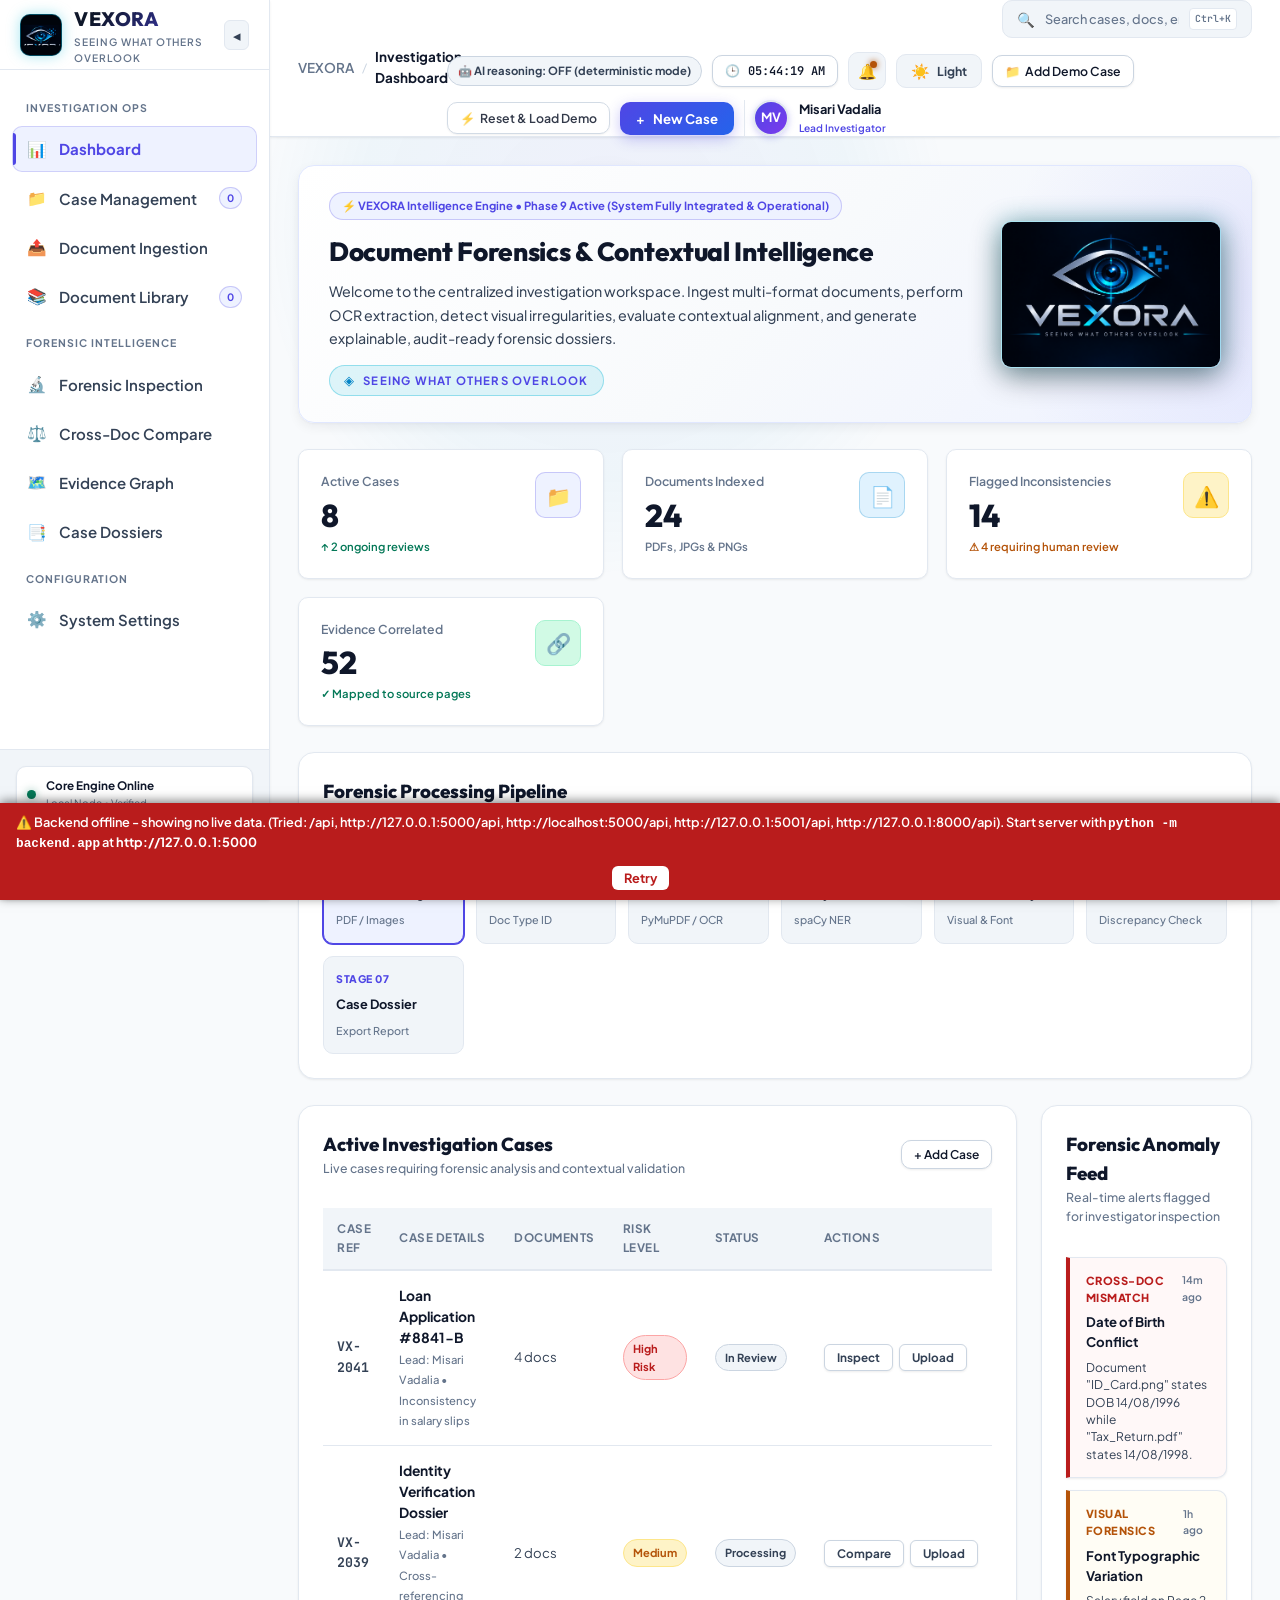
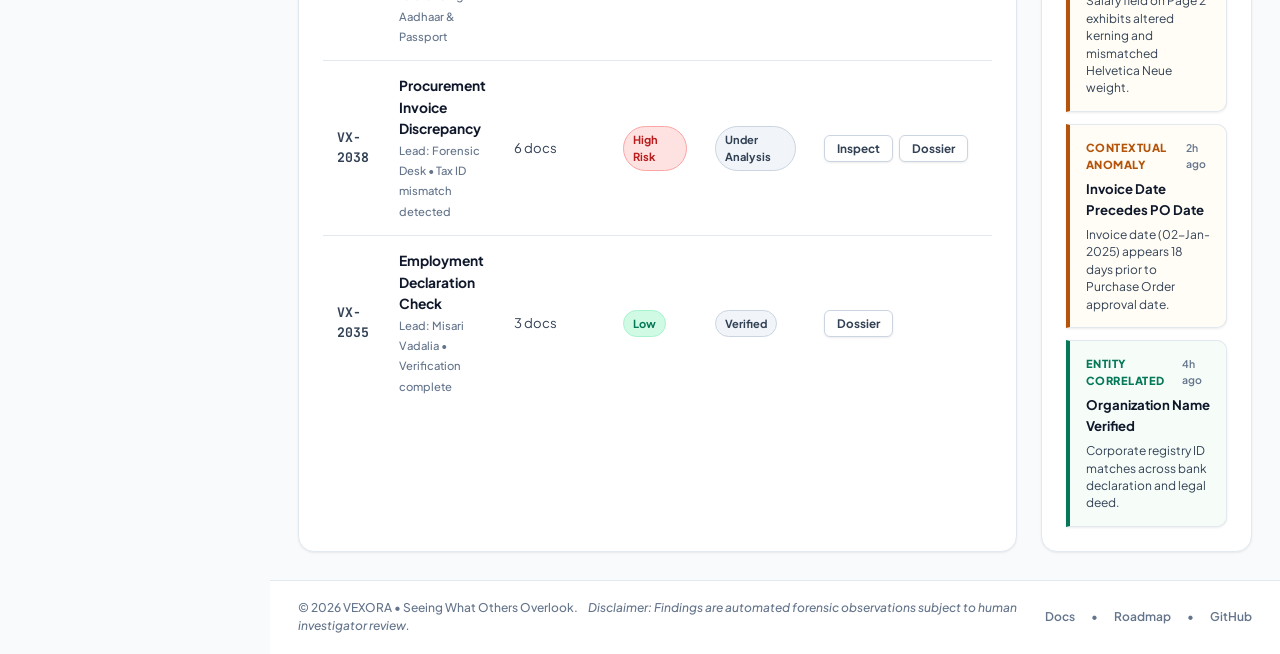
==== commit 40951636: "feat(forensics): implement evidence integrity verification, custody chain, and e2e testing suite" ====
--- a/frontend/index.html
+++ b/frontend/index.html
@@ -57,7 +57,7 @@
         <a href="#cases" class="nav-item" id="navCases" data-view="cases">
           <span class="nav-icon" aria-hidden="true">📁</span>
           <span class="nav-label">Case Management</span>
-          <span class="nav-pill" id="sidebarCaseBadge">8</span>
+          <span class="nav-pill" id="sidebarCaseBadge">0</span>
         </a>
 
         <a href="#upload" class="nav-item" id="navUpload" data-view="upload">
@@ -68,7 +68,7 @@
         <a href="#library" class="nav-item" id="navLibrary" data-view="library">
           <span class="nav-icon" aria-hidden="true">📚</span>
           <span class="nav-label">Document Library</span>
-          <span class="nav-pill">24</span>
+          <span class="nav-pill" id="sidebarDocBadge">0</span>
         </a>
 
         <span class="nav-section-label">Forensic Intelligence</span>
@@ -711,7 +711,7 @@
                 <h3 class="dropzone-title">Drag & Drop Documents Here</h3>
                 <p class="dropzone-hint">Or click to select files from your computer. Files are assigned unique cryptographic hashes on ingest.</p>
                 <input type="file" id="fileUploadInput" multiple accept=".pdf,.png,.jpg,.jpeg" style="display:none;">
-                <button type="button" class="btn-primary" onclick="document.getElementById('fileUploadInput').click();">
+                <button type="button" class="btn-primary" id="browseFilesBtn" onclick="document.getElementById('fileUploadInput').click();">
                   Browse Files
                 </button>
               </div>
@@ -721,10 +721,7 @@
                 <div class="form-group">
                   <label class="form-label" for="targetCaseSelect">Target Investigation Case *</label>
                   <select id="targetCaseSelect" class="form-control">
-                    <option value="VX-2041">VX-2041: Loan Application #8841-B</option>
-                    <option value="VX-2039">VX-2039: Identity Verification Dossier</option>
-                    <option value="VX-2038">VX-2038: Procurement Invoice Discrepancy</option>
-                    <option value="VX-2035">VX-2035: Employment Declaration Check</option>
+                    <option value="" disabled selected>Loading cases...</option>
                   </select>
                 </div>
 
@@ -937,9 +934,7 @@
             </div>
             <div style="display:flex; align-items:center; gap:10px;">
               <select class="form-control" style="width:260px;" id="forensicDocSelector">
-                <option value="Salary_Slip_June2025.pdf">Salary_Slip_June2025.pdf (Page 2)</option>
-                <option value="Vendor_Invoice_0944.pdf">Vendor_Invoice_0944.pdf (Page 1)</option>
-                <option value="Tax_Return_FY24.pdf">Tax_Return_FY24.pdf (Page 3)</option>
+                <option value="" disabled selected>Loading documents...</option>
               </select>
               <button class="btn-primary" onclick="showToast('Running re-scan with forensic filters', 'info')">Re-Scan</button>
             </div>
@@ -1006,6 +1001,39 @@
                 </div>
               </div>
 
+              <!-- Compact Evidence Integrity & Custody Panel -->
+              <div class="evidence-integrity-card" id="evidenceIntegrityCard" style="margin-bottom:14px; padding:12px; background:var(--bg-primary, rgba(255,255,255,0.02)); border:1px solid var(--border-color); border-radius:6px;">
+                <div style="display:flex; justify-content:space-between; align-items:center; margin-bottom:8px; flex-wrap:wrap; gap:8px;">
+                  <div style="display:flex; align-items:center; gap:6px;">
+                    <span style="font-weight:700; font-size:0.82rem; color:var(--text-primary);">🛡️ Evidence Integrity & Chain of Custody</span>
+                  </div>
+                  <button type="button" class="btn-secondary" id="verifyIntegrityBtn" onclick="verifyCurrentDocIntegrity()" style="font-size:0.75rem; padding:4px 10px;">
+                    🔍 Verify Integrity
+                  </button>
+                </div>
+
+                <div style="display:flex; align-items:center; justify-content:space-between; gap:8px; flex-wrap:wrap; margin-bottom:8px;">
+                  <div style="display:flex; align-items:center; gap:6px; font-size:0.78rem;">
+                    <span style="color:var(--text-muted); font-weight:600;">SHA-256:</span>
+                    <code id="evidenceHashDisplay" style="font-family:var(--font-mono); font-size:0.75rem; background:rgba(0,0,0,0.25); padding:2px 6px; border-radius:4px;" title="Stored cryptographic hash at ingest">Select document...</code>
+                    <button type="button" class="table-action-btn" id="copyHashBtn" onclick="copyEvidenceHash()" style="font-size:0.72rem; padding:2px 6px;" title="Copy full SHA-256 to clipboard">📋 Copy</button>
+                  </div>
+                  <div id="integrityResultBadge">
+                    <span class="pill-tag" style="background:rgba(100,116,139,0.15); color:var(--text-muted); font-size:0.72rem;">Unverified</span>
+                  </div>
+                </div>
+
+                <!-- Collapsible Chain of Custody Timeline -->
+                <details id="custodyTimelineDetails" style="margin-top:6px;" ontoggle="if (this.open) loadCurrentDocCustody();">
+                  <summary style="cursor:pointer; font-size:0.78rem; font-weight:600; color:var(--primary-accent); user-select:none;">
+                    📜 Chain of Custody Timeline (<span id="custodyEventCount">0</span> events)
+                  </summary>
+                  <div id="custodyTimelineFeed" style="margin-top:8px; padding-left:8px; border-left:2px solid var(--border-color); max-height:160px; overflow-y:auto; font-size:0.75rem;">
+                    <p style="color:var(--text-muted); margin:4px 0;">Select a document to inspect chain of custody events.</p>
+                  </div>
+                </details>
+              </div>
+
               <div class="findings-feed" id="forensicFindingsFeed">
                 
                 <div class="finding-detail-card critical">
@@ -1077,16 +1105,14 @@
             <div class="compare-box">
               <label class="form-label">Primary Source Document (Doc A)</label>
               <select class="form-control" id="compareDocA">
-                <option value="ID_Card_Misari.png">Identity_Card_Misari.png (Government ID Proof)</option>
-                <option value="Salary_Slip_June2025.pdf">Salary_Slip_June2025.pdf (Earnings)</option>
+                <option value="" disabled selected>Loading documents...</option>
               </select>
             </div>
 
             <div class="compare-box">
               <label class="form-label">Comparison Reference Document (Doc B)</label>
               <select class="form-control" id="compareDocB">
-                <option value="Tax_Return_FY24.pdf">Tax_Return_FY24.pdf (Income Tax Department Filing)</option>
-                <option value="Passport_Front_Scan.png">Passport_Front_Scan.png (Passport Proof)</option>
+                <option value="" disabled selected>Loading documents...</option>
               </select>
             </div>
           </div>
@@ -1166,10 +1192,7 @@
               <div style="display:flex; gap:10px; align-items:center;">
                 <label for="relGraphCaseSelect" style="font-size:0.85rem; color:var(--text-secondary); white-space:nowrap;">Select Case:</label>
                 <select class="form-control" id="relGraphCaseSelect" style="max-width:240px; font-size:0.85rem;" onchange="window.v2LoadRelationshipGraph(this.value)">
-                  <option value="CAS-2026-0891">CAS-2026-0891 (Apex Industries)</option>
-                  <option value="CAS-2026-0888">CAS-2026-0888 (Veridian Bio)</option>
-                  <option value="CAS-2026-0875">CAS-2026-0875 (Solas Energy)</option>
-                  <option value="CAS-2026-0842">CAS-2026-0842 (Kroll Logistics)</option>
+                  <option value="" disabled selected>Loading cases...</option>
                 </select>
                 <button class="btn-secondary" type="button" onclick="window.v2ReloadCurrentRelationshipGraph()" style="font-size:0.85rem;">🔄 Refresh</button>
               </div>
@@ -1256,7 +1279,7 @@
             </div>
             <div style="display:flex; align-items:center; gap:10px; flex-wrap:wrap;">
               <select id="dossierCaseSelector" class="form-control" style="min-width:220px; font-size:0.85rem;" onchange="loadCaseDossierPreview(this.value)">
-                <option value="">Select Investigation Case...</option>
+                <option value="" disabled selected>Loading cases...</option>
               </select>
               <button class="btn-secondary" onclick="window.print();" title="Browser Print">🖨️ Print</button>
               <button class="btn-secondary" id="exportHtmlDossierBtn" onclick="exportCurrentCaseDossier('html')" title="Generate Standalone HTML Dossier">🌐 Export HTML</button>
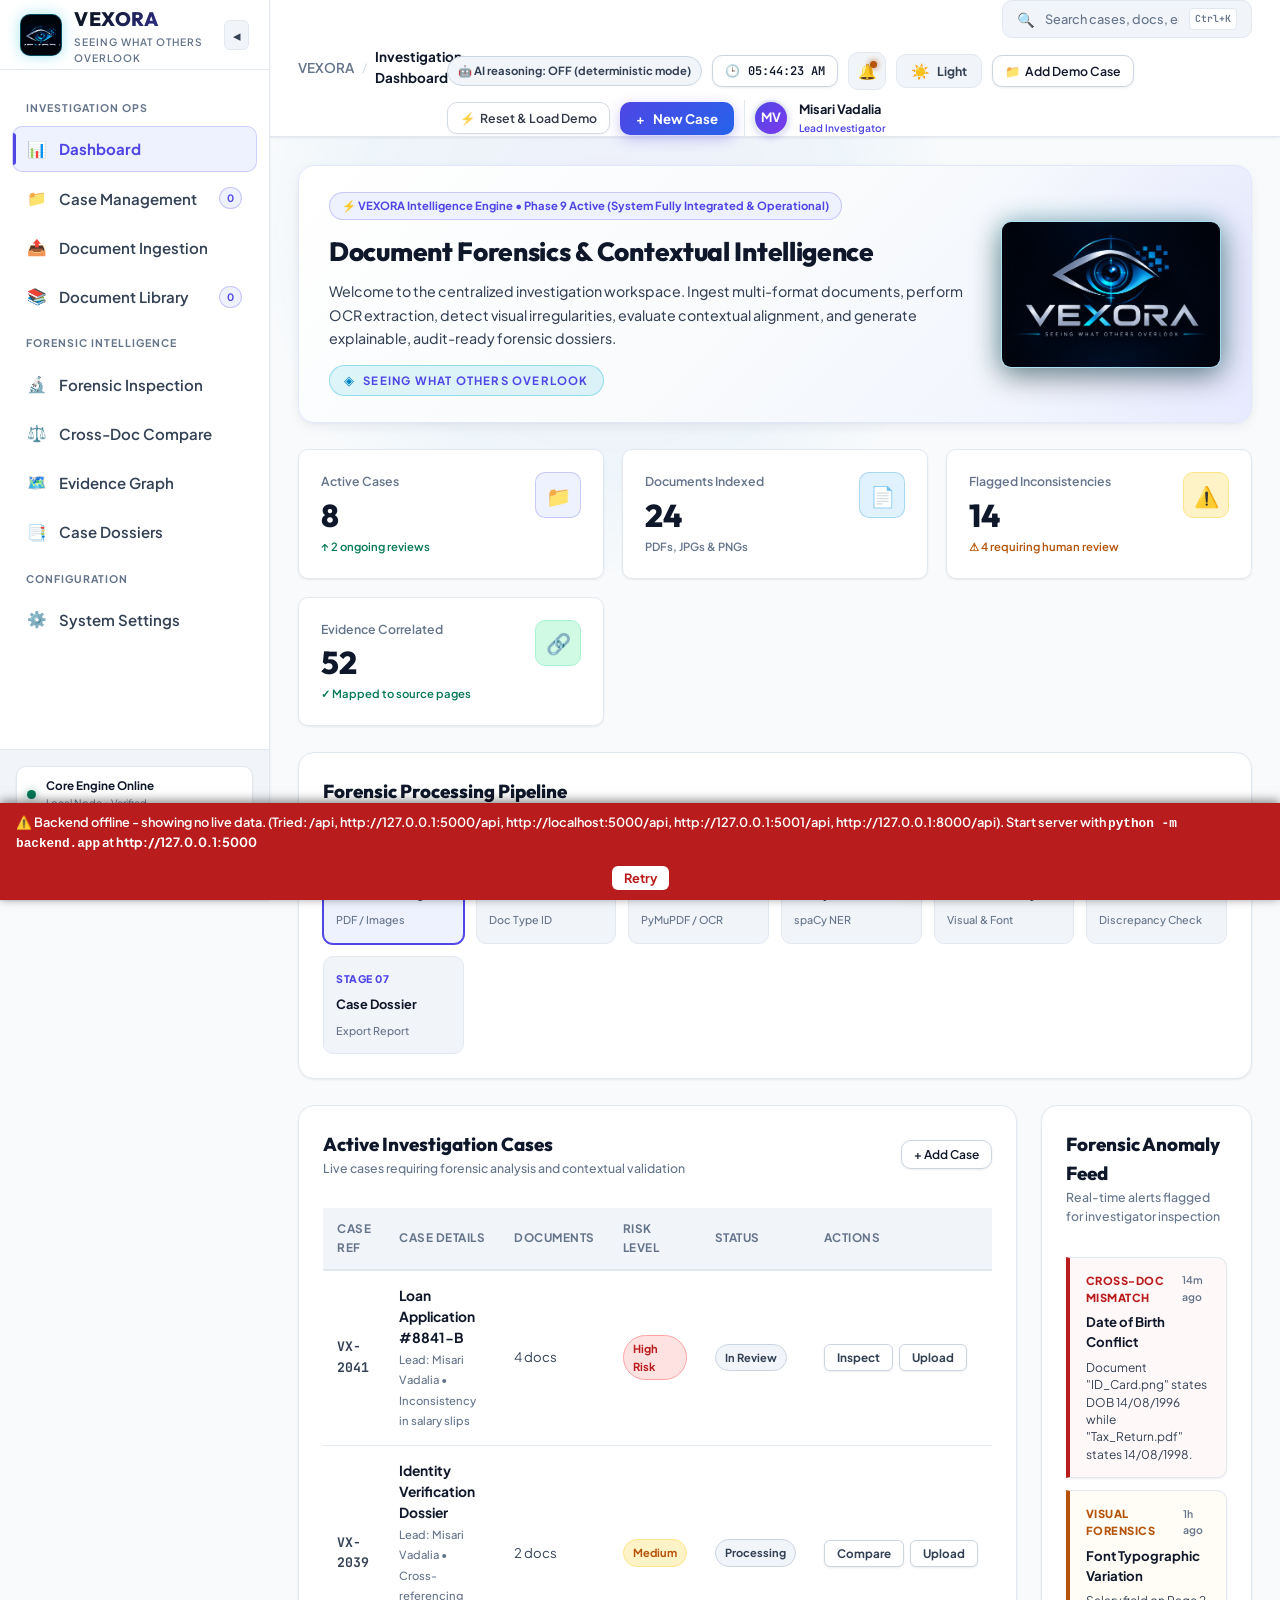
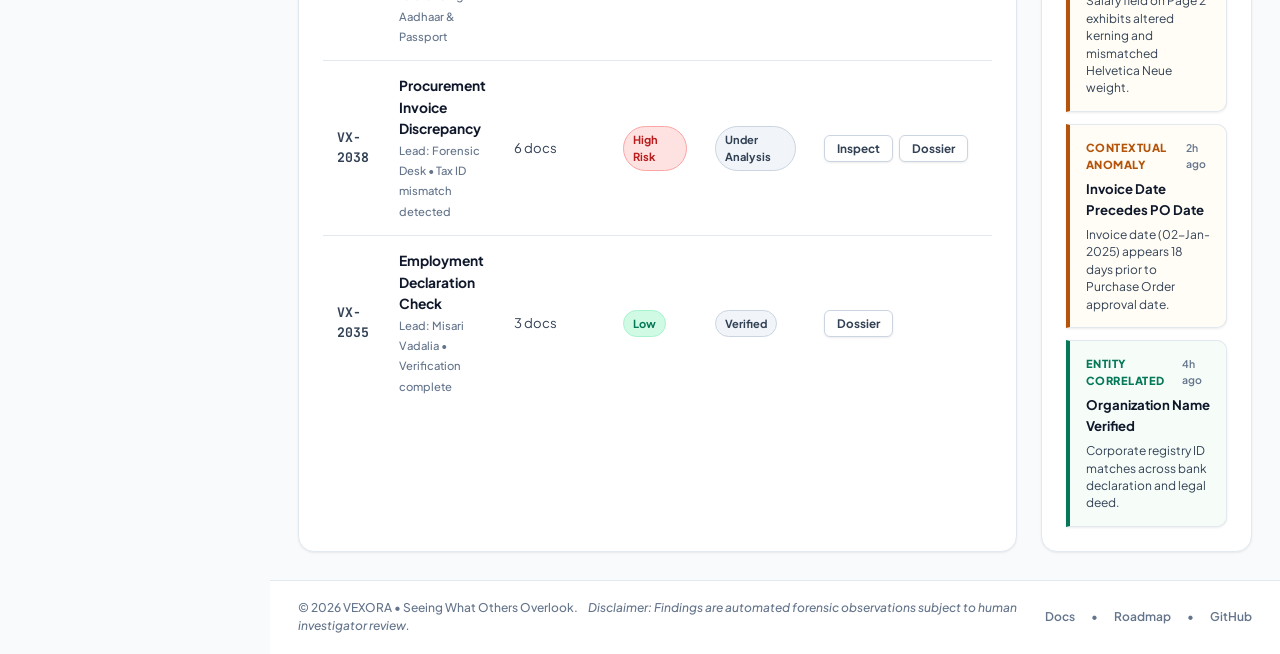
==== commit a6015963: "feat: implement dynamic forensic document viewer, timeline synthesis, and visual evidence overlay" ====
--- a/frontend/index.html
+++ b/frontend/index.html
@@ -943,52 +943,42 @@
           <!-- Split-View: Document Canvas vs Forensic Findings Log -->
           <div class="forensic-split-view">
             
-            <!-- Left: Simulated Document Page with Bounding Boxes -->
+            <!-- Left: Dynamic Document Viewer with Live Page Overlay & Extraction Mode -->
             <div class="document-inspection-pane">
-              <div class="section-header" style="margin-bottom:10px;">
-                <span style="font-size:0.85rem; font-weight:700; color:var(--text-primary);">📄 Document Viewer • Page 2 of 3</span>
-                <span class="pill-tag pill-high">2 Visual Anomalies Flagged</span>
-              </div>
-
-              <!-- Paper Canvas -->
-              <div class="simulated-doc-page">
-                <div class="doc-page-header">
-                  <span class="doc-page-title">EMPLOYEE EARNINGS STATEMENT • PRIVATE & CONFIDENTIAL</span>
-                  <span style="font-family:var(--font-mono); font-size:0.75rem; color:#64748b;">DOC-REF: 9941-X</span>
-                </div>
-
-                <div class="doc-page-body">
-                  <p><strong>Employee Name:</strong> Misari Vadalia &nbsp;&nbsp;|&nbsp;&nbsp; <strong>Designation:</strong> Lead System Architect</p>
-                  <p><strong>Department:</strong> Core Security Systems &nbsp;&nbsp;|&nbsp;&nbsp; <strong>Pay Period:</strong> 01-Jun-2025 to 30-Jun-2025</p>
-                  
-                  <div style="margin:24px 0; padding:16px; background:#f8fafc; border:1px solid #e2e8f0; border-radius:6px;">
-                    <p style="margin:0 0 10px 0; font-weight:700;">Earnings Breakdown:</p>
-                    <p style="margin:4px 0;">• Basic Component: INR 65,000.00</p>
-                    <p style="margin:4px 0;">• Special Allowance: INR 22,000.00</p>
-                    
-                    <!-- Critical Highlight Bounding Box -->
-                    <p style="margin:8px 0;">
-                      • Net Disbursed Salary: 
-                      <span class="forensic-bbox bbox-critical" id="bboxSalary" onclick="showToast('Inspecting: Typographic Overwrite detected on Salary Field', 'warning')">
-                        <span class="bbox-tag">Typographic Overwrite</span>
-                        INR 95,000.00
-                      </span>
-                    </p>
-
-                    <!-- Warning Highlight Bounding Box -->
-                    <p style="margin:8px 0;">
-                      • Disbursement Date: 
-                      <span class="forensic-bbox bbox-warning" id="bboxDate" onclick="showToast('Inspecting: Baseline Kerning anomaly on Disbursement Date', 'warning')">
-                        <span class="bbox-tag">Kerning Irregularity</span>
-                        30-Jun-2025
-                      </span>
-                    </p>
-                  </div>
-
-                  <p style="font-size:0.75rem; color:#64748b; margin-top:28px;">
-                    * This computer generated statement is digitally signed by Financial Operations. Any visual alteration renders this document subject to forensic scrutiny under Section 12-B.
-                  </p>
-                </div>
+              <div class="section-header" style="margin-bottom:10px; display:flex; justify-content:space-between; align-items:center; flex-wrap:wrap; gap:8px;">
+                <div style="display:flex; align-items:center; gap:8px;">
+                  <span id="forensicDocTitleHeader" style="font-size:0.85rem; font-weight:700; color:var(--text-primary);">📄 Document Viewer</span>
+                  <span id="forensicExtractionModeBadge" class="pill-tag pill-low" title="Engine extraction mode">⚡ Hybrid OCR</span>
+                </div>
+                <div style="display:flex; align-items:center; gap:6px;">
+                  <span id="forensicFindingsCountBadge" class="pill-tag pill-high">0 Anomalies</span>
+                </div>
+              </div>
+
+              <!-- Viewer Toolbar -->
+              <div class="forensic-viewer-toolbar">
+                <div style="display:flex; align-items:center; gap:6px;">
+                  <button type="button" class="btn-secondary" id="forensicPrevPageBtn" style="padding:2px 8px; font-size:0.75rem;" title="Previous Page">◀</button>
+                  <span id="forensicPageIndicator" style="font-family:var(--font-mono); font-size:0.75rem; color:var(--text-secondary); min-width:80px; text-align:center;">Page 1 of 1</span>
+                  <button type="button" class="btn-secondary" id="forensicNextPageBtn" style="padding:2px 8px; font-size:0.75rem;" title="Next Page">▶</button>
+                </div>
+                <div style="display:flex; align-items:center; gap:6px;">
+                  <button type="button" class="btn-secondary" id="forensicZoomOutBtn" style="padding:2px 8px; font-size:0.75rem;" title="Zoom Out">−</button>
+                  <span id="forensicZoomText" style="font-family:var(--font-mono); font-size:0.75rem; color:var(--text-muted); min-width:40px; text-align:center;">100%</span>
+                  <button type="button" class="btn-secondary" id="forensicZoomInBtn" style="padding:2px 8px; font-size:0.75rem;" title="Zoom In">+</button>
+                  <button type="button" class="btn-secondary" id="forensicToggleTextBtn" style="padding:2px 8px; font-size:0.75rem;" title="Toggle text transcript / visual overlay">🔤 Text</button>
+                  <a id="forensicDownloadBtn" href="#" target="_blank" class="btn-secondary" style="padding:2px 8px; font-size:0.75rem; text-decoration:none;" title="Open original document in new tab">↗ Open</a>
+                </div>
+              </div>
+
+              <!-- Dynamic Document Canvas Container -->
+              <div id="forensicViewerCanvasWrap" class="forensic-viewer-canvas-wrap">
+                <div id="forensicViewerLoading" style="color:var(--text-muted); font-size:0.85rem; padding:30px; text-align:center;">
+                  <div style="font-size:1.6rem; margin-bottom:8px;">📄</div>
+                  Select a document above to inspect page overlays and visual bounding boxes.
+                </div>
+                <img id="forensicPageOverlayImg" src="" alt="Forensic Page Overlay" style="display:none;" />
+                <div id="forensicTextTranscriptWrap" style="display:none; width:100%; height:100%; padding:14px; overflow-y:auto; font-family:var(--font-mono); font-size:0.78rem; color:var(--text-secondary); line-height:1.6; background:#0b1120; white-space:pre-wrap;"></div>
               </div>
             </div>
 
@@ -1191,7 +1181,7 @@
               </div>
               <div style="display:flex; gap:10px; align-items:center;">
                 <label for="relGraphCaseSelect" style="font-size:0.85rem; color:var(--text-secondary); white-space:nowrap;">Select Case:</label>
-                <select class="form-control" id="relGraphCaseSelect" style="max-width:240px; font-size:0.85rem;" onchange="window.v2LoadRelationshipGraph(this.value)">
+                <select class="form-control" id="relGraphCaseSelect" style="max-width:240px; font-size:0.85rem;" onchange="window.v2LoadRelationshipGraph(this.value); if(window.v2LoadCaseTimeline) window.v2LoadCaseTimeline(this.value);">
                   <option value="" disabled selected>Loading cases...</option>
                 </select>
                 <button class="btn-secondary" type="button" onclick="window.v2ReloadCurrentRelationshipGraph()" style="font-size:0.85rem;">🔄 Refresh</button>
@@ -1219,6 +1209,30 @@
                 <button type="button" class="btn-secondary" style="padding:2px 8px; font-size:0.75rem;" onclick="document.getElementById('relGraphDetailsCard').style.display='none'">Dismiss</button>
               </div>
               <div id="relGraphDetailsContent" style="font-size:0.85rem; color:var(--text-secondary); line-height:1.5;"></div>
+            </div>
+          </div>
+
+          <!-- Cross-Document Investigation Chronology & Temporal Timeline -->
+          <div class="card-panel" style="margin-top:24px;">
+            <div class="section-header" style="display:flex; justify-content:space-between; align-items:center; flex-wrap:wrap; gap:12px;">
+              <div class="section-title-group">
+                <h2 class="section-title">Investigation Chronology & Temporal Timeline</h2>
+                <span class="section-subtitle">Cross-document chronological event synthesis with automated detection of retroactive or out-of-sequence transactions</span>
+              </div>
+              <div style="display:flex; gap:10px; align-items:center;">
+                <span id="timelineStatsBadge" class="pill-tag pill-low" style="font-size:0.75rem;">0 Events Synthesized</span>
+                <button class="btn-secondary" type="button" onclick="if (window.v2ReloadCaseTimeline) window.v2ReloadCaseTimeline();" style="font-size:0.85rem;">🔄 Refresh Timeline</button>
+              </div>
+            </div>
+
+            <!-- Sequence Anomaly Alert Banner (displayed if anomalies exist) -->
+            <div id="timelineAnomalyBanner" style="display:none;"></div>
+
+            <!-- Chronological Timeline Feed -->
+            <div id="caseTimelineFeed" class="v2-timeline-feed">
+              <div style="text-align:center; padding:30px; color:var(--text-muted); font-size:0.85rem;">
+                Select a case above to synthesize and inspect the cross-document event timeline...
+              </div>
             </div>
           </div>
         </section>
--- a/frontend/css/v2.css
+++ b/frontend/css/v2.css
@@ -287,3 +287,174 @@
   color: #ffffff;
 }
 
+
+
+/* =========================================================================
+   Phase J: Dynamic Forensic Document Viewer & Chronological Timeline
+   ========================================================================= */
+
+.forensic-viewer-canvas-wrap {
+  position: relative;
+  min-height: 420px;
+  max-height: 560px;
+  overflow: auto;
+  background: #070b14;
+  border: 1px solid var(--border-color);
+  border-top: none;
+  border-radius: 0 0 6px 6px;
+  display: flex;
+  align-items: center;
+  justify-content: center;
+  box-shadow: inset 0 2px 10px rgba(0, 0, 0, 0.5);
+}
+
+.forensic-viewer-canvas-wrap img {
+  max-width: 100%;
+  height: auto;
+  display: block;
+  margin: auto;
+  box-shadow: 0 4px 20px rgba(0, 0, 0, 0.7);
+  transition: transform 0.2s cubic-bezier(0.2, 0, 0, 1);
+  transform-origin: center center;
+}
+
+.forensic-viewer-toolbar {
+  display: flex;
+  justify-content: space-between;
+  align-items: center;
+  padding: 6px 12px;
+  background: var(--bg-main, #0b1120);
+  border: 1px solid var(--border-color);
+  border-radius: 6px 6px 0 0;
+  font-size: 0.8rem;
+  gap: 8px;
+  flex-wrap: wrap;
+}
+
+/* Timeline Feed & Chronological Cards */
+.v2-timeline-feed {
+  position: relative;
+  padding: 16px 0 16px 28px;
+  margin-top: 10px;
+}
+
+.v2-timeline-feed::before {
+  content: '';
+  position: absolute;
+  top: 0;
+  bottom: 0;
+  left: 12px;
+  width: 2px;
+  background: linear-gradient(180deg, #38bdf8 0%, rgba(56, 189, 248, 0.2) 100%);
+  border-radius: 1px;
+}
+
+.v2-timeline-item {
+  position: relative;
+  margin-bottom: 20px;
+  background: var(--bg-card, #0f172a);
+  border: 1px solid var(--border-color, #1e293b);
+  border-radius: 6px;
+  padding: 12px 16px;
+  transition: transform 0.15s ease, border-color 0.15s ease, box-shadow 0.15s ease;
+}
+
+.v2-timeline-item:hover {
+  border-color: #38bdf8;
+  box-shadow: 0 4px 16px rgba(56, 189, 248, 0.1);
+  transform: translateX(2px);
+}
+
+.v2-timeline-item::before {
+  content: '';
+  position: absolute;
+  left: -22px;
+  top: 16px;
+  width: 10px;
+  height: 10px;
+  border-radius: 50%;
+  background: #38bdf8;
+  border: 2px solid #0f172a;
+  box-shadow: 0 0 0 2px #38bdf8;
+}
+
+.v2-timeline-item.has-anomaly {
+  border-left: 4px solid #ef4444;
+  background: rgba(239, 68, 68, 0.04);
+}
+
+.v2-timeline-item.has-anomaly::before {
+  background: #ef4444;
+  box-shadow: 0 0 0 3px rgba(239, 68, 68, 0.4);
+  animation: pulse-red-anim 2s infinite;
+}
+
+@keyframes pulse-red-anim {
+  0% { box-shadow: 0 0 0 0 rgba(239, 68, 68, 0.7); }
+  70% { box-shadow: 0 0 0 6px rgba(239, 68, 68, 0); }
+  100% { box-shadow: 0 0 0 0 rgba(239, 68, 68, 0); }
+}
+
+.v2-timeline-header {
+  display: flex;
+  justify-content: space-between;
+  align-items: center;
+  flex-wrap: wrap;
+  gap: 8px;
+  margin-bottom: 6px;
+}
+
+.v2-timeline-date {
+  font-family: var(--font-mono, monospace);
+  font-size: 0.78rem;
+  font-weight: 700;
+  color: #38bdf8;
+  background: rgba(56, 189, 248, 0.1);
+  padding: 2px 8px;
+  border-radius: 4px;
+}
+
+.v2-timeline-type {
+  font-size: 0.75rem;
+  font-weight: 600;
+  text-transform: uppercase;
+  letter-spacing: 0.5px;
+}
+
+.v2-timeline-body {
+  font-size: 0.85rem;
+  color: var(--text-secondary, #cbd5e1);
+  line-height: 1.5;
+}
+
+.v2-timeline-meta {
+  display: flex;
+  flex-wrap: wrap;
+  gap: 12px;
+  margin-top: 8px;
+  font-size: 0.78rem;
+  color: var(--text-muted, #94a3b8);
+}
+
+.v2-timeline-meta strong {
+  color: var(--text-primary, #f8fafc);
+}
+
+.v2-timeline-anomaly-alert {
+  margin-top: 8px;
+  padding: 8px 12px;
+  border-radius: 4px;
+  background: rgba(239, 68, 68, 0.12);
+  border: 1px solid rgba(239, 68, 68, 0.3);
+  color: #fca5a5;
+  font-size: 0.8rem;
+  line-height: 1.45;
+}
+
+.v2-anomaly-summary-banner {
+  background: rgba(239, 68, 68, 0.08);
+  border: 1px solid rgba(239, 68, 68, 0.35);
+  border-radius: 6px;
+  padding: 12px 16px;
+  margin-bottom: 16px;
+}
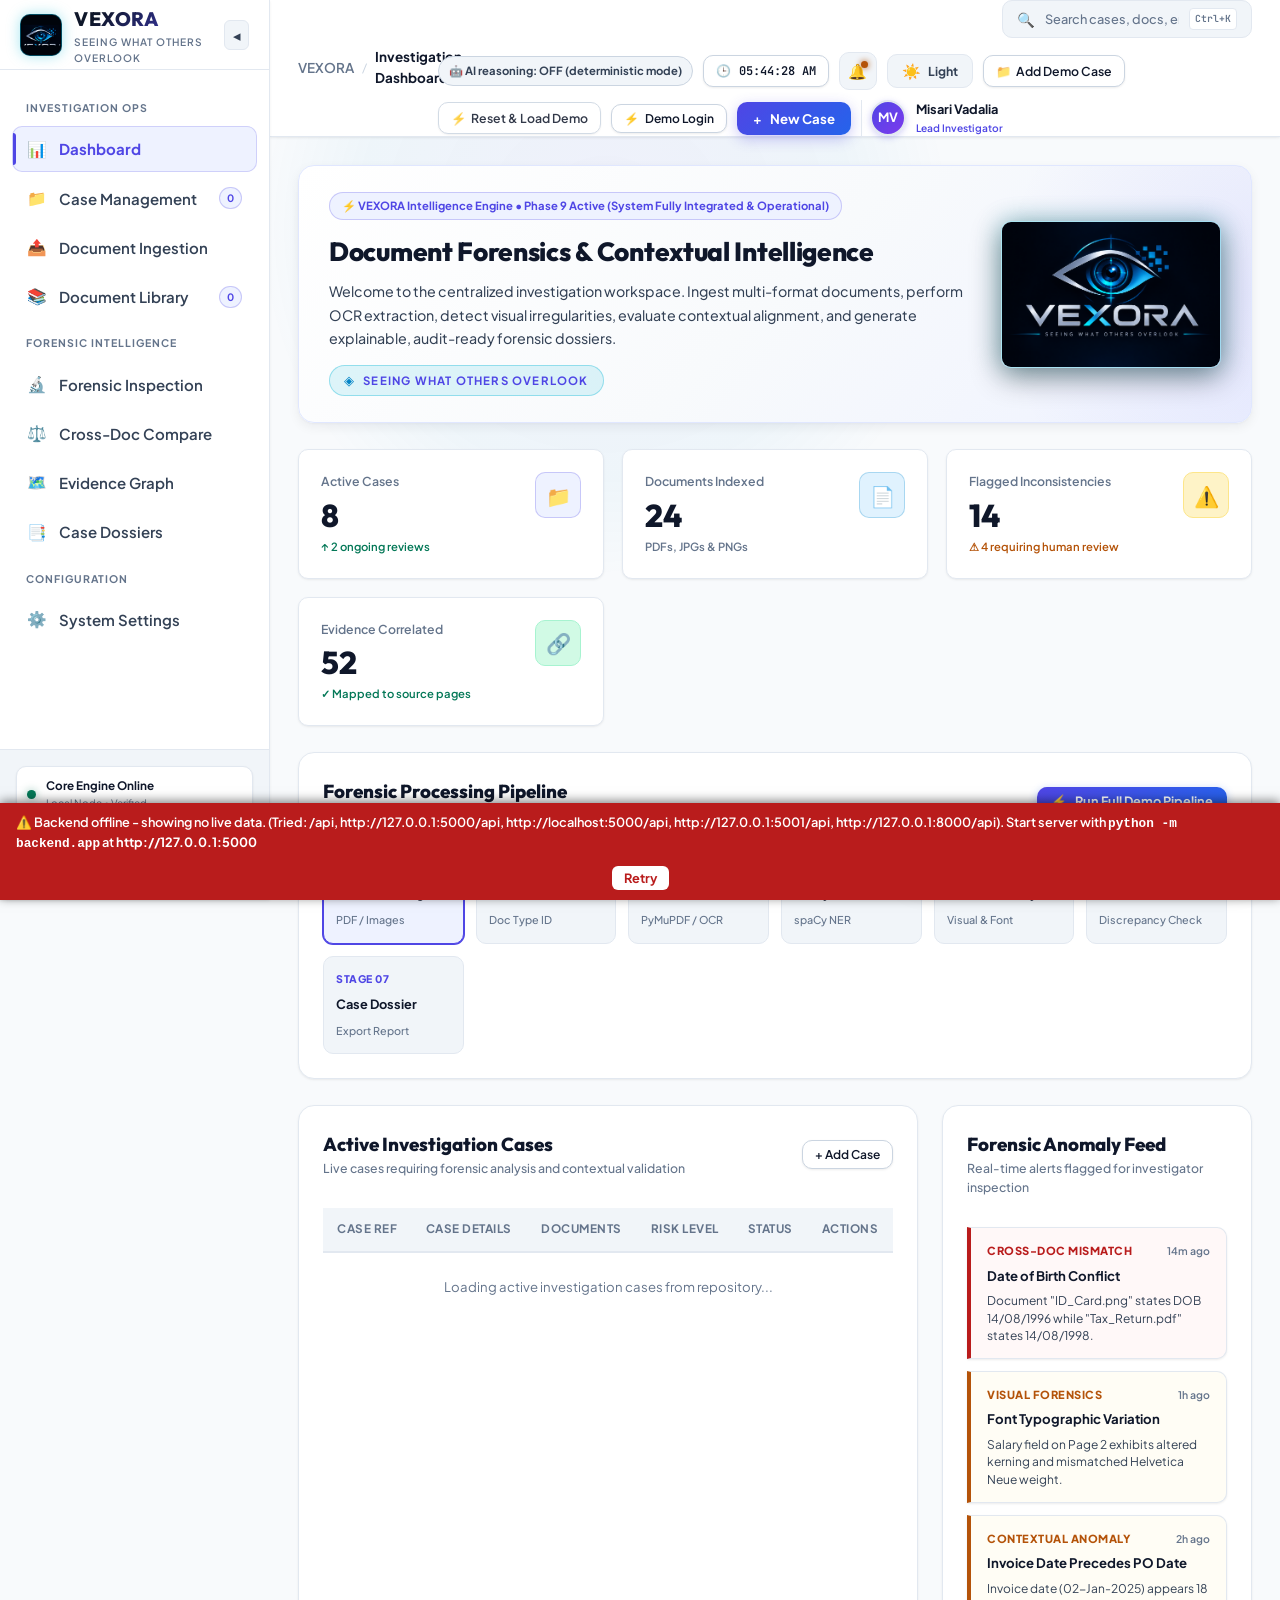
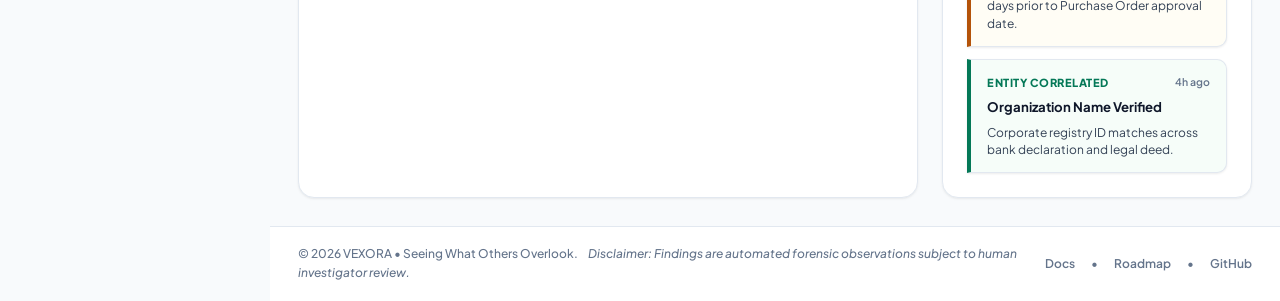
==== commit 390e6ed0: "fix(ux): add 1-click judge login, guided demo stepper, and responsive layout polish" ====
--- a/frontend/index.html
+++ b/frontend/index.html
@@ -183,6 +183,12 @@
             <button class="btn-secondary" id="loadDemoCaseBtn" onclick="loadDemoCaseAction()" title="Reset database and seed showcase investigation case (erases existing data)" style="padding: 7px 12px; font-size: 0.82rem; display:inline-flex; align-items:center; gap:5px; opacity: 0.85;">
               <span>⚡</span>
               <span>Reset &amp; Load Demo</span>
+            </button>
+
+            <!-- Demo Login Trigger -->
+            <button class="btn-secondary" id="demoLoginBtn" onclick="window.loginAsDemoInvestigator()" style="padding:6px 12px; font-size:0.8rem; display:inline-flex; align-items:center; gap:6px; cursor:pointer;" title="1-click authentication for hackathon evaluation">
+              <span>⚡</span>
+              <span>Demo Login</span>
             </button>
 
             <!-- Primary Action: New Case Trigger -->
@@ -277,46 +283,49 @@
                 <h2 class="section-title">Forensic Processing Pipeline</h2>
                 <span class="section-subtitle">VEXORA 7-stage evidence extraction and contextual correlation architecture</span>
               </div>
-            </div>
-
-            <div class="pipeline-stepper">
-              <div class="pipeline-step active" onclick="navigateToView('upload')">
+              <button class="btn-primary" id="btnRunFullDemo" onclick="window.runFullGuidedDemo()" style="display:inline-flex; align-items:center; gap:8px; font-size:0.85rem; padding:6px 14px; box-shadow: 0 2px 8px rgba(37,99,235,0.3); cursor:pointer;">
+                <span>⚡</span> Run Full Demo Pipeline
+              </button>
+            </div>
+
+            <div class="pipeline-stepper" id="pipelineStepper">
+              <div class="pipeline-step active" id="pipelineStep1" onclick="navigateToView('upload')">
                 <span class="step-num">Stage 01</span>
                 <span class="step-name">Document Ingest</span>
                 <span class="step-status">PDF / Images</span>
               </div>
 
-              <div class="pipeline-step" onclick="navigateToView('library')">
+              <div class="pipeline-step" id="pipelineStep2" onclick="navigateToView('library')">
                 <span class="step-num">Stage 02</span>
                 <span class="step-name">Classification</span>
                 <span class="step-status">Doc Type ID</span>
               </div>
 
-              <div class="pipeline-step" onclick="navigateToView('forensics')">
+              <div class="pipeline-step" id="pipelineStep3" onclick="navigateToView('forensics')">
                 <span class="step-num">Stage 03</span>
                 <span class="step-name">Text & OCR</span>
                 <span class="step-status">PyMuPDF / OCR</span>
               </div>
 
-              <div class="pipeline-step" onclick="navigateToView('evidence')">
+              <div class="pipeline-step" id="pipelineStep4" onclick="navigateToView('evidence')">
                 <span class="step-num">Stage 04</span>
                 <span class="step-name">Entity Extraction</span>
                 <span class="step-status">spaCy NER</span>
               </div>
 
-              <div class="pipeline-step" onclick="navigateToView('forensics')">
+              <div class="pipeline-step" id="pipelineStep5" onclick="navigateToView('forensics')">
                 <span class="step-num">Stage 05</span>
                 <span class="step-name">Forensic Analysis</span>
                 <span class="step-status">Visual & Font</span>
               </div>
 
-              <div class="pipeline-step" onclick="navigateToView('comparison')">
+              <div class="pipeline-step" id="pipelineStep6" onclick="navigateToView('comparison')">
                 <span class="step-num">Stage 06</span>
                 <span class="step-name">Cross-Doc Match</span>
                 <span class="step-status">Discrepancy Check</span>
               </div>
 
-              <div class="pipeline-step" onclick="navigateToView('dossier')">
+              <div class="pipeline-step" id="pipelineStep7" onclick="navigateToView('dossier')">
                 <span class="step-num">Stage 07</span>
                 <span class="step-name">Case Dossier</span>
                 <span class="step-status">Export Report</span>
@@ -350,71 +359,10 @@
                       <th>Actions</th>
                     </tr>
                   </thead>
-                  <tbody>
+                  <tbody id="recentCasesTableBody">
                     <tr>
-                      <td class="case-id-cell">VX-2041</td>
-                      <td>
-                        <span class="case-title-cell">Loan Application #8841-B</span>
-                        <span class="case-subtitle">Lead: Misari Vadalia • Inconsistency in salary slips</span>
-                      </td>
-                      <td>4 docs</td>
-                      <td><span class="pill-tag pill-high">High Risk</span></td>
-                      <td><span class="pill-tag pill-status">In Review</span></td>
-                      <td>
-                        <div class="action-btn-group">
-                          <button class="table-action-btn" onclick="navigateToView('forensics')">Inspect</button>
-                          <button class="table-action-btn" onclick="navigateToView('upload')">Upload</button>
-                        </div>
-                      </td>
-                    </tr>
-
-                    <tr>
-                      <td class="case-id-cell">VX-2039</td>
-                      <td>
-                        <span class="case-title-cell">Identity Verification Dossier</span>
-                        <span class="case-subtitle">Lead: Misari Vadalia • Cross-referencing Aadhaar & Passport</span>
-                      </td>
-                      <td>2 docs</td>
-                      <td><span class="pill-tag pill-medium">Medium</span></td>
-                      <td><span class="pill-tag pill-status">Processing</span></td>
-                      <td>
-                        <div class="action-btn-group">
-                          <button class="table-action-btn" onclick="navigateToView('comparison')">Compare</button>
-                          <button class="table-action-btn" onclick="navigateToView('upload')">Upload</button>
-                        </div>
-                      </td>
-                    </tr>
-
-                    <tr>
-                      <td class="case-id-cell">VX-2038</td>
-                      <td>
-                        <span class="case-title-cell">Procurement Invoice Discrepancy</span>
-                        <span class="case-subtitle">Lead: Forensic Desk • Tax ID mismatch detected</span>
-                      </td>
-                      <td>6 docs</td>
-                      <td><span class="pill-tag pill-high">High Risk</span></td>
-                      <td><span class="pill-tag pill-status">Under Analysis</span></td>
-                      <td>
-                        <div class="action-btn-group">
-                          <button class="table-action-btn" onclick="navigateToView('forensics')">Inspect</button>
-                          <button class="table-action-btn" onclick="navigateToView('dossier')">Dossier</button>
-                        </div>
-                      </td>
-                    </tr>
-
-                    <tr>
-                      <td class="case-id-cell">VX-2035</td>
-                      <td>
-                        <span class="case-title-cell">Employment Declaration Check</span>
-                        <span class="case-subtitle">Lead: Misari Vadalia • Verification complete</span>
-                      </td>
-                      <td>3 docs</td>
-                      <td><span class="pill-tag pill-low">Low</span></td>
-                      <td><span class="pill-tag pill-status">Verified</span></td>
-                      <td>
-                        <div class="action-btn-group">
-                          <button class="table-action-btn" onclick="navigateToView('dossier')">Dossier</button>
-                        </div>
+                      <td colspan="6" style="text-align:center; padding:24px; color:var(--text-muted);">
+                        Loading active investigation cases from repository...
                       </td>
                     </tr>
                   </tbody>
@@ -498,186 +446,9 @@
 
           <!-- Case Cards Grid -->
           <div class="cases-grid" id="caseManagementGrid">
-            
-            <div class="case-card" data-priority="high">
-              <div class="case-card-header">
-                <span class="case-card-id">VX-2041</span>
-                <span class="pill-tag pill-high">High Risk</span>
-              </div>
-              <h3 class="case-card-title">Loan Application #8841-B Audit</h3>
-              <p class="case-card-desc">Forensic investigation into suspicious discrepancies found across submitted salary statements and credit declarations.</p>
-              <div class="case-card-metrics">
-                <div class="case-metric-item">
-                  <span class="case-metric-val">4</span>
-                  <span class="case-metric-lbl">Documents</span>
-                </div>
-                <div class="case-metric-item">
-                  <span class="case-metric-val" style="color:var(--status-danger);">3</span>
-                  <span class="case-metric-lbl">Anomalies</span>
-                </div>
-                <div class="case-metric-item">
-                  <span class="case-metric-val" style="color:var(--primary-accent);">In Review</span>
-                  <span class="case-metric-lbl">Status</span>
-                </div>
-              </div>
-              <div class="case-card-footer">
-                <span class="case-author-note">Lead: Misari Vadalia</span>
-                <div class="action-btn-group">
-                  <button class="table-action-btn" onclick="navigateToView('forensics')">Inspect</button>
-                  <button class="table-action-btn" onclick="navigateToView('dossier')">Dossier</button>
-                </div>
-              </div>
-            </div>
-
-            <div class="case-card" data-priority="medium">
-              <div class="case-card-header">
-                <span class="case-card-id">VX-2039</span>
-                <span class="pill-tag pill-medium">Medium</span>
-              </div>
-              <h3 class="case-card-title">Identity Verification Dossier</h3>
-              <p class="case-card-desc">Cross-referencing government ID proofs against tax registry files to identify date-of-birth and address inconsistencies.</p>
-              <div class="case-card-metrics">
-                <div class="case-metric-item">
-                  <span class="case-metric-val">2</span>
-                  <span class="case-metric-lbl">Documents</span>
-                </div>
-                <div class="case-metric-item">
-                  <span class="case-metric-val" style="color:var(--status-anomaly);">1</span>
-                  <span class="case-metric-lbl">Anomaly</span>
-                </div>
-                <div class="case-metric-item">
-                  <span class="case-metric-val" style="color:var(--secondary-accent);">Processing</span>
-                  <span class="case-metric-lbl">Status</span>
-                </div>
-              </div>
-              <div class="case-card-footer">
-                <span class="case-author-note">Lead: Misari Vadalia</span>
-                <div class="action-btn-group">
-                  <button class="table-action-btn" onclick="navigateToView('comparison')">Compare</button>
-                  <button class="table-action-btn" onclick="navigateToView('upload')">Upload</button>
-                </div>
-              </div>
-            </div>
-
-            <div class="case-card" data-priority="high">
-              <div class="case-card-header">
-                <span class="case-card-id">VX-2038</span>
-                <span class="pill-tag pill-high">High Risk</span>
-              </div>
-              <h3 class="case-card-title">Procurement Invoice Discrepancy</h3>
-              <p class="case-card-desc">Verification of commercial vendor invoices against purchase orders. Tax identification number conflicts identified on page 1.</p>
-              <div class="case-card-metrics">
-                <div class="case-metric-item">
-                  <span class="case-metric-val">6</span>
-                  <span class="case-metric-lbl">Documents</span>
-                </div>
-                <div class="case-metric-item">
-                  <span class="case-metric-val" style="color:var(--status-danger);">4</span>
-                  <span class="case-metric-lbl">Anomalies</span>
-                </div>
-                <div class="case-metric-item">
-                  <span class="case-metric-val" style="color:var(--primary-accent);">Analyzing</span>
-                  <span class="case-metric-lbl">Status</span>
-                </div>
-              </div>
-              <div class="case-card-footer">
-                <span class="case-author-note">Lead: Forensic Desk</span>
-                <div class="action-btn-group">
-                  <button class="table-action-btn" onclick="navigateToView('forensics')">Inspect</button>
-                  <button class="table-action-btn" onclick="navigateToView('dossier')">Dossier</button>
-                </div>
-              </div>
-            </div>
-
-            <div class="case-card" data-priority="low">
-              <div class="case-card-header">
-                <span class="case-card-id">VX-2035</span>
-                <span class="pill-tag pill-low">Low Risk</span>
-              </div>
-              <h3 class="case-card-title">Employment Declaration Check</h3>
-              <p class="case-card-desc">Routine background verification of executive employment contracts and statutory self-declarations.</p>
-              <div class="case-card-metrics">
-                <div class="case-metric-item">
-                  <span class="case-metric-val">3</span>
-                  <span class="case-metric-lbl">Documents</span>
-                </div>
-                <div class="case-metric-item">
-                  <span class="case-metric-val" style="color:var(--status-verified);">0</span>
-                  <span class="case-metric-lbl">Anomalies</span>
-                </div>
-                <div class="case-metric-item">
-                  <span class="case-metric-val" style="color:var(--status-verified);">Verified</span>
-                  <span class="case-metric-lbl">Status</span>
-                </div>
-              </div>
-              <div class="case-card-footer">
-                <span class="case-author-note">Lead: Misari Vadalia</span>
-                <div class="action-btn-group">
-                  <button class="table-action-btn" onclick="navigateToView('dossier')">Dossier</button>
-                </div>
-              </div>
-            </div>
-
-            <div class="case-card" data-priority="high">
-              <div class="case-card-header">
-                <span class="case-card-id">VX-2031</span>
-                <span class="pill-tag pill-high">High Risk</span>
-              </div>
-              <h3 class="case-card-title">Corporate Tax Filing Audit</h3>
-              <p class="case-card-desc">Examination of corporate income declarations, balance sheets, and statutory audit certificates for typographical alterations.</p>
-              <div class="case-card-metrics">
-                <div class="case-metric-item">
-                  <span class="case-metric-val">8</span>
-                  <span class="case-metric-lbl">Documents</span>
-                </div>
-                <div class="case-metric-item">
-                  <span class="case-metric-val" style="color:var(--status-danger);">5</span>
-                  <span class="case-metric-lbl">Anomalies</span>
-                </div>
-                <div class="case-metric-item">
-                  <span class="case-metric-val" style="color:var(--primary-accent);">In Review</span>
-                  <span class="case-metric-lbl">Status</span>
-                </div>
-              </div>
-              <div class="case-card-footer">
-                <span class="case-author-note">Lead: Misari Vadalia</span>
-                <div class="action-btn-group">
-                  <button class="table-action-btn" onclick="navigateToView('forensics')">Inspect</button>
-                  <button class="table-action-btn" onclick="navigateToView('dossier')">Dossier</button>
-                </div>
-              </div>
-            </div>
-
-            <div class="case-card" data-priority="medium">
-              <div class="case-card-header">
-                <span class="case-card-id">VX-2028</span>
-                <span class="pill-tag pill-medium">Medium</span>
-              </div>
-              <h3 class="case-card-title">Vendor Bank Account Verification</h3>
-              <p class="case-card-desc">Verification of cancelled cheques and bank mandate letters against corporate registry filings.</p>
-              <div class="case-card-metrics">
-                <div class="case-metric-item">
-                  <span class="case-metric-val">2</span>
-                  <span class="case-metric-lbl">Documents</span>
-                </div>
-                <div class="case-metric-item">
-                  <span class="case-metric-val" style="color:var(--status-anomaly);">2</span>
-                  <span class="case-metric-lbl">Anomalies</span>
-                </div>
-                <div class="case-metric-item">
-                  <span class="case-metric-val" style="color:var(--secondary-accent);">In Review</span>
-                  <span class="case-metric-lbl">Status</span>
-                </div>
-              </div>
-              <div class="case-card-footer">
-                <span class="case-author-note">Lead: Forensic Desk</span>
-                <div class="action-btn-group">
-                  <button class="table-action-btn" onclick="navigateToView('forensics')">Inspect</button>
-                  <button class="table-action-btn" onclick="navigateToView('upload')">Upload</button>
-                </div>
-              </div>
-            </div>
-
+            <div style="grid-column: 1 / -1; padding: 40px; text-align: center; color: var(--text-muted);">
+              Loading cases from SQLite database...
+            </div>
           </div>
         </section>
 
@@ -823,103 +594,9 @@
 
           <!-- Document Cards Grid -->
           <div class="doc-library-grid" id="docLibraryGrid">
-            
-            <div class="doc-card" data-category="financial">
-              <div class="doc-card-top">
-                <div class="doc-badge-icon">📄</div>
-                <span class="pill-tag pill-high">2 Anomalies</span>
-              </div>
-              <h3 class="doc-card-title" title="Salary_Slip_June2025.pdf">Salary_Slip_June2025.pdf</h3>
-              <div class="doc-card-meta">
-                <span>PDF</span> • <span>2.4 MB</span> • <span>3 Pages</span>
-              </div>
-              <div style="font-size:0.75rem; color:var(--text-muted);">Case: <strong>VX-2041</strong></div>
-              <div class="doc-card-footer">
-                <button class="table-action-btn" onclick="navigateToView('forensics')">Inspect Forensics</button>
-                <button class="table-action-btn" onclick="showToast('Downloading original file', 'info')">Download</button>
-              </div>
-            </div>
-
-            <div class="doc-card" data-category="identity">
-              <div class="doc-card-top">
-                <div class="doc-badge-icon">🖼️</div>
-                <span class="pill-tag pill-low">Verified Match</span>
-              </div>
-              <h3 class="doc-card-title" title="Passport_Front_Scan.png">Passport_Front_Scan.png</h3>
-              <div class="doc-card-meta">
-                <span>PNG</span> • <span>1.1 MB</span> • <span>1 Page</span>
-              </div>
-              <div style="font-size:0.75rem; color:var(--text-muted);">Case: <strong>VX-2039</strong></div>
-              <div class="doc-card-footer">
-                <button class="table-action-btn" onclick="navigateToView('comparison')">Cross-Compare</button>
-                <button class="table-action-btn" onclick="showToast('Downloading original file', 'info')">Download</button>
-              </div>
-            </div>
-
-            <div class="doc-card" data-category="tax">
-              <div class="doc-card-top">
-                <div class="doc-badge-icon">📄</div>
-                <span class="pill-tag pill-medium">1 Mismatch</span>
-              </div>
-              <h3 class="doc-card-title" title="Tax_Return_FY24.pdf">Tax_Return_FY24.pdf</h3>
-              <div class="doc-card-meta">
-                <span>PDF</span> • <span>4.8 MB</span> • <span>6 Pages</span>
-              </div>
-              <div style="font-size:0.75rem; color:var(--text-muted);">Case: <strong>VX-2038</strong></div>
-              <div class="doc-card-footer">
-                <button class="table-action-btn" onclick="navigateToView('forensics')">Inspect Forensics</button>
-                <button class="table-action-btn" onclick="showToast('Downloading original file', 'info')">Download</button>
-              </div>
-            </div>
-
-            <div class="doc-card" data-category="identity">
-              <div class="doc-card-top">
-                <div class="doc-badge-icon">🖼️</div>
-                <span class="pill-tag pill-high">DOB Conflict</span>
-              </div>
-              <h3 class="doc-card-title" title="Identity_Card_Misari.png">Identity_Card_Misari.png</h3>
-              <div class="doc-card-meta">
-                <span>PNG</span> • <span>820 KB</span> • <span>1 Page</span>
-              </div>
-              <div style="font-size:0.75rem; color:var(--text-muted);">Case: <strong>VX-2039</strong></div>
-              <div class="doc-card-footer">
-                <button class="table-action-btn" onclick="navigateToView('comparison')">Cross-Compare</button>
-                <button class="table-action-btn" onclick="showToast('Downloading original file', 'info')">Download</button>
-              </div>
-            </div>
-
-            <div class="doc-card" data-category="financial">
-              <div class="doc-card-top">
-                <div class="doc-badge-icon">📄</div>
-                <span class="pill-tag pill-high">Font Altered</span>
-              </div>
-              <h3 class="doc-card-title" title="Vendor_Invoice_0944.pdf">Vendor_Invoice_0944.pdf</h3>
-              <div class="doc-card-meta">
-                <span>PDF</span> • <span>1.9 MB</span> • <span>2 Pages</span>
-              </div>
-              <div style="font-size:0.75rem; color:var(--text-muted);">Case: <strong>VX-2038</strong></div>
-              <div class="doc-card-footer">
-                <button class="table-action-btn" onclick="navigateToView('forensics')">Inspect Forensics</button>
-                <button class="table-action-btn" onclick="showToast('Downloading original file', 'info')">Download</button>
-              </div>
-            </div>
-
-            <div class="doc-card" data-category="legal">
-              <div class="doc-card-top">
-                <div class="doc-badge-icon">📄</div>
-                <span class="pill-tag pill-low">Consistent</span>
-              </div>
-              <h3 class="doc-card-title" title="Employment_Contract_Final.pdf">Employment_Contract_Final.pdf</h3>
-              <div class="doc-card-meta">
-                <span>PDF</span> • <span>3.2 MB</span> • <span>5 Pages</span>
-              </div>
-              <div style="font-size:0.75rem; color:var(--text-muted);">Case: <strong>VX-2035</strong></div>
-              <div class="doc-card-footer">
-                <button class="table-action-btn" onclick="navigateToView('evidence')">View Graph</button>
-                <button class="table-action-btn" onclick="showToast('Downloading original file', 'info')">Download</button>
-              </div>
-            </div>
-
+            <div style="grid-column: 1 / -1; padding: 40px; text-align: center; color: var(--text-muted);">
+              Loading ingested documents from database...
+            </div>
           </div>
         </section>
 
@@ -1258,25 +935,8 @@
             </div>
 
             <div id="evidenceProvenanceContainer" style="display:grid; grid-template-columns:repeat(auto-fit, minmax(280px, 1fr)); gap:18px;">
-              <div class="case-card">
-                <span class="case-card-id">EV-NODE #001</span>
-                <h4 style="font-size:0.95rem; font-weight:700; color:var(--text-primary);">Salary Field Modification</h4>
-                <p style="font-size:0.8rem; color:var(--text-secondary);">Source: <code>Salary_Slip_June2025.pdf</code> • Page 2 • BBox [140, 320]</p>
-                <div class="pill-tag pill-high">Linked to Case VX-2041</div>
-              </div>
-
-              <div class="case-card">
-                <span class="case-card-id">EV-NODE #002</span>
-                <h4 style="font-size:0.95rem; font-weight:700; color:var(--text-primary);">DOB Conflict Provenance</h4>
-                <p style="font-size:0.8rem; color:var(--text-secondary);">Sources: <code>ID_Card_Misari.png</code> (p.1) vs <code>Tax_Return_FY24.pdf</code> (p.1)</p>
-                <div class="pill-tag pill-high">Linked to Case VX-2039</div>
-              </div>
-
-              <div class="case-card">
-                <span class="case-card-id">EV-NODE #003</span>
-                <h4 style="font-size:0.95rem; font-weight:700; color:var(--text-primary);">Vendor Tax ID Conflict</h4>
-                <p style="font-size:0.8rem; color:var(--text-secondary);">Source: <code>Vendor_Invoice_0944.pdf</code> • Page 1 • Line 8</p>
-                <div class="pill-tag pill-medium">Linked to Case VX-2038</div>
+              <div style="grid-column: 1 / -1; padding: 30px; text-align: center; color: var(--text-muted);">
+                Loading verifiable provenance nodes from evidence graph...
               </div>
             </div>
           </div>
@@ -1435,9 +1095,12 @@
                 <input type="text" class="form-control" value="Digital Security & Document Forensics">
               </div>
               <div class="form-group" style="margin-top:12px;">
-                <label class="form-label">Single Sign-On (SSO)</label>
+                <label class="form-label">Single Sign-On & Evaluation Access</label>
+                <button type="button" class="btn-primary" style="width:100%; font-size:0.9rem; margin-bottom:8px; display:flex; align-items:center; justify-content:center; gap:8px;" onclick="window.loginAsDemoInvestigator()">
+                  <span>⚡</span> Continue as Demo Investigator (alex.turner)
+                </button>
                 <button type="button" class="btn-secondary" style="width:100%; font-size:0.85rem; display:flex; align-items:center; justify-content:center; gap:8px;" onclick="fetch('/api/auth/google').then(r=>r.json()).then(d=>showToast(d.message + ' [' + d.auth_mode + ']', 'info'))">
-                  <span>🔐</span> Google SSO <span style="font-size:0.75rem; color:var(--text-muted);">(Demo Login - Not Verified)</span>
+                  <span>🔐</span> Google SSO <span style="font-size:0.75rem; color:var(--text-muted);">(Demo / Unverified Google Auth)</span>
                 </button>
               </div>
             </div>
@@ -1591,6 +1254,53 @@
     </div>
   </div>
 
+  <!-- ======================================================================
+       4. MODAL DIALOG: AUTHENTICATION / DEMO INVESTIGATOR
+       ====================================================================== -->
+  <div class="modal-overlay" id="vexoraAuthModal" role="dialog" aria-modal="true" aria-labelledby="authModalTitle">
+    <div class="modal-window" style="max-width: 440px;">
+      <div class="modal-header">
+        <h3 class="modal-title" id="authModalTitle">Investigator Authentication</h3>
+        <button class="modal-close-btn" onclick="document.getElementById('vexoraAuthModal').classList.remove('active')" aria-label="Close dialog">✕</button>
+      </div>
+      <div class="modal-body" style="padding: 24px;">
+        <div style="background: rgba(37, 99, 235, 0.08); border: 1px solid rgba(37, 99, 235, 0.25); border-radius: 8px; padding: 14px; margin-bottom: 20px; text-align: center;">
+          <div style="font-weight: 700; color: var(--primary-accent); font-size: 0.95rem; margin-bottom: 4px;">Zero-Friction Hackathon Evaluation</div>
+          <p style="font-size: 0.8rem; color: var(--text-secondary); margin: 0 0 12px 0;">Click below to authenticate immediately with pre-configured Senior Forensic Specialist credentials.</p>
+          <button type="button" class="btn-primary" style="width: 100%; display: flex; align-items: center; justify-content: center; gap: 8px; font-size: 0.95rem; padding: 10px;" onclick="window.loginAsDemoInvestigator()">
+            <span>⚡</span> Continue as Demo Investigator (alex.turner)
+          </button>
+        </div>
+
+        <div style="display: flex; align-items: center; margin: 18px 0; color: var(--text-muted); font-size: 0.8rem;">
+          <div style="flex: 1; height: 1px; background: var(--border-color);"></div>
+          <span style="padding: 0 10px;">OR STANDARD CREDENTIALS</span>
+          <div style="flex: 1; height: 1px; background: var(--border-color);"></div>
+        </div>
+
+        <form id="standardLoginForm" onsubmit="window.handleStandardLoginSubmit(event)">
+          <div class="form-group">
+            <label class="form-label" for="loginUsername">Username / Email</label>
+            <input type="text" id="loginUsername" class="form-control" placeholder="alex.turner" required>
+          </div>
+          <div class="form-group">
+            <label class="form-label" for="loginPassword">Password</label>
+            <input type="password" id="loginPassword" class="form-control" placeholder="••••••••" required>
+          </div>
+          <button type="submit" class="btn-secondary" style="width: 100%; margin-top: 10px; font-weight: 600;">
+            Sign In with Password
+          </button>
+        </form>
+
+        <div style="margin-top: 16px; text-align: center;">
+          <button type="button" class="btn-secondary" style="width: 100%; font-size: 0.8rem; display: flex; align-items: center; justify-content: center; gap: 6px;" onclick="fetch('/api/auth/google').then(r=>r.json()).then(d=>showToast(d.message + ' [' + d.auth_mode + ']', 'info'))">
+            <span>🔐</span> Google SSO <span style="font-size: 0.72rem; color: var(--text-muted);">(Demo / Unverified Google Auth)</span>
+          </button>
+        </div>
+      </div>
+    </div>
+  </div>
+
   <!-- Toast Notification Stack Container -->
   <div class="toast-container" id="toastContainer" aria-live="polite"></div>
 
--- a/frontend/css/style.css
+++ b/frontend/css/style.css
@@ -2350,3 +2350,25 @@
     grid-template-columns: minmax(0, 1fr);
   }
 }
+
+.pipeline-step.step-done {
+  border-color: var(--status-verified) !important;
+  background: rgba(16, 185, 129, 0.12) !important;
+  box-shadow: 0 0 0 1px var(--status-verified) !important;
+}
+
+.pipeline-step.step-done .step-num {
+  color: var(--status-verified) !important;
+}
+
+.pipeline-step.step-running {
+  border-color: #f59e0b !important;
+  background: rgba(245, 158, 11, 0.14) !important;
+  box-shadow: 0 0 0 1px #f59e0b !important;
+  animation: pulseStep 1.2s infinite ease-in-out;
+}
+
+@keyframes pulseStep {
+  0%, 100% { opacity: 1; }
+  50% { opacity: 0.65; }
+}
